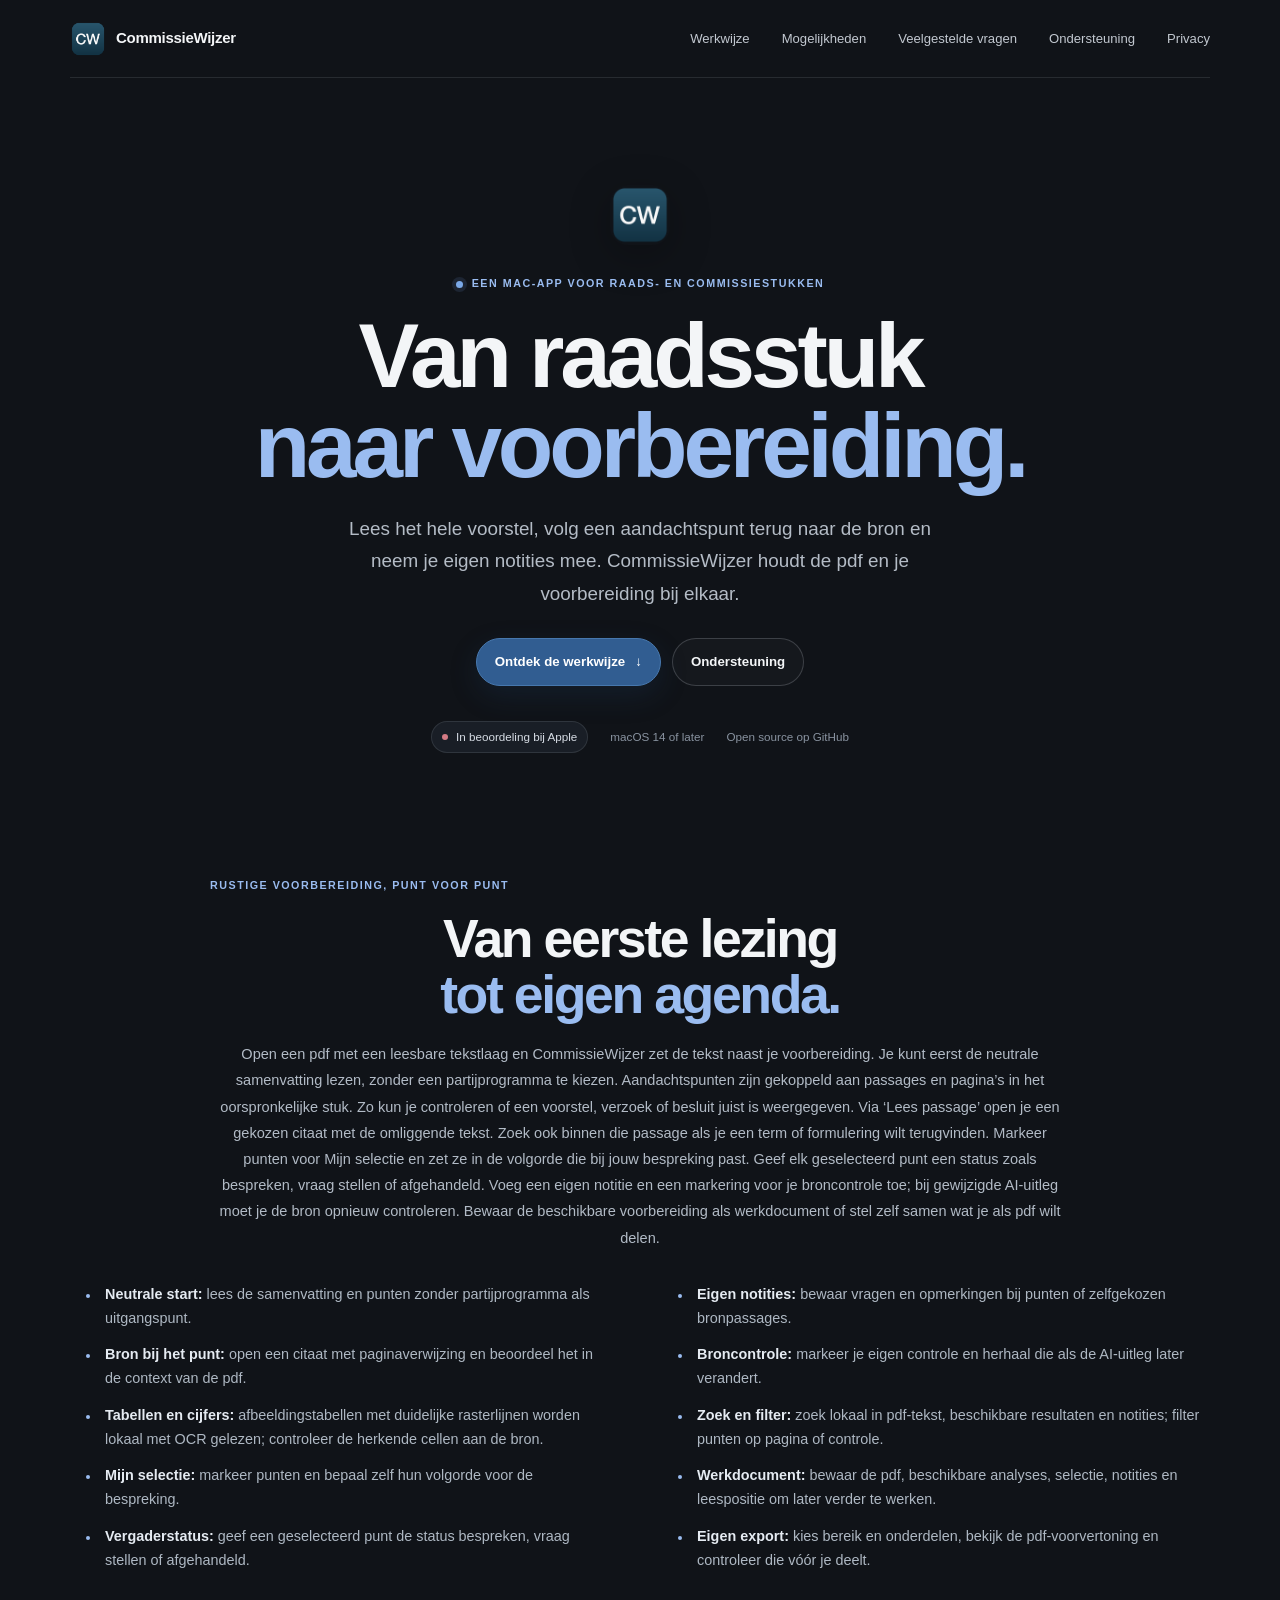
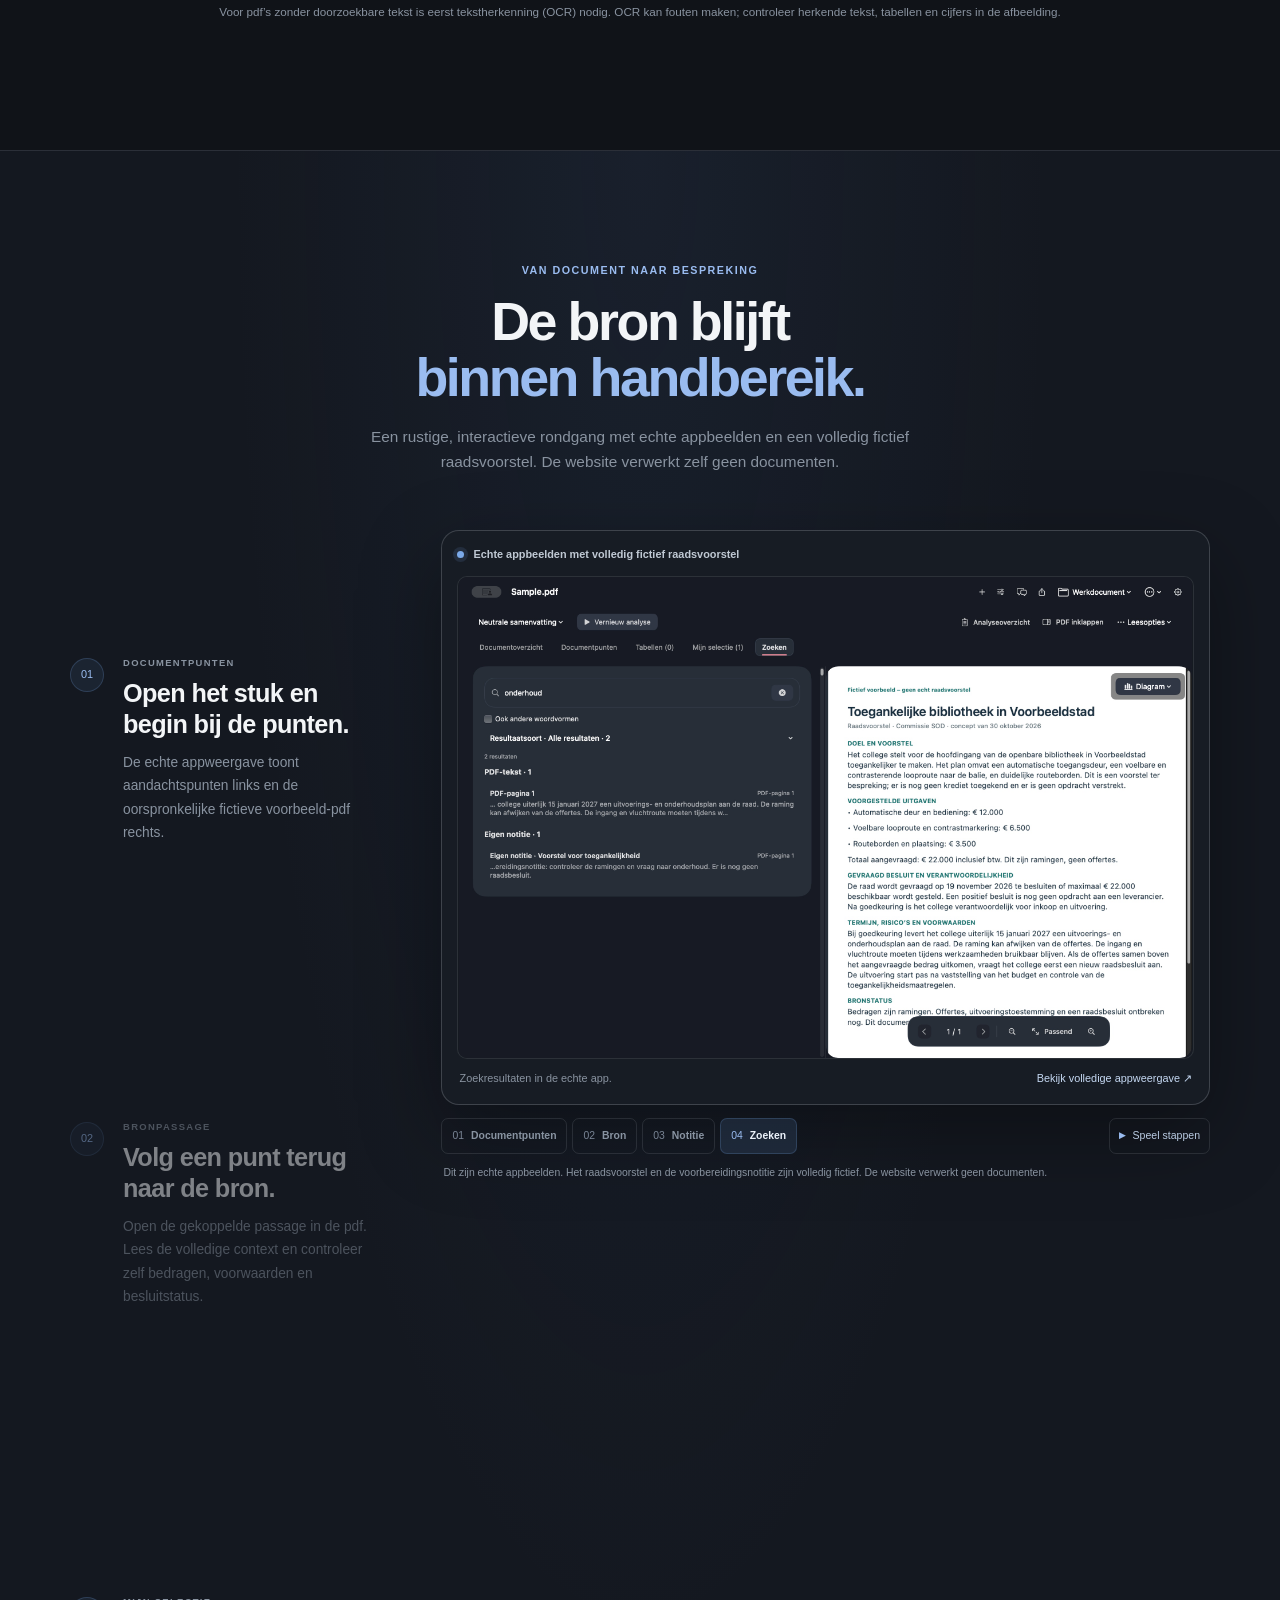
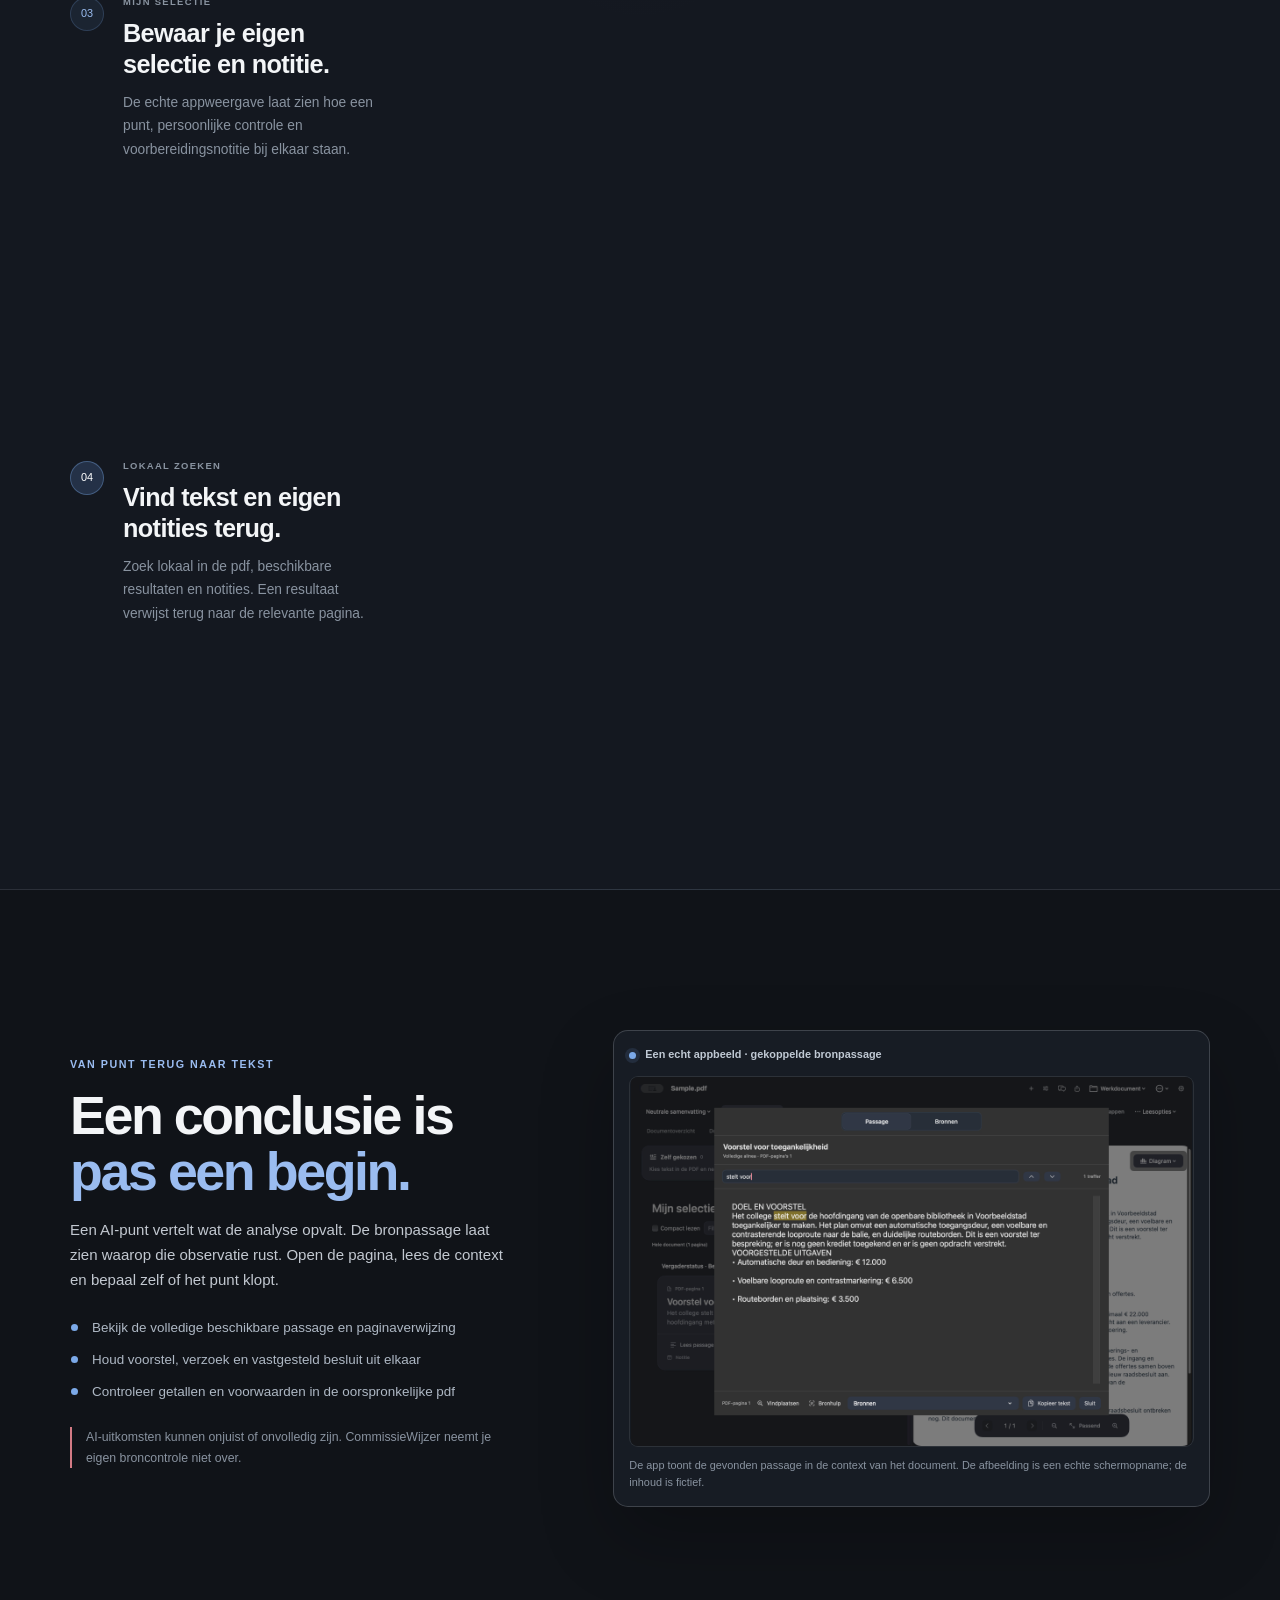
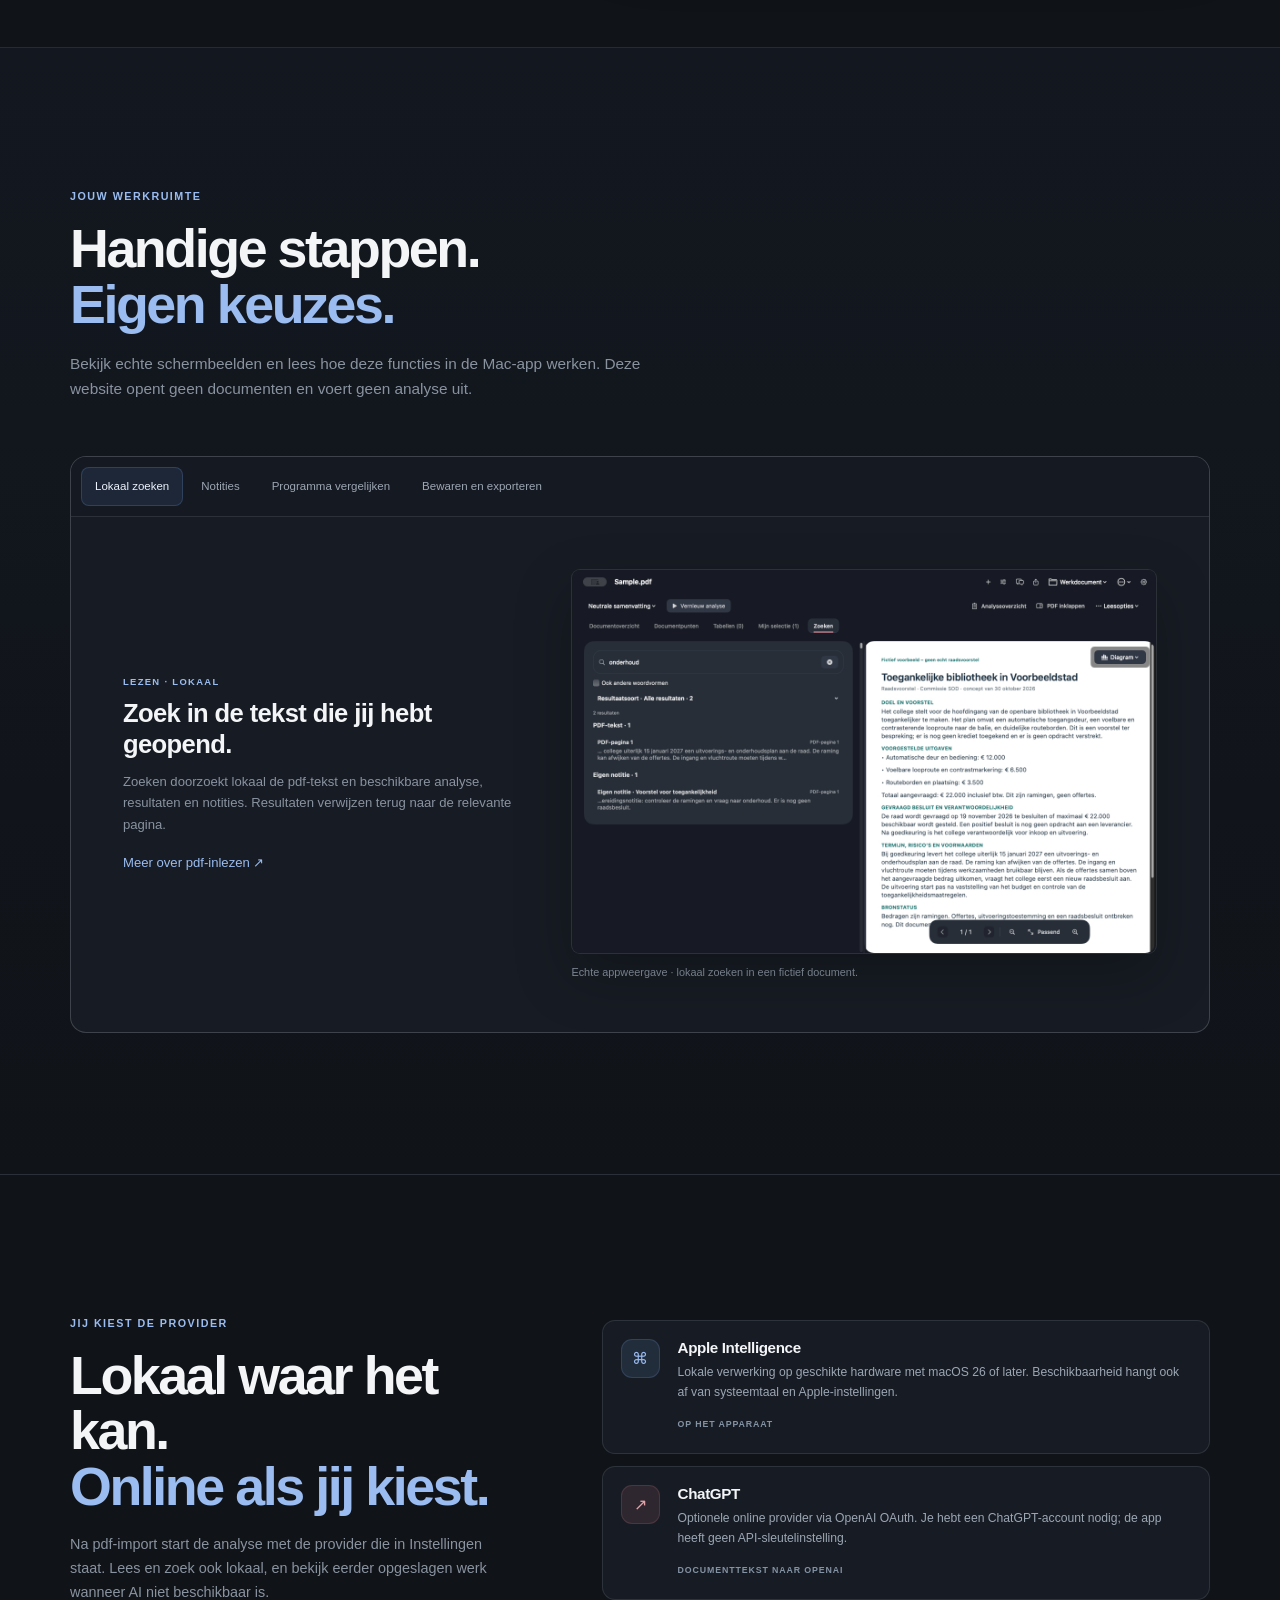
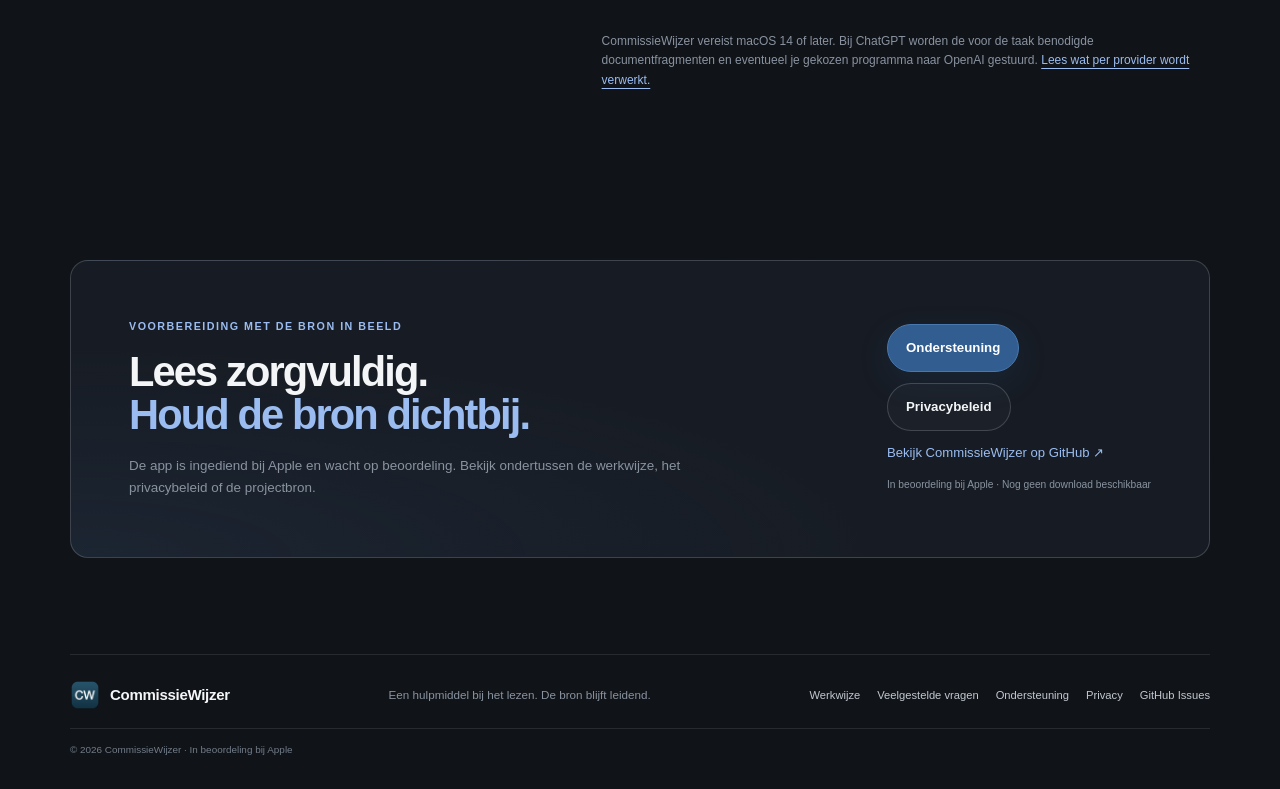
==== index.html @ eba646ef "Present core features as two plain five-item bullet lists" ====
<!doctype html>
<html lang="nl">
<head>
  <meta charset="utf-8">
  <link rel="canonical" href="https://syntheticdiz.github.io/CommissieWijzer/">
  <meta name="viewport" content="width=device-width, initial-scale=1">
  <meta name="theme-color" content="#101318">
  <meta name="description" content="CommissieWijzer helpt Nederlandse raads- en commissiestukken voorbereiden met brongebonden analyse, lokaal zoeken, notities en pdf-export op de Mac.">
  <title>CommissieWijzer — Van raadsstuk naar voorbereiding</title>
  <link rel="icon" type="image/png" href="Assets/CommissieWijzer.png">
  <link rel="stylesheet" href="styles.css">
  <script defer src="site.js"></script>
</head>
<body class="home-page">
  <a class="skip-link" href="#main">Ga naar inhoud</a>
  <header class="site-header wrap">
    <a class="brand" href="index.html" aria-label="CommissieWijzer startpagina"><img src="Assets/CommissieWijzer.png" width="36" height="36" alt=""><span>CommissieWijzer</span></a>
    <nav class="site-nav" aria-label="Hoofdnavigatie">
      <a href="#werkwijze">Werkwijze</a><a href="#mogelijkheden">Mogelijkheden</a><a href="faq.html">Veelgestelde vragen</a><a href="support.html">Ondersteuning</a><a href="privacy.html">Privacy</a>
    </nav>
  </header>

  <main id="main">
    <section class="hero wrap" aria-labelledby="hero-title">
      <a class="hero-mark" href="#werkwijze" aria-label="Bekijk de werkwijze"><img src="Assets/CommissieWijzer.png" width="68" height="68" alt=""></a>
      <p class="eyebrow"><span class="status-dot" aria-hidden="true"></span> Een Mac-app voor raads- en commissiestukken</p>
      <h1 id="hero-title">Van raadsstuk<br><span>naar voorbereiding.</span></h1>
      <p class="hero-lede">Lees het hele voorstel, volg een aandachtspunt terug naar de bron en neem je eigen notities mee. CommissieWijzer houdt de pdf en je voorbereiding bij elkaar.</p>
      <div class="hero-actions"><a class="button button-primary" href="#werkwijze">Ontdek de werkwijze <span aria-hidden="true">↓</span></a><a class="button button-quiet" href="support.html">Ondersteuning</a></div>
      <div class="hero-meta"><span class="release-pill"><span aria-hidden="true"></span> In beoordeling bij Apple</span><span>macOS 14 of later</span><span><a href="https://github.com/SyntheticDiz/CommissieWijzer">Open source op GitHub</a></span></div>
    </section>

    <section class="intro-features wrap" id="inleiding" aria-labelledby="intro-features-title">
      <div class="intro-features-copy">
        <p class="eyebrow">Rustige voorbereiding, punt voor punt</p>
        <h2 id="intro-features-title">Van eerste lezing<br><span>tot eigen agenda.</span></h2>
        <p>Open een pdf met een leesbare tekstlaag en CommissieWijzer zet de tekst naast je voorbereiding. Je kunt eerst de neutrale samenvatting lezen, zonder een partijprogramma te kiezen. Aandachtspunten zijn gekoppeld aan passages en pagina’s in het oorspronkelijke stuk. Zo kun je controleren of een voorstel, verzoek of besluit juist is weergegeven. Via ‘Lees passage’ open je een gekozen citaat met de omliggende tekst. Zoek ook binnen die passage als je een term of formulering wilt terugvinden. Markeer punten voor Mijn selectie en zet ze in de volgorde die bij jouw bespreking past. Geef elk geselecteerd punt een status zoals bespreken, vraag stellen of afgehandeld. Voeg een eigen notitie en een markering voor je broncontrole toe; bij gewijzigde AI-uitleg moet je de bron opnieuw controleren. Bewaar de beschikbare voorbereiding als werkdocument of stel zelf samen wat je als pdf wilt delen.</p>
      </div>
      <div class="feature-lists" aria-label="Tien onderdelen van de voorbereiding">
        <ul class="feature-list">
          <li><strong>Neutrale start:</strong> lees de samenvatting en punten zonder partijprogramma als uitgangspunt.</li>
          <li><strong>Bron bij het punt:</strong> open een citaat met paginaverwijzing en beoordeel het in de context van de pdf.</li>
          <li><strong>Tabellen en cijfers:</strong> afbeeldingstabellen met duidelijke rasterlijnen worden lokaal met OCR gelezen; controleer de herkende cellen aan de bron.</li>
          <li><strong>Mijn selectie:</strong> markeer punten en bepaal zelf hun volgorde voor de bespreking.</li>
          <li><strong>Vergaderstatus:</strong> geef een geselecteerd punt de status bespreken, vraag stellen of afgehandeld.</li>
        </ul>
        <ul class="feature-list">
          <li><strong>Eigen notities:</strong> bewaar vragen en opmerkingen bij punten of zelfgekozen bronpassages.</li>
          <li><strong>Broncontrole:</strong> markeer je eigen controle en herhaal die als de AI-uitleg later verandert.</li>
          <li><strong>Zoek en filter:</strong> zoek lokaal in pdf-tekst, beschikbare resultaten en notities; filter punten op pagina of controle.</li>
          <li><strong>Werkdocument:</strong> bewaar de pdf, beschikbare analyses, selectie, notities en leespositie om later verder te werken.</li>
          <li><strong>Eigen export:</strong> kies bereik en onderdelen, bekijk de pdf-voorvertoning en controleer die vóór je deelt.</li>
        </ul>
      </div>
      <p class="intro-features-note">Voor pdf’s zonder doorzoekbare tekst is eerst tekstherkenning (OCR) nodig. OCR kan fouten maken; controleer herkende tekst, tabellen en cijfers in de afbeelding.</p>
    </section>

    <section class="demo-section" id="werkwijze" aria-labelledby="demo-title">
      <div class="wrap" id="voorbeeld">
        <div class="section-heading centered reveal">
          <p class="eyebrow">Van document naar bespreking</p>
          <h2 id="demo-title">De bron blijft<br><span>binnen handbereik.</span></h2>
          <p>Een rustige, interactieve rondgang met echte appbeelden en een volledig fictief raadsvoorstel. De website verwerkt zelf geen documenten.</p>
        </div>

        <div class="demo-layout">
          <div class="story-list" role="group" aria-label="Stappen in de werkwijze">
            <article class="story-step is-current" data-story-step="0" id="stap-open">
              <span class="story-number">01</span><div><p class="eyebrow">DOCUMENTPUNTEN</p><h3>Open het stuk en begin bij de punten.</h3><p>De echte appweergave toont aandachtspunten links en de oorspronkelijke fictieve voorbeeld-pdf rechts.</p></div>
            </article>
            <article class="story-step" data-story-step="1" id="stap-bron">
              <span class="story-number">02</span><div><p class="eyebrow">BRONPASSAGE</p><h3>Volg een punt terug naar de bron.</h3><p>Open de gekoppelde passage in de pdf. Lees de volledige context en controleer zelf bedragen, voorwaarden en besluitstatus.</p></div>
            </article>
            <article class="story-step" data-story-step="2" id="stap-selectie">
              <span class="story-number">03</span><div><p class="eyebrow">MIJN SELECTIE</p><h3>Bewaar je eigen selectie en notitie.</h3><p>De echte appweergave laat zien hoe een punt, persoonlijke controle en voorbereidingsnotitie bij elkaar staan.</p></div>
            </article>
            <article class="story-step" data-story-step="3" id="stap-zoeken">
              <span class="story-number">04</span><div><p class="eyebrow">LOKAAL ZOEKEN</p><h3>Vind tekst en eigen notities terug.</h3><p>Zoek lokaal in de pdf, beschikbare resultaten en notities. Een resultaat verwijst terug naar de relevante pagina.</p></div>
            </article>
          </div>

          <div class="demo-sticky">
            <figure class="app-capture reveal" aria-labelledby="capture-caption">
              <p class="capture-label"><span class="status-dot" aria-hidden="true"></span> Echte appbeelden met volledig fictief raadsvoorstel</p>
              <div class="capture-frame" id="demo-capture-frame" data-step="0">
                <img id="demo-capture" class="is-active" src="WebsiteAssets/documentpunten.jpg" width="2560" height="1680" alt="Echte schermafbeelding van CommissieWijzer: documentpunten links en de fictieve voorbeeld-pdf rechts." decoding="async">
                <img id="demo-capture-next" width="2560" height="1680" alt="" aria-hidden="true" decoding="async">
              </div>
              <figcaption id="capture-caption"><span id="demo-caption-text">Documentpunten naast de originele voorbeeld-pdf.</span><a id="full-shot-link" href="WebsiteAssets/documentpunten.jpg" target="_blank" rel="noopener">Bekijk volledige appweergave <span aria-hidden="true">↗</span></a></figcaption>
              <noscript><p class="capture-noscript">De foto toont de echte app. De vier stappen staan in de tekst ernaast.</p></noscript>
            </figure>
            <div class="demo-controls">
              <div class="demo-progress" role="group" aria-label="Kies een appbeeld">
                <button type="button" class="progress-step is-active" aria-pressed="true" data-demo-step="0"><span>01</span><b>Documentpunten</b></button>
                <button type="button" class="progress-step" aria-pressed="false" data-demo-step="1"><span>02</span><b>Bron</b></button>
                <button type="button" class="progress-step" aria-pressed="false" data-demo-step="2"><span>03</span><b>Notitie</b></button>
                <button type="button" class="progress-step" aria-pressed="false" data-demo-step="3"><span>04</span><b>Zoeken</b></button>
              </div>
              <button type="button" class="play-control" id="play-demo" aria-pressed="false" aria-label="Speel appbeelden automatisch af"><span aria-hidden="true">▶</span><span class="play-label">Speel stappen</span></button>
            </div>
            <p class="demo-disclaimer">Dit zijn echte appbeelden. Het raadsvoorstel en de voorbereidingsnotitie zijn volledig fictief. De website verwerkt geen documenten.</p>
          </div>
        </div>
      </div>
    </section>

    <section class="source-section section-pad" aria-labelledby="source-title">
      <div class="wrap source-layout">
        <div class="source-copy">
          <p class="eyebrow">Van punt terug naar tekst</p>
          <h2 id="source-title">Een conclusie is<br><span>pas een begin.</span></h2>
          <p>Een AI-punt vertelt wat de analyse opvalt. De bronpassage laat zien waarop die observatie rust. Open de pagina, lees de context en bepaal zelf of het punt klopt.</p>
          <ul class="plain-list"><li>Bekijk de volledige beschikbare passage en paginaverwijzing</li><li>Houd voorstel, verzoek en vastgesteld besluit uit elkaar</li><li>Controleer getallen en voorwaarden in de oorspronkelijke pdf</li></ul>
          <p class="quiet-note">AI-uitkomsten kunnen onjuist of onvolledig zijn. CommissieWijzer neemt je eigen broncontrole niet over.</p>
        </div>
        <figure class="source-visual reveal">
          <p class="capture-label"><span class="status-dot" aria-hidden="true"></span> Een echt appbeeld · gekoppelde bronpassage</p>
          <a class="source-capture-link" id="source-full-shot-link" href="WebsiteAssets/bronpassage.jpg" target="_blank" rel="noopener" aria-label="Bekijk volledige appweergave met bronpassage">
            <img id="source-capture" src="WebsiteAssets/bronpassage.jpg" width="2560" height="1680" alt="Echte schermafbeelding van CommissieWijzer met de gevonden bronpassage uit het fictieve raadsvoorstel.">
          </a>
          <figcaption>De app toont de gevonden passage in de context van het document. De afbeelding is een echte schermopname; de inhoud is fictief.</figcaption>
        </figure>
      </div>
    </section>

    <section class="feature-section section-pad" id="mogelijkheden" aria-labelledby="features-title">
      <div class="wrap">
        <div class="section-heading feature-heading reveal"><p class="eyebrow">Jouw werkruimte</p><h2 id="features-title">Handige stappen.<br><span>Eigen keuzes.</span></h2><p>Bekijk echte schermbeelden en lees hoe deze functies in de Mac-app werken. Deze website opent geen documenten en voert geen analyse uit.</p></div>
        <div class="feature-explorer">
          <div class="feature-tabs" role="tablist" aria-label="Ontdek mogelijkheden">
            <button type="button" role="tab" id="feature-tab-search" aria-selected="true" aria-controls="feature-panel" tabindex="0" data-feature="search">Lokaal zoeken</button>
            <button type="button" role="tab" id="feature-tab-notes" aria-selected="false" aria-controls="feature-panel" tabindex="-1" data-feature="notes">Notities</button>
            <button type="button" role="tab" id="feature-tab-program" aria-selected="false" aria-controls="feature-panel" tabindex="-1" data-feature="program">Programma vergelijken</button>
            <button type="button" role="tab" id="feature-tab-export" aria-selected="false" aria-controls="feature-panel" tabindex="-1" data-feature="export">Bewaren en exporteren</button>
          </div>
          <div class="feature-panel" id="feature-panel" role="tabpanel" aria-labelledby="feature-tab-search" tabindex="0">
            <div class="feature-description"><span class="eyebrow" id="feature-kicker">LEZEN · LOKAAL</span><h3 id="feature-title">Zoek in de tekst die jij hebt geopend.</h3><p id="feature-copy">Zoeken doorzoekt lokaal de pdf-tekst en beschikbare analyse, resultaten en notities. Resultaten verwijzen terug naar de relevante pagina.</p><a class="text-link" id="feature-link" href="support.html#scan">Meer over pdf-inlezen <span aria-hidden="true">↗</span></a></div>
            <figure class="feature-capture">
              <a id="feature-full-shot-link" href="WebsiteAssets/lokaal-zoeken.jpg" target="_blank" rel="noopener" aria-label="Bekijk volledige appweergave">
                <img id="feature-capture" class="is-active" src="WebsiteAssets/lokaal-zoeken.jpg" width="2560" height="1680" alt="Echte schermafbeelding van CommissieWijzer met lokale zoekresultaten in een fictief document.">
                <img id="feature-capture-next" width="2560" height="1680" alt="" aria-hidden="true">
              </a>
              <figcaption id="feature-caption">Echte appweergave · lokaal zoeken in een fictief document.</figcaption>
            </figure>
          </div>
        </div>
        <noscript class="nojs-feature-list">
          <section><h3>Lokaal zoeken</h3><p>Zoek in pdf-tekst, resultaten en eigen notities; de zoekopdracht blijft lokaal.</p></section>
          <section><h3>Notities</h3><p>Voeg eigen vragen en geselecteerde passages toe aan je voorbereiding en werkdocument.</p></section>
          <section><h3>Programma vergelijken</h3><p>Vergelijk desgewenst met een programma dat je zelf kiest; de neutrale samenvatting gebruikt dat kader niet.</p></section>
          <section><h3>Bewaren en exporteren</h3><p>Bewaar een werkdocument op je Mac of exporteer een samenvatting of selectie als pdf.</p></section>
        </noscript>
      </div>
    </section>

    <section class="provider-section section-pad" aria-labelledby="provider-title">
      <div class="wrap provider-layout">
        <div><p class="eyebrow">Jij kiest de provider</p><h2 id="provider-title">Lokaal waar het kan.<br><span>Online als jij kiest.</span></h2><p class="provider-lede">Na pdf-import start de analyse met de provider die in Instellingen staat. Lees en zoek ook lokaal, en bekijk eerder opgeslagen werk wanneer AI niet beschikbaar is.</p></div>
        <div class="provider-options">
          <article class="provider-option"><span class="provider-icon" aria-hidden="true">⌘</span><div><h3>Apple Intelligence</h3><p>Lokale verwerking op geschikte hardware met macOS 26 of later. Beschikbaarheid hangt ook af van systeemtaal en Apple-instellingen.</p><span class="provider-tag">OP HET APPARAAT</span></div></article>
          <article class="provider-option"><span class="provider-icon provider-icon-online" aria-hidden="true">↗</span><div><h3>ChatGPT</h3><p>Optionele online provider via OpenAI OAuth. Je hebt een ChatGPT-account nodig; de app heeft geen API-sleutelinstelling.</p><span class="provider-tag">DOCUMENTTEKST NAAR OPENAI</span></div></article>
        </div>
        <p class="provider-disclosure">CommissieWijzer vereist macOS 14 of later. Bij ChatGPT worden de voor de taak benodigde documentfragmenten en eventueel je gekozen programma naar OpenAI gestuurd. <a href="privacy.html">Lees wat per provider wordt verwerkt.</a></p>
      </div>
    </section>

    <section class="closing-section section-pad">
      <div class="wrap closing-card"><div><p class="eyebrow">Voorbereiding met de bron in beeld</p><h2>Lees zorgvuldig.<br><span>Houd de bron dichtbij.</span></h2><p>De app is ingediend bij Apple en wacht op beoordeling. Bekijk ondertussen de werkwijze, het privacybeleid of de projectbron.</p></div><div class="closing-actions"><a class="button button-primary" href="support.html">Ondersteuning</a><a class="button button-quiet" href="privacy.html">Privacybeleid</a><a class="text-link" href="https://github.com/SyntheticDiz/CommissieWijzer">Bekijk CommissieWijzer op GitHub <span aria-hidden="true">↗</span></a><span class="release-note">In beoordeling bij Apple · Nog geen download beschikbaar</span></div></div>
    </section>
  </main>

  <footer class="site-footer wrap"><a class="brand" href="index.html"><img src="Assets/CommissieWijzer.png" width="30" height="30" alt=""><span>CommissieWijzer</span></a><p>Een hulpmiddel bij het lezen. De bron blijft leidend.</p><nav aria-label="Voettekst"><a href="#werkwijze">Werkwijze</a><a href="faq.html">Veelgestelde vragen</a><a href="support.html">Ondersteuning</a><a href="privacy.html">Privacy</a><a href="https://github.com/SyntheticDiz/CommissieWijzer/issues">GitHub Issues</a></nav><small>© 2026 CommissieWijzer · In beoordeling bij Apple</small></footer>
</body>
</html>
---- styles.css ----
@charset "UTF-8";

:root {
  color-scheme: dark;
  --page: #101318;
  --page-2: #141820;
  --surface: #191e26;
  --surface-2: #1e242e;
  --surface-3: #252c37;
  --ink: #f3f5f7;
  --ink-soft: #c2c8d0;
  --muted: #8993a0;
  --line: rgba(226, 233, 241, .11);
  --line-strong: rgba(226, 233, 241, .19);
  --blue: #7ba9e8;
  --blue-strong: #9abcf0;
  --blue-soft: rgba(105, 150, 213, .14);
  --red: #d37a84;
  --red-soft: rgba(211, 122, 132, .12);
  --focus: #a9d6ff;
  --sans: -apple-system, BlinkMacSystemFont, "Segoe UI", sans-serif;
  --content: 1140px;
  --radius: 20px;
}

* { box-sizing: border-box; }
html { scroll-behavior: smooth; scroll-padding-top: 28px; background: var(--page); }
body { margin: 0; background: var(--page); color: var(--ink); font: 16px/1.65 var(--sans); -webkit-font-smoothing: antialiased; }
body, header, main, footer, section, article, aside, div, nav { border-color: var(--line); }
img { display: block; max-width: 100%; }
a { color: var(--blue-strong); text-underline-offset: 4px; }
a:hover { color: #c3dcff; }
button, input, textarea { font: inherit; }
button { color: inherit; }
button:disabled { cursor: not-allowed; opacity: .55; }
a:focus-visible, button:focus-visible, input:focus-visible, textarea:focus-visible, summary:focus-visible { outline: 3px solid var(--focus); outline-offset: 4px; }
::selection { color: #fff; background: rgba(97, 143, 207, .45); }
h1, h2, h3, h4, h5, p { margin-top: 0; }
h1, h2, h3, h4, h5 { font-family: var(--sans); }
.wrap { width: min(var(--content), calc(100% - 64px)); margin-inline: auto; }
.skip-link { position: absolute; z-index: 30; top: 12px; left: 12px; padding: 9px 14px; color: #fff; background: var(--surface-3); border: 1px solid var(--line-strong); border-radius: 9px; transform: translateY(-160%); }
.skip-link:focus { transform: translateY(0); }
.site-header { min-height: 78px; display: flex; align-items: center; justify-content: space-between; gap: 24px; border-bottom: 1px solid var(--line); }
.brand { display: inline-flex; align-items: center; gap: 10px; color: var(--ink); font-size: .94rem; font-weight: 660; letter-spacing: -.02em; text-decoration: none; white-space: nowrap; }
.brand img { width: 36px; height: 36px; border-radius: 11px; }
.site-nav { display: flex; align-items: center; gap: clamp(17px, 2.5vw, 32px); }
.site-nav a, .site-footer nav a { color: var(--ink-soft); font-size: .82rem; text-decoration: none; transition: color .2s ease; }
.site-nav a:hover, .site-footer nav a:hover { color: #fff; }
.eyebrow { display: flex; align-items: center; gap: 9px; margin: 0 0 16px; color: var(--blue-strong); font-size: .67rem; font-weight: 720; letter-spacing: .14em; line-height: 1.45; text-transform: uppercase; }
.status-dot { width: 7px; height: 7px; flex: 0 0 auto; border-radius: 50%; background: var(--blue); box-shadow: 0 0 0 4px var(--blue-soft); }
h1, h2 { font-weight: 640; letter-spacing: -.045em; }
h1 { margin-bottom: 22px; font-size: clamp(3rem, 7.1vw, 6.2rem); line-height: .99; }
h1 span, h2 span { color: var(--blue-strong); }
h2 { margin-bottom: 18px; font-size: clamp(2rem, 4.2vw, 3.65rem); line-height: 1.04; }
h3 { margin-bottom: 10px; font-size: 1.22rem; font-weight: 620; line-height: 1.22; letter-spacing: -.025em; }
p { color: var(--ink-soft); }
.button { display: inline-flex; min-height: 48px; align-items: center; justify-content: center; gap: 10px; padding: 0 18px; border: 1px solid transparent; border-radius: 999px; font-size: .83rem; font-weight: 650; text-decoration: none; transition: background-color .2s ease, border-color .2s ease, transform .2s ease; }
.button:hover { transform: translateY(-1px); }
.button-primary { color: #fff; background: #315d91; border-color: #4778ae; box-shadow: 0 10px 28px rgba(31, 63, 103, .23); }
.button-primary:hover { color: #fff; background: #3a6ba4; }
.button-quiet { color: var(--ink); background: rgba(255,255,255,.025); border-color: var(--line-strong); }
.button-quiet:hover { color: #fff; background: rgba(255,255,255,.07); }
.text-link { color: var(--blue-strong); font-size: .82rem; text-decoration: none; }
.text-link:hover { text-decoration: underline; }

/* Home hero */
.hero { min-height: min(800px, calc(100svh - 78px)); display: flex; flex-direction: column; align-items: center; justify-content: center; padding-block: 72px 90px; text-align: center; }
.hero-mark { width: 60px; height: 60px; margin-bottom: 31px; border-radius: 18px; box-shadow: 0 10px 40px rgba(0,0,0,.25); }
.hero-mark img { width: 100%; height: 100%; border-radius: inherit; }
.hero > .eyebrow { justify-content: center; margin-bottom: 19px; }
.intro-features { padding: 0 0 clamp(78px, 10vw, 128px); }
.intro-features-copy { max-width: 860px; margin: 0 auto 32px; text-align: center; }
.intro-features-copy h2 { margin-bottom: 18px; font-size: clamp(2rem, 4.5vw, 3.35rem); line-height: 1.06; }
.intro-features-copy > p:last-child { margin: 0; color: #b2bbc6; font-size: .91rem; line-height: 1.8; }
.feature-lists { display: grid; grid-template-columns: repeat(2, minmax(0,1fr)); gap: clamp(24px, 5vw, 64px); max-width: 1120px; margin-inline: auto; }
.feature-list { margin: 0; padding-left: 1.25rem; color: #aeb8c3; }
.feature-list li { padding-left: 5px; margin-bottom: 13px; font-size: .9rem; line-height: 1.65; }
.feature-list li::marker { color: var(--blue-strong); font-size: .85em; }
.feature-list strong { color: #e5ebf2; font-weight: 650; }
.intro-features-note { max-width: 850px; margin: 17px auto 0; color: var(--muted); font-size: .73rem; text-align: center; }
.hero h1 { max-width: 880px; }
.hero-lede { max-width: 620px; margin: 0 auto 28px; color: #b4bcc6; font-size: clamp(1.02rem, 1.7vw, 1.18rem); line-height: 1.72; }
.hero-actions { display: flex; flex-wrap: wrap; justify-content: center; gap: 11px; }
.hero-meta { display: flex; flex-wrap: wrap; justify-content: center; gap: 11px 22px; margin-top: 35px; color: var(--muted); font-size: .73rem; }
.hero-meta > span { display: inline-flex; align-items: center; gap: 8px; }
.hero-meta a { color: var(--muted); text-decoration: none; }
.hero-meta a:hover { color: var(--ink); }
.release-pill { padding: 5px 10px; color: #d6dce4; background: var(--surface); border: 1px solid var(--line); border-radius: 999px; }
.release-pill > span { width: 6px; height: 6px; border-radius: 50%; background: var(--red); }

/* Sticky story and dark app demonstration */
.demo-section { padding: 112px 0 126px; background: radial-gradient(ellipse at 50% 0, rgba(58, 88, 132, .12), transparent 45%), var(--page-2); border-block: 1px solid var(--line); }
.section-heading { max-width: 690px; margin: 0 0 55px; }
.section-heading.centered { margin-inline: auto; text-align: center; }
.section-heading.centered .eyebrow { justify-content: center; }
.section-heading > p:last-child { max-width: 600px; margin-bottom: 0; color: var(--muted); font-size: .96rem; }
.section-heading.centered > p:last-child { margin-inline: auto; }
.demo-layout { display: grid; grid-template-columns: minmax(235px, .58fr) minmax(0, 1.42fr); align-items: start; gap: clamp(28px, 4.5vw, 64px); }
.story-list { display: grid; gap: 23px; }
.story-step { min-height: 49vh; display: grid; grid-template-columns: 38px minmax(0,1fr); align-content: center; gap: 15px; padding: 22px 0; opacity: .56; transition: opacity .35s ease; scroll-margin-top: 24px; }
.story-step.is-current { opacity: 1; }
.story-number { display: grid; width: 34px; height: 34px; place-items: center; margin-top: 2px; color: var(--blue-strong); background: rgba(97,143,207,.1); border: 1px solid rgba(123,169,232,.2); border-radius: 50%; font-size: .68rem; font-variant-numeric: tabular-nums; }
.story-step .eyebrow { margin-bottom: 9px; color: var(--muted); font-size: .59rem; }
.story-step h3 { max-width: 330px; margin-bottom: 11px; font-size: clamp(1.2rem, 2vw, 1.58rem); }
.story-step > div > p:last-child { max-width: 390px; margin: 0; color: var(--muted); font-size: .86rem; line-height: 1.7; }
.demo-sticky { position: sticky; top: 22px; z-index: 2; }
.app-demo { overflow: hidden; background: #141922; border: 1px solid rgba(225,234,245,.14); border-radius: 18px; box-shadow: 0 34px 90px rgba(0,0,0,.36); }
.demo-toolbar { min-height: 52px; display: grid; grid-template-columns: 1fr auto auto; align-items: center; gap: 16px; padding: 0 16px; background: #171c25; border-bottom: 1px solid var(--line); }
.demo-brand { display: flex; align-items: center; gap: 8px; color: #e9edf2; font-size: .7rem; font-weight: 620; }
.demo-brand img { width: 22px; height: 22px; border-radius: 6px; }
.demo-window-title { color: var(--muted); font-size: .64rem; }
.fiction-badge { display: inline-flex; align-items: center; gap: 6px; color: #d8bdc2; font-size: .57rem; letter-spacing: .04em; white-space: nowrap; }
.fiction-badge i { width: 6px; height: 6px; border-radius: 50%; background: var(--red); }
.demo-content { display: grid; grid-template-columns: 158px minmax(0, 1fr); min-height: 510px; }
.demo-sidebar { display: flex; flex-direction: column; gap: 10px; padding: 17px 11px; background: #171c24; border-right: 1px solid var(--line); }
.demo-side-label, .demo-label { margin: 0; color: #778291; font-size: .56rem; font-weight: 730; letter-spacing: .12em; }
.demo-file { display: grid; grid-template-columns: 30px 1fr; align-items: center; gap: 8px; padding: 9px 7px; background: #202731; border: 1px solid var(--line); border-radius: 9px; }
.pdf-glyph { display: grid; width: 28px; height: 31px; place-items: center; color: #a8c4e9; background: rgba(100,143,198,.15); border: 1px solid rgba(100,143,198,.22); border-radius: 5px; font-size: .49rem; font-weight: 750; }
.demo-file b, .demo-file small { display: block; }
.demo-file b { overflow: hidden; color: #e1e6eb; font-size: .59rem; font-weight: 600; text-overflow: ellipsis; white-space: nowrap; }
.demo-file small { margin-top: 2px; color: var(--muted); font-size: .51rem; }
.demo-nav { display: grid; gap: 4px; margin-top: 12px; }
.demo-tab { display: flex; align-items: center; gap: 9px; width: 100%; min-height: 34px; padding: 6px 8px; color: #aab3be; background: transparent; border: 1px solid transparent; border-radius: 7px; text-align: left; font-size: .61rem; cursor: pointer; }
.demo-tab:hover { background: rgba(255,255,255,.04); }
.demo-tab.is-active { color: #e8f0fc; background: rgba(95,139,196,.14); border-color: rgba(119,162,221,.2); }
.demo-tab-icon { width: 17px; color: var(--blue); font-size: .83rem; text-align: center; }
.demo-local-note { display: flex; align-items: center; gap: 8px; margin-top: auto; padding: 10px 7px 0; color: #798493; border-top: 1px solid var(--line); font-size: .55rem; line-height: 1.45; }
.local-lock { color: var(--blue); font-size: .88rem; }
.demo-workspace { min-width: 0; padding: 18px clamp(10px, 1.4vw, 17px) 13px; }
.demo-workspace-head { display: flex; align-items: flex-start; justify-content: space-between; gap: 10px; margin-bottom: 14px; }
.demo-overline { display: block; margin-bottom: 4px; color: #8592a2; font-size: .52rem; font-weight: 700; letter-spacing: .1em; }
.demo-workspace-head h3 { margin: 0; color: #e9edf3; font-size: .95rem; }
.demo-status { padding: 4px 7px; color: #e5c0c5; background: var(--red-soft); border: 1px solid rgba(211,122,132,.2); border-radius: 5px; font-size: .5rem; font-weight: 760; letter-spacing: .08em; }
.demo-paper { position: relative; min-height: 323px; padding: clamp(17px, 2.3vw, 26px); overflow: hidden; background: #202630; border: 1px solid rgba(236,242,249,.1); border-radius: 10px; transition: opacity .22s ease, transform .22s ease; }
.demo-paper.is-changing { opacity: .65; transform: translateY(3px); }
.paper-kicker { margin-bottom: 8px; color: #92a3b8; font-size: .52rem; font-weight: 730; letter-spacing: .1em; }
.paper-kicker, .paper-subtitle { color: #98a2af; }
.demo-paper h4 { margin: 0; color: #f0f2f5; font-size: clamp(1.1rem, 1.7vw, 1.42rem); font-weight: 620; letter-spacing: -.03em; line-height: 1.2; }
.paper-subtitle { margin: 5px 0 16px; font-size: .62rem; }
.paper-rule { height: 1px; margin-bottom: 15px; background: rgba(232,239,247,.12); }
.demo-paper h5 { margin: 0 0 8px; color: #d5dce5; font-size: .68rem; font-weight: 700; }
.demo-paper > p:not(.paper-subtitle) { max-width: 520px; margin: 0; color: #c4cbd4; font-size: .72rem; line-height: 1.75; }
.paper-source-line { margin-top: 31px; padding-top: 10px; color: #818b98; border-top: 1px solid rgba(232,239,247,.1); font-size: .49rem; font-weight: 690; letter-spacing: .08em; }
.paper-highlight, .paper-summary, .paper-note { margin-top: 18px; padding: 12px; background: rgba(103,150,214,.08); border: 1px solid rgba(123,169,232,.22); border-left: 3px solid var(--blue); border-radius: 7px; }
.paper-highlight > span, .paper-note > span, .summary-label { display: block; margin-bottom: 7px; color: #9ebce2; font-size: .5rem; font-weight: 760; letter-spacing: .08em; }
.paper-highlight p, .paper-note p { margin: 0; color: #e2e7ed; font-size: .69rem; line-height: 1.6; }
.paper-highlight mark { color: #f6f8fa; background: rgba(89,137,198,.38); border-radius: 3px; }
.paper-summary { background: rgba(255,255,255,.015); border-color: var(--line); border-left-color: var(--red); }
.paper-summary .summary-label { color: #d7a0a7; }
.paper-summary > div { display: flex; justify-content: space-between; gap: 14px; padding: 4px 0; color: #c3cad3; font-size: .62rem; border-bottom: 1px solid rgba(232,239,247,.07); }
.paper-summary b { color: #edf0f4; font-variant-numeric: tabular-nums; }
.paper-summary .summary-total { margin-top: 4px; color: #fff; border: 0; font-weight: 700; }
.paper-summary > p { margin: 8px 0 0; color: #d9aab0; font-size: .54rem; }
.paper-note { background: rgba(97,143,207,.06); }
.paper-note small { display: block; margin-top: 7px; color: var(--muted); font-size: .53rem; }
.demo-footer { display: flex; align-items: center; justify-content: space-between; padding-top: 10px; color: #84909d; font-size: .54rem; }
.demo-footer > span:first-child { display: inline-flex; align-items: center; gap: 7px; }
.demo-footer i { width: 6px; height: 6px; border-radius: 50%; background: var(--blue); }
.demo-controls { display: flex; align-items: center; justify-content: space-between; gap: 12px; padding: 11px 14px; background: #171c24; border-top: 1px solid var(--line); }
.demo-progress { display: flex; align-items: center; gap: 6px; }
.progress-step { display: inline-flex; align-items: center; gap: 7px; min-height: 32px; padding: 5px 9px; color: #8893a1; background: transparent; border: 1px solid transparent; border-radius: 7px; font-size: .57rem; cursor: pointer; }
.progress-step span { color: #788494; font-variant-numeric: tabular-nums; }
.progress-step b { font-weight: 570; }
.progress-step.is-active { color: #ecf2fa; background: rgba(101,148,210,.11); border-color: rgba(123,169,232,.2); }
.progress-step.is-active span { color: var(--blue-strong); }
.play-control { display: inline-flex; align-items: center; gap: 7px; min-height: 32px; padding: 4px 9px; color: #b9cbe2; background: transparent; border: 1px solid var(--line); border-radius: 7px; font-size: .58rem; cursor: pointer; white-space: nowrap; }
.play-control:hover { background: rgba(255,255,255,.05); }
.play-control > span:first-child { color: var(--blue-strong); font-size: .58rem; }
.demo-disclaimer { margin: 0; padding: 0 15px 12px; color: #7e8996; background: #171c24; font-size: .56rem; text-align: right; }
.demo-noscript { margin: 0; padding: 10px 15px 13px; color: #9da8b5; background: #171c24; font-size: .63rem; }
.split-workspace { display: grid; grid-template-columns: minmax(178px,.78fr) minmax(0,1.22fr); gap: 11px; align-items: stretch; }
.analysis-pane { min-width: 0; min-height: 416px; overflow: hidden; background: #1a202a; border: 1px solid var(--line); border-radius: 9px; }
.analysis-screen { min-height: 100%; padding: clamp(13px,1.55vw,19px); animation: screen-settle .55s ease both; }
.analysis-pane { transition: opacity .4s ease, transform .4s ease; }
.analysis-pane.is-changing { opacity: .73; transform: translateY(2px); }
.analysis-kicker, .note-tag { display: block; margin-bottom: 12px; color: #95b5df; font-size: .52rem; font-weight: 740; letter-spacing: .1em; }
.analysis-screen h4 { margin: 0 0 9px; color: #eaf0f8; font-size: clamp(.84rem,1.15vw,1rem); font-weight: 620; letter-spacing: -.025em; line-height: 1.25; }
.analysis-screen > p { color: #aab5c2; font-size: .66rem; line-height: 1.6; }
.analysis-screen > p.analysis-footnote { margin: 13px 0 0; color: #778493; font-size: .54rem; line-height: 1.45; }
.analysis-fact { display: flex; justify-content: space-between; gap: 8px; padding: 8px 0; border-bottom: 1px solid rgba(232,239,247,.07); }
.analysis-fact span { color: #7f8c9a; font-size: .5rem; font-weight: 700; letter-spacing: .06em; }
.analysis-fact b { color: #dce3ec; font-size: .57rem; font-weight: 590; }
.analysis-point { display: grid; gap: 6px; margin-top: 14px; padding: 12px; background: #202833; border: 1px solid var(--line); border-radius: 8px; }
.analysis-point.is-selected { border-color: rgba(123,169,232,.35); border-left: 3px solid var(--blue); background: rgba(96,143,205,.075); }
.point-tag { color: #d2a0a6; font-size: .49rem; font-weight: 750; letter-spacing: .07em; }
.analysis-point b { color: #e4e9ef; font-size: .65rem; line-height: 1.35; }
.analysis-point small { color: #9da8b4; font-size: .57rem; line-height: 1.5; }
.source-chip { display: inline-flex; align-items: center; gap: 6px; width: fit-content; margin-top: 4px; padding: 5px 7px; color: #c3d7f0; background: rgba(98,145,207,.13); border: 1px solid rgba(123,169,232,.22); border-radius: 5px; font-size: .5rem; }
.analysis-screen[data-demo-screen="3"] { display: flex; flex-direction: column; }
.typed-note { margin: 2px 0 15px; padding: 11px; background: rgba(211,122,132,.06); border: 1px solid rgba(211,122,132,.16); border-left: 2px solid var(--red); border-radius: 7px; }
.typed-note .note-tag { margin-bottom: 7px; color: #dba5ab; }
.typed-note p { min-height: 4.7em; margin: 0; color: #dfe4ea; font-size: .63rem; line-height: 1.55; }
.typed-note p.is-typing::after { display: inline-block; width: 1px; height: .9em; margin-left: 2px; content: ""; background: var(--blue-strong); vertical-align: -1px; animation: note-caret .9s steps(2,end) infinite; }
.export-scope { display: grid; gap: 5px; padding-top: 10px; border-top: 1px solid var(--line); }
.export-scope .analysis-kicker { margin-bottom: 2px; font-size: .47rem; }
.export-scope > div { display: flex; align-items: center; gap: 7px; color: #adb8c4; font-size: .55rem; }
.scope-check { color: #a8c5eb; font-size: .66rem; }
.pdf-pane { min-width: 0; display: flex; flex-direction: column; padding: 8px; background: #171d26; border: 1px solid var(--line); border-radius: 9px; transition: border-color .8s ease, box-shadow .8s ease; }
.pdf-pane.is-linked { border-color: rgba(123,169,232,.4); box-shadow: 0 0 0 1px rgba(123,169,232,.09), 0 0 22px rgba(83,129,192,.08); }
.pdf-pane-head { display: flex; align-items: center; justify-content: space-between; gap: 8px; min-height: 25px; padding: 0 3px 7px; color: #8996a5; font-size: .47rem; font-weight: 700; letter-spacing: .07em; }
.pdf-pane-head > span:first-child { display: flex; align-items: center; gap: 6px; }
.pdf-pane-head i { width: 5px; height: 5px; border-radius: 50%; background: var(--blue); }
.demo-paper { flex: 1; min-height: 391px; padding: clamp(13px,1.5vw,18px); background: #202630; border: 1px solid rgba(236,242,249,.1); border-radius: 6px; transition: opacity .45s ease, transform .45s cubic-bezier(.2,.7,.2,1); }
.demo-paper.is-changing { opacity: .78; transform: translateY(2px) scale(.997); }
.demo-paper h4 { font-size: clamp(.81rem,1.15vw,.99rem); line-height: 1.25; }
.paper-subtitle { margin: 4px 0 11px; font-size: .52rem; }
.paper-rule { margin-bottom: 10px; }
.demo-paper h5 { margin: 10px 0 4px; color: #bdc9d8; font-size: .55rem; }
.demo-paper p { margin: 0; color: #9faab7; font-size: .55rem; line-height: 1.56; }
.demo-paper .paper-source-line { margin-top: 11px; padding-top: 8px; color: #758190; font-size: .43rem; }
#source-highlight { padding: 1px 2px; color: #dfeafb; background: transparent; border-radius: 2px; transition: color .85s ease, background-color .85s ease, box-shadow .85s ease; }
.pdf-pane.is-linked #source-highlight { color: #fff; background: rgba(90,137,200,.42); box-shadow: 0 0 0 3px rgba(90,137,200,.11); }
.nojs-feature-list { display: grid; grid-template-columns: repeat(2,minmax(0,1fr)); gap: 12px; margin-top: 18px; }
.nojs-feature-list section { padding: 15px; background: #171c24; border: 1px solid var(--line); border-radius: 10px; }
.nojs-feature-list h3 { margin-bottom: 5px; color: #e4eaf2; font-size: .8rem; }
.nojs-feature-list p { margin: 0; color: #aab5c2; font-size: .7rem; }
html:not(.js) .demo-nav, html:not(.js) .demo-controls, html:not(.js) .feature-tabs, html:not(.js) .feature-demo { display: none !important; }
html:not(.js) .story-step { opacity: 1; }
@keyframes screen-settle { from { opacity: .58; transform: translateY(4px); } to { opacity: 1; transform: translateY(0); } }
@keyframes note-caret { 50% { opacity: 0; } }

/* Source verification */
.section-pad { padding-block: clamp(84px, 11vw, 142px); }
.source-section { background: var(--page); }
.source-layout { display: grid; grid-template-columns: .85fr 1.15fr; align-items: center; gap: clamp(42px, 8vw, 110px); }
.source-copy > p:not(.eyebrow) { max-width: 480px; color: var(--ink-soft); font-size: .94rem; }
.plain-list { display: grid; gap: 10px; margin: 24px 0; padding: 0; list-style: none; }
.plain-list li { position: relative; padding-left: 22px; color: #aeb8c4; font-size: .84rem; }
.plain-list li::before { position: absolute; top: .55em; left: 1px; width: 7px; height: 7px; content: ""; background: var(--blue); border-radius: 50%; }
.quiet-note { padding-left: 14px; color: var(--muted) !important; border-left: 2px solid var(--red); font-size: .77rem !important; }
.source-visual { overflow: hidden; background: #171c24; border: 1px solid var(--line-strong); border-radius: 15px; box-shadow: 0 30px 75px rgba(0,0,0,.24); }
.source-visual-top { display: flex; justify-content: space-between; gap: 18px; padding: 13px 17px; color: #8e9bad; background: #1b222c; border-bottom: 1px solid var(--line); font-size: .57rem; font-weight: 710; letter-spacing: .08em; }
.source-document { padding: clamp(22px, 4vw, 42px); }
.document-section { color: #94b6e4; font-size: .6rem; font-weight: 730; letter-spacing: .13em; }
.source-document > p { color: #c5ccd5; font-size: .81rem; line-height: 1.82; }
.source-document blockquote { display: flex; gap: 12px; margin: 23px 0; padding: 16px 17px; color: #e0e5ec; background: rgba(96,143,205,.085); border: 1px solid rgba(123,169,232,.19); border-left: 3px solid var(--blue); border-radius: 8px; font-size: .83rem; line-height: 1.75; }
.quote-mark { color: var(--blue-strong); font-size: 1.5rem; line-height: 1; }
.source-document mark { padding: 1px 3px; color: #fff; background: rgba(87,137,199,.42); border-radius: 3px; }
html.js .source-visual:not(.is-visible) blockquote { opacity: .34; transform: translateY(8px) scale(.985); }
.source-document blockquote { transition: opacity .95s ease, transform .95s cubic-bezier(.2,.7,.2,1); }
.source-document mark { transition: background-color 1.05s ease .18s, box-shadow 1.05s ease .18s; }
html.js .source-visual:not(.is-visible) mark { background-color: transparent; box-shadow: 0 1px 0 rgba(123,169,232,.35); }
.source-callout { display: flex; align-items: center; gap: 11px; padding: 14px 18px; background: #141922; border-top: 1px solid var(--line); }
.source-callout-icon { display: grid; width: 28px; height: 28px; place-items: center; color: var(--blue-strong); background: var(--blue-soft); border-radius: 8px; }
.source-callout b, .source-callout small { display: block; }
.source-callout b { color: #dfe6ee; font-size: .68rem; }
.source-callout small { margin-top: 2px; color: var(--muted); font-size: .58rem; }

/* Feature explorer */
.feature-section { background: linear-gradient(180deg, #131820, #101318); border-block: 1px solid var(--line); }
.feature-heading { max-width: 720px; }
.feature-explorer { overflow: hidden; background: #171c24; border: 1px solid var(--line-strong); border-radius: 16px; }
.feature-tabs { display: flex; flex-wrap: wrap; gap: 4px; padding: 10px; background: #141922; border-bottom: 1px solid var(--line); }
.feature-tabs button { min-height: 39px; padding: 7px 13px; color: #9da7b3; background: transparent; border: 1px solid transparent; border-radius: 8px; font-size: .72rem; cursor: pointer; }
.feature-tabs button:hover { color: var(--ink); background: rgba(255,255,255,.04); }
.feature-tabs button[aria-selected="true"] { color: #edf3fc; background: rgba(96,143,205,.13); border-color: rgba(123,169,232,.2); }
.feature-panel { display: grid; grid-template-columns: .9fr 1.1fr; gap: 45px; align-items: center; min-height: 300px; padding: clamp(24px, 5vw, 56px); }
.feature-description .eyebrow { margin-bottom: 10px; font-size: .59rem; }
.feature-description h3 { max-width: 350px; font-size: clamp(1.22rem, 2vw, 1.65rem); }
.feature-description > p { max-width: 390px; color: var(--muted); font-size: .82rem; }
.feature-description .text-link { display: inline-block; margin-top: 3px; }
.feature-demo { min-width: 0; padding: 19px; background: #1d242e; border: 1px solid var(--line); border-radius: 12px; }
.feature-demo > label, .feature-demo-note > label { display: block; margin-bottom: 9px; color: #d9e0e8; font-size: .72rem; font-weight: 610; }
.inline-search { display: flex; align-items: center; gap: 9px; min-height: 43px; padding: 0 10px; background: #151a22; border: 1px solid var(--line-strong); border-radius: 8px; }
.inline-search > span { color: var(--blue); font-size: 1.05rem; }
.inline-search input { width: 100%; min-width: 0; color: var(--ink); background: transparent; border: 0; outline: 0; font-size: .75rem; }
.inline-search input:focus-visible { outline: 0; }
.inline-search button { width: 26px; height: 26px; color: #9da9b7; background: transparent; border: 0; border-radius: 5px; font-size: 1rem; cursor: pointer; }
.inline-search button:focus-visible { outline: 2px solid var(--focus); }
.search-result { margin: 12px 0 8px; padding: 11px; color: #c6d0dc; background: rgba(96,143,205,.07); border-left: 2px solid var(--blue); border-radius: 4px; font-size: .75rem; line-height: 1.7; }
.search-result mark { color: #fff; background: rgba(89,137,198,.4); border-radius: 2px; }
.feature-demo > small { color: var(--muted); font-size: .63rem; }
.feature-demo-note textarea { display: block; width: 100%; min-height: 78px; resize: vertical; padding: 10px 11px; color: var(--ink); background: #151a22; border: 1px solid var(--line-strong); border-radius: 8px; font-size: .75rem; }
.feature-demo-note textarea::placeholder, .inline-search input::placeholder { color: #76818e; }
.note-preview { display: flex; align-items: flex-start; gap: 9px; margin: 12px 0; padding: 10px 11px; background: rgba(211,122,132,.06); border: 1px solid rgba(211,122,132,.16); border-radius: 8px; }
.note-pin { color: var(--red); }
.note-preview p { margin: 0; color: #d0d5dc; font-size: .72rem; }
.feature-demo .demo-label { display: block; margin-bottom: 11px; }
.mode-choice { display: grid; gap: 7px; }
.mode-option { display: flex; align-items: flex-start; gap: 10px; padding: 12px; color: var(--ink-soft); background: #191f28; border: 1px solid var(--line); border-radius: 8px; text-align: left; cursor: pointer; }
.mode-option.is-selected { background: rgba(96,143,205,.08); border-color: rgba(123,169,232,.3); }
.radio-dot { width: 13px; height: 13px; flex: 0 0 auto; margin-top: 2px; border: 1px solid #778698; border-radius: 50%; }
.mode-option.is-selected .radio-dot { border: 4px solid var(--blue); }
.mode-option b, .mode-option small { display: block; }
.mode-option b { color: #e3e8ef; font-size: .71rem; font-weight: 620; }
.mode-option small { margin-top: 3px; color: var(--muted); font-size: .64rem; }
.feature-hint { margin: 10px 0 0; color: var(--muted); font-size: .64rem; }
.export-options { display: flex; flex-wrap: wrap; gap: 7px 15px; margin: 0; padding: 0; border: 0; }
.export-options legend { margin-bottom: 10px; color: #d9e0e8; font-size: .72rem; font-weight: 610; }
.export-options label { display: inline-flex; align-items: center; gap: 6px; padding: 7px 9px; color: #c6ced8; background: #191f28; border: 1px solid var(--line); border-radius: 7px; font-size: .68rem; cursor: pointer; }
.export-options input { accent-color: var(--blue); }
.export-preview { margin: 13px 0 8px; padding: 10px; color: #c8d4e2; background: rgba(96,143,205,.07); border-left: 2px solid var(--blue); border-radius: 4px; font-size: .71rem; }
[hidden] { display: none !important; }

/* Provider choice and closing */
.provider-section { background: var(--page); }
.provider-layout { display: grid; grid-template-columns: .83fr 1.17fr; align-items: center; column-gap: clamp(35px, 8vw, 100px); row-gap: 27px; }
.provider-layout > div:first-child > p:last-child { max-width: 450px; margin: 0; color: var(--muted); font-size: .9rem; }
.provider-options { display: grid; gap: 12px; }
.provider-option { display: grid; grid-template-columns: 42px minmax(0,1fr); gap: 15px; padding: 18px; background: #171c24; border: 1px solid var(--line); border-radius: 13px; }
.provider-icon { display: grid; width: 39px; height: 39px; place-items: center; color: var(--blue-strong); background: var(--blue-soft); border: 1px solid rgba(123,169,232,.17); border-radius: 11px; font-size: 1rem; }
.provider-icon-online { color: #e4a2aa; background: var(--red-soft); border-color: rgba(211,122,132,.18); }
.provider-option h3 { margin-bottom: 4px; font-size: .95rem; }
.provider-option p { margin: 0 0 7px; color: #9ba6b3; font-size: .76rem; }
.provider-tag { color: #8493a4; font-size: .55rem; font-weight: 730; letter-spacing: .1em; }
.provider-disclosure { grid-column: 2; margin: 0; color: var(--muted); font-size: .75rem; }
.closing-section { padding: 28px 0 96px; background: var(--page); }
.closing-card { display: grid; grid-template-columns: 1fr auto; align-items: center; gap: 35px; padding: clamp(28px, 5vw, 58px); background: radial-gradient(ellipse at 0 100%, rgba(65,100,151,.12), transparent 50%), #171c24; border: 1px solid var(--line-strong); border-radius: 18px; }
.closing-card h2 { font-size: clamp(1.8rem, 3.3vw, 2.6rem); }
.closing-card > div:first-child > p:last-child { max-width: 590px; margin: 0; color: var(--muted); font-size: .84rem; }
.closing-actions { display: grid; justify-items: start; gap: 11px; min-width: 210px; }
.closing-actions .release-note { margin: 2px 0 0; color: var(--muted); font-size: .64rem; }
.site-footer { display: grid; grid-template-columns: auto 1fr auto; align-items: center; gap: 18px; padding-block: 25px 31px; border-top: 1px solid var(--line); }
.site-footer .brand img { width: 30px; height: 30px; }
.site-footer > p { margin: 0; color: var(--muted); font-size: .73rem; text-align: center; }
.site-footer nav { display: flex; flex-wrap: wrap; justify-content: flex-end; gap: 9px 17px; }
.site-footer nav a { font-size: .7rem; }
.site-footer small { grid-column: 1/-1; padding-top: 13px; color: #727d89; border-top: 1px solid var(--line); font-size: .62rem; }

/* Support and privacy pages */
.page-main { padding-bottom: 78px; }
.page-intro { max-width: 850px; padding: 83px 0 45px; }
.page-intro .eyebrow { margin-bottom: 17px; }
.page-intro h1 { margin-bottom: 19px; font-size: clamp(2.7rem, 6vw, 4.7rem); line-height: 1.02; }
.page-lede { max-width: 720px; margin-bottom: 15px; color: #b2bbc6; font-size: 1rem; }
.effective-date { color: var(--muted); font-size: .7rem; }
.page-kicker { display: flex; flex-wrap: wrap; gap: 8px; margin-top: 23px; }
.page-kicker a { padding: 6px 10px; color: #c4ccd6; background: #181e27; border: 1px solid var(--line); border-radius: 999px; font-size: .69rem; text-decoration: none; }
.page-kicker a:hover { color: #fff; border-color: var(--line-strong); }
.support-status { display: grid; grid-template-columns: repeat(3,1fr); gap: 10px; margin: 4px 0 42px; }
.support-status article { padding: 16px; background: #171c24; border: 1px solid var(--line); border-radius: 11px; }
.support-status b { display: block; margin-bottom: 5px; color: #edf1f5; font-size: .76rem; }
.support-status p { margin: 0; color: var(--muted); font-size: .69rem; line-height: 1.55; }
.support-layout { display: grid; grid-template-columns: minmax(0,1fr) 290px; align-items: start; gap: 45px; }
.faq-page-layout { display: grid; grid-template-columns: minmax(0,1fr) 270px; align-items: start; gap: 48px; }
.faq-aside { position: sticky; top: 24px; padding: 21px; background: #171c24; border: 1px solid var(--line-strong); border-radius: 13px; }
.faq-aside .eyebrow { color: var(--blue-strong); font-size: .58rem; }
.faq-aside h2 { margin-bottom: 10px; font-size: 1.65rem; }
.faq-aside > p:not(.eyebrow) { color: #aeb8c3; font-size: .77rem; }
.faq-page-layout .faq-answer { max-width: none; }
.faq-list { display: grid; border-top: 1px solid var(--line-strong); }
.faq-item { border-bottom: 1px solid var(--line); }
.faq-item summary { display: grid; grid-template-columns: 33px 1fr 20px; align-items: center; gap: 12px; min-height: 67px; color: #edf1f6; font-size: .89rem; font-weight: 600; cursor: pointer; list-style: none; }
.faq-item summary::-webkit-details-marker { display: none; }
.faq-number { color: var(--blue); font-size: .67rem; font-variant-numeric: tabular-nums; }
.summary-plus { position: relative; width: 16px; height: 16px; }
.summary-plus::before, .summary-plus::after { position: absolute; top: 7px; left: 2px; width: 12px; height: 1px; content: ""; background: #9da9b7; }
.summary-plus::after { transform: rotate(90deg); transition: transform .2s ease; }
.faq-item[open] .summary-plus::after { transform: rotate(0); }
.faq-answer { max-width: 760px; padding: 0 34px 19px 45px; color: #aeb8c3; font-size: .82rem; }
.faq-answer p { margin-bottom: 11px; color: inherit; }
.faq-answer p:last-child { margin-bottom: 0; }
.faq-answer strong { color: #e1e7ef; }
.support-aside { position: sticky; top: 24px; }
.aside-card { padding: 21px; background: #171c24; border: 1px solid var(--line-strong); border-radius: 13px; }
.aside-card .eyebrow { color: var(--blue-strong); font-size: .58rem; }
.aside-card h2 { margin-bottom: 9px; font-size: 1.45rem; }
.aside-card > p { color: #aeb8c3; font-size: .76rem; }
.button-wide { width: 100%; margin: 8px 0 14px; }
.privacy-reminder { padding-top: 13px; color: var(--muted) !important; border-top: 1px solid var(--line); font-size: .67rem !important; }
.privacy-reminder strong { color: #d9e0e8; }
.aside-note { margin: 14px 0 0; color: var(--muted); font-size: .7rem; }
.aside-download { display: inline-block; margin-top: 13px; font-size: .71rem; }
.page-cta { display: flex; align-items: center; justify-content: space-between; gap: 25px; margin-top: 44px; padding: 22px 25px; background: #171c24; border: 1px solid var(--line); border-radius: 12px; }
.page-cta p { max-width: 650px; margin: 0; color: #aeb8c3; font-size: .76rem; }
.page-cta p b { display: block; margin-bottom: 4px; color: #edf1f6; font-size: .87rem; }

.policy-layout { display: grid; grid-template-columns: 210px minmax(0,1fr); align-items: start; gap: 55px; }
.policy-nav { position: sticky; top: 24px; display: grid; gap: 5px; padding: 13px 0; }
.policy-nav > span { margin-bottom: 6px; color: #7f8996; font-size: .57rem; font-weight: 730; letter-spacing: .12em; }
.policy-nav a { padding: 5px 0; color: #abb5c1; font-size: .7rem; text-decoration: none; }
.policy-nav a:hover { color: #fff; }
.policy-content { min-width: 0; }
.policy-section { position: relative; padding: 3px 0 27px 37px; margin-bottom: 24px; border-bottom: 1px solid var(--line); scroll-margin-top: 24px; }
.policy-index { position: absolute; top: 7px; left: 0; color: var(--blue); font-size: .67rem; font-variant-numeric: tabular-nums; }
.policy-section h2 { margin-bottom: 12px; font-size: clamp(1.45rem, 2.8vw, 2.05rem); letter-spacing: -.035em; }
.policy-section h3 { margin-bottom: 9px; font-size: .92rem; }
.policy-section p, .policy-section li { color: #b2bbc5; font-size: .79rem; }
.policy-section p { margin-bottom: 11px; }
.policy-section ul { padding-left: 20px; }
.policy-section li { margin-bottom: 6px; }
.policy-section a, .faq-answer a { overflow-wrap: anywhere; }
.policy-option { margin-top: 11px; padding: 15px 17px; background: #171c24; border: 1px solid var(--line); border-radius: 10px; }
.provider-pill { display: inline-flex; margin-right: 5px; padding: 3px 7px; color: #d9e7f9; background: rgba(96,143,205,.15); border: 1px solid rgba(123,169,232,.17); border-radius: 999px; font-size: .5rem; font-weight: 730; letter-spacing: .06em; text-transform: uppercase; vertical-align: 2px; }
.provider-local { color: #d9e7f9; }
.choice-list { padding-left: 18px; }
.policy-endnote { display: flex; align-items: flex-start; gap: 11px; padding: 16px; background: #171c24; border: 1px solid var(--line-strong); border-radius: 11px; }
.endnote-mark { width: 7px; height: 7px; flex: 0 0 auto; margin-top: 7px; background: var(--blue); border-radius: 50%; }
.policy-endnote p { margin: 0; color: #aeb8c3; font-size: .72rem; }
.policy-endnote strong { color: var(--ink); }
.policy-section code, .faq-answer code { padding: 2px 5px; color: #d8e7fb; background: #222a35; border-radius: 4px; font-size: .9em; }
.page-cta a { flex: 0 0 auto; }
.feature-heading noscript { display: block; margin-top: 15px; padding: 12px 14px; background: #171c24; border: 1px solid var(--line); border-radius: 9px; }
.feature-heading noscript p { margin: 0; color: var(--ink-soft); font-size: .77rem; }

html.js .reveal { opacity: 0; transform: translateY(10px); transition: opacity .86s ease, transform .86s cubic-bezier(.2,.7,.2,1); }
html.js .reveal.is-visible { opacity: 1; transform: translateY(0); }

@media (max-width: 920px) {
  .demo-layout { grid-template-columns: minmax(205px,.56fr) minmax(0,1.44fr); gap: 22px; }
  .demo-content { grid-template-columns: 142px minmax(0,1fr); }
  .demo-sidebar { padding-inline: 8px; }
  .demo-tab { font-size: .56rem; }
  .split-workspace { grid-template-columns: minmax(158px,.8fr) minmax(0,1.2fr); gap: 8px; }
  .source-layout { gap: 40px; }
  .provider-layout { grid-template-columns: 1fr; }
  .provider-disclosure { grid-column: 1; }
  .closing-card { grid-template-columns: 1fr; }
  .closing-actions { grid-template-columns: auto auto; align-items: center; }
  .closing-actions .text-link, .closing-actions .release-note { grid-column: 1/-1; }
  .policy-layout { grid-template-columns: 180px minmax(0,1fr); gap: 30px; }
}
@media (max-width: 700px) {
  .wrap { width: min(var(--content), calc(100% - 38px)); }
  .site-header { min-height: 72px; align-items: flex-start; flex-direction: column; justify-content: center; gap: 10px; padding-block: 14px; }
  .brand img { width: 31px; height: 31px; }
  .site-nav { width: 100%; flex-wrap: wrap; gap: 7px 17px; }
  .site-nav a { font-size: .74rem; }
  .hero { min-height: 0; padding-block: 75px 82px; }
  .hero-mark { width: 52px; height: 52px; margin-bottom: 25px; }
  .hero-meta { margin-top: 27px; }
  .intro-features { padding-bottom: 80px; }
  .intro-features-copy { margin-bottom: 25px; text-align: left; }
  .intro-features-copy > p:last-child { font-size: .85rem; line-height: 1.72; }
  .feature-lists { grid-template-columns: 1fr; gap: 0; }
  .intro-features-note { text-align: left; }
  .demo-section { padding-block: 80px 83px; }
  .section-heading { margin-bottom: 35px; }
  .demo-layout { display: flex; flex-direction: column; gap: 23px; }
  .demo-sticky { position: static; order: -1; width: 100%; }
  .story-list { grid-template-columns: 1fr 1fr; gap: 9px; width: 100%; }
  .story-step { min-height: unset; align-content: start; grid-template-columns: 27px 1fr; gap: 8px; padding: 13px 10px; background: #171c24; border: 1px solid var(--line); border-radius: 11px; opacity: 1; }
  .story-number { width: 25px; height: 25px; font-size: .57rem; }
  .story-step .eyebrow { margin-bottom: 5px; font-size: .5rem; }
  .story-step h3 { margin-bottom: 6px; font-size: .87rem; }
  .story-step > div > p:last-child { font-size: .68rem; line-height: 1.55; }
  .demo-content { grid-template-columns: 130px minmax(0,1fr); min-height: 0; }
  .demo-sidebar { padding: 12px 7px; }
  .demo-file { grid-template-columns: 25px 1fr; padding: 7px 5px; }
  .pdf-glyph { width: 24px; height: 27px; }
  .demo-file b { font-size: .53rem; }
  .demo-file small { font-size: .47rem; }
  .demo-tab { min-height: 31px; gap: 5px; padding-inline: 5px; font-size: .53rem; }
  .demo-tab-icon { width: 14px; }
  .demo-local-note { font-size: .49rem; }
  .demo-workspace { padding: 13px 10px 10px; }
  .demo-workspace-head h3 { font-size: .82rem; }
  .analysis-pane { min-height: 355px; }
  .split-workspace { grid-template-columns: minmax(148px,.82fr) minmax(0,1.18fr); gap: 7px; }
  .analysis-screen { padding: 11px; }
  .analysis-screen h4 { font-size: .81rem; }
  .analysis-screen > p { font-size: .61rem; }
  .analysis-point { padding: 9px; }
  .analysis-point b { font-size: .6rem; }
  .analysis-point small { font-size: .52rem; }
  .demo-paper { min-height: 355px; padding: 12px; }
  .demo-paper h4 { font-size: .82rem; }
  .demo-paper p { font-size: .52rem; line-height: 1.5; }
  .demo-paper h5 { font-size: .51rem; }
  .paper-source-line { margin-top: 12px; font-size: .4rem; }
  .demo-controls { align-items: flex-start; flex-direction: column; }
  .demo-progress { width: 100%; justify-content: space-between; gap: 2px; }
  .progress-step { gap: 5px; padding-inline: 5px; font-size: .52rem; }
  .play-control { align-self: flex-end; }
  .demo-disclaimer { font-size: .51rem; text-align: left; }
  .source-layout { grid-template-columns: 1fr; gap: 31px; }
  .source-copy { max-width: 640px; }
  .feature-panel { grid-template-columns: 1fr; gap: 23px; }
  .feature-tabs { gap: 3px; }
  .feature-tabs button { padding-inline: 9px; font-size: .65rem; }
  .support-layout { grid-template-columns: 1fr; gap: 26px; }
  .faq-page-layout { grid-template-columns: 1fr; gap: 25px; }
  .faq-aside { position: static; }
  .support-aside { position: static; }
  .support-status { grid-template-columns: 1fr; }
  .policy-layout { grid-template-columns: 1fr; gap: 20px; }
  .policy-nav { position: static; grid-template-columns: 1fr 1fr; padding: 13px; background: #171c24; border: 1px solid var(--line); border-radius: 10px; }
  .policy-nav > span { grid-column: 1/-1; }
  .page-intro { padding-top: 61px; }
  .site-footer { grid-template-columns: 1fr; justify-items: start; }
  .site-footer > p { text-align: left; }
  .site-footer nav { justify-content: flex-start; }
  .site-footer small { grid-column: 1; width: 100%; }
}
@media (max-width: 440px) {
  body { font-size: 15px; }
  .wrap { width: calc(100% - 30px); }
  .site-nav { gap: 7px 12px; }
  .hero { padding-block: 62px 68px; }
  h1 { font-size: clamp(2.65rem, 13vw, 4rem); }
  h2 { font-size: clamp(1.9rem, 9vw, 2.8rem); }
  .hero-lede { font-size: .95rem; }
  .hero-actions { width: 100%; align-items: stretch; flex-direction: column; }
  .hero-actions .button { width: 100%; }
  .hero-meta { gap: 9px 14px; font-size: .67rem; }
  .demo-section { padding-block: 65px; }
  .story-list { grid-template-columns: 1fr; }
  .story-step { grid-template-columns: 27px 1fr; }
  .demo-toolbar { grid-template-columns: 1fr auto; gap: 8px; padding-inline: 10px; }
  .demo-window-title { display: none; }
  .demo-content { grid-template-columns: 1fr; min-height: 0; }
  .demo-sidebar { display: none; }
  .demo-workspace { padding: 12px; }
  .split-workspace { grid-template-columns: 1fr; gap: 8px; }
  .analysis-pane { min-height: 230px; }
  .analysis-screen { padding: 12px; }
  .analysis-kicker, .note-tag { font-size: .52rem; }
  .analysis-screen h4 { font-size: .88rem; }
  .analysis-screen > p { font-size: .67rem; }
  .analysis-point { padding: 10px; }
  .analysis-point b { font-size: .63rem; }
  .analysis-point small { font-size: .56rem; }
  .source-chip { font-size: .5rem; }
  .demo-paper { min-height: 315px; padding: 13px; }
  .demo-paper h4 { font-size: .94rem; }
  .paper-subtitle { font-size: .55rem; }
  .demo-paper h5 { font-size: .55rem; }
  .demo-paper p { font-size: .58rem; line-height: 1.5; }
  .demo-paper .paper-source-line { font-size: .43rem; }
  .pdf-pane-head { font-size: .48rem; }
  .nojs-feature-list { grid-template-columns: 1fr; }
  .fiction-badge { font-size: .5rem; }
  .demo-controls { padding-inline: 9px; }
  .progress-step b { font-size: .49rem; }
  .section-pad { padding-block: 72px; }
  .source-document { padding: 21px; }
  .source-visual-top { font-size: .49rem; }
  .feature-tabs { display: grid; grid-template-columns: 1fr 1fr; }
  .feature-tabs button { min-height: 42px; }
  .feature-panel { padding: 19px; }
  .feature-demo { padding: 14px; }
  .closing-actions { grid-template-columns: 1fr; width: 100%; }
  .closing-actions > * { grid-column: 1 !important; }
  .closing-actions .button { width: 100%; }
  .faq-item summary { grid-template-columns: 26px 1fr 18px; gap: 8px; font-size: .82rem; }
  .faq-answer { padding-left: 34px; padding-right: 4px; }
  .page-cta { align-items: stretch; flex-direction: column; padding: 18px; }
  .page-cta .button { width: 100%; }
  .policy-nav { grid-template-columns: 1fr; }
  .policy-nav > span { grid-column: 1; }
  .policy-section { padding-left: 31px; }
  .page-intro h1 { font-size: clamp(2.5rem, 12vw, 3.5rem); }
}

/* Authentic app captures: the website describes the app without recreating its UI. */
.app-capture, .source-visual, .feature-capture { min-width: 0; margin: 0; }
.app-capture { overflow: hidden; padding: 15px; background: #171c24; border: 1px solid var(--line-strong); border-radius: 18px; box-shadow: 0 28px 80px rgba(0,0,0,.34); }
.capture-label { display: flex; align-items: center; gap: 9px; margin: 0 0 12px; color: #c0c9d4; font-size: .68rem; font-weight: 640; }
.capture-frame { position: relative; width: 100%; aspect-ratio: 32 / 21; overflow: hidden; background: #151a21; border: 1px solid var(--line); border-radius: 10px; }
.capture-frame img { position: absolute; inset: 0; width: 100%; height: 100%; object-fit: contain; object-position: center; opacity: 0; transition: opacity 1100ms ease-in-out; }
.capture-frame img.is-active { opacity: 1; }
.app-capture figcaption { display: flex; flex-wrap: wrap; align-items: center; justify-content: space-between; gap: 8px 15px; padding: 11px 2px 1px; color: var(--muted); font-size: .68rem; }
.app-capture figcaption a { color: #c5d8f2; text-decoration: none; }
.app-capture figcaption a:hover { text-decoration: underline; }
.capture-noscript { margin: 8px 0 0; color: var(--muted); font-size: .72rem; }
.demo-controls { margin-top: 13px; padding: 0; background: transparent; border: 0; }
.demo-progress { flex-wrap: wrap; gap: 5px; }
.progress-step { min-height: 36px; padding: 5px 10px; border-color: var(--line); font-size: .65rem; }
.progress-step.is-active { background: rgba(101,148,210,.14); }
.play-control { min-height: 36px; font-size: .66rem; }
.demo-disclaimer { padding: 10px 2px 0; color: var(--muted); background: transparent; font-size: .65rem; text-align: left; }
.story-step { opacity: .48; }
.story-step.is-current { opacity: 1; }
.story-step.is-current .story-number { color: #fff; background: rgba(97,143,207,.22); border-color: rgba(123,169,232,.36); }
.source-visual { overflow: hidden; padding: 15px; background: #171c24; border: 1px solid var(--line-strong); border-radius: 15px; box-shadow: 0 30px 75px rgba(0,0,0,.24); }
.source-capture-link, .feature-capture a { display: block; overflow: hidden; border-radius: 9px; background: #151a21; }
.source-capture-link { aspect-ratio: 32 / 21; border: 1px solid var(--line); }
.source-capture-link img { width: 100%; height: 100%; object-fit: contain; object-position: center; transition: opacity 1100ms ease-in-out; }
.source-visual figcaption, .feature-capture figcaption { margin-top: 10px; color: var(--muted); font-size: .68rem; line-height: 1.55; }
.feature-explorer { overflow: hidden; background: #171c24; border: 1px solid var(--line-strong); border-radius: 16px; }
.feature-panel { min-height: 0; grid-template-columns: minmax(0,.8fr) minmax(0,1.2fr); gap: clamp(24px,5vw,58px); padding: clamp(23px,4.6vw,52px); }
.feature-capture { min-width: 0; }
.feature-capture a { position: relative; aspect-ratio: 32 / 21; border: 1px solid var(--line); box-shadow: 0 22px 55px rgba(0,0,0,.26); }
.feature-capture img { position: absolute; inset: 0; width: 100%; height: 100%; object-fit: contain; object-position: center; opacity: 0; transition: opacity 1100ms ease-in-out; }
.feature-capture img.is-active { opacity: 1; }
html:not(.js) .demo-controls, html:not(.js) .feature-tabs { display: none !important; }
html.js .source-visual.reveal:not(.is-visible) .source-capture-link img { opacity: .55; }
html.js .source-visual.reveal.is-visible .source-capture-link img { opacity: 1; }
html.js .source-visual.reveal { transform: none; transition: opacity 1100ms ease-in-out; }
html.js .app-capture.reveal { transform: none; transition: opacity 1100ms ease-in-out; }

@media (max-width: 700px) {
  .demo-layout { display: flex; flex-direction: column; gap: 24px; }
  .demo-sticky { position: static; order: -1; width: 100%; }
  .app-capture { padding: 10px; border-radius: 13px; }
  .capture-frame { aspect-ratio: 32 / 21; }
  .demo-progress { width: 100%; }
  .progress-step { flex: 1 1 auto; justify-content: center; }
  .play-control { align-self: flex-end; }
  .feature-panel { grid-template-columns: 1fr; gap: 23px; }
  .source-visual { padding: 10px; }
}
@media (max-width: 440px) {
  .app-capture figcaption { font-size: .63rem; }
  .progress-step { min-width: calc(50% - 5px); justify-content: flex-start; }
  .progress-step b { font-size: .62rem; }
  .feature-tabs { display: grid; grid-template-columns: 1fr 1fr; }
  .feature-panel { padding: 19px; }
}
@media (prefers-reduced-motion: reduce) {
  html { scroll-behavior: auto; }
  *, *::before, *::after { scroll-behavior: auto !important; animation-duration: .01ms !important; animation-iteration-count: 1 !important; transition-duration: .01ms !important; }
  html.js .reveal { opacity: 1; transform: none; }
}
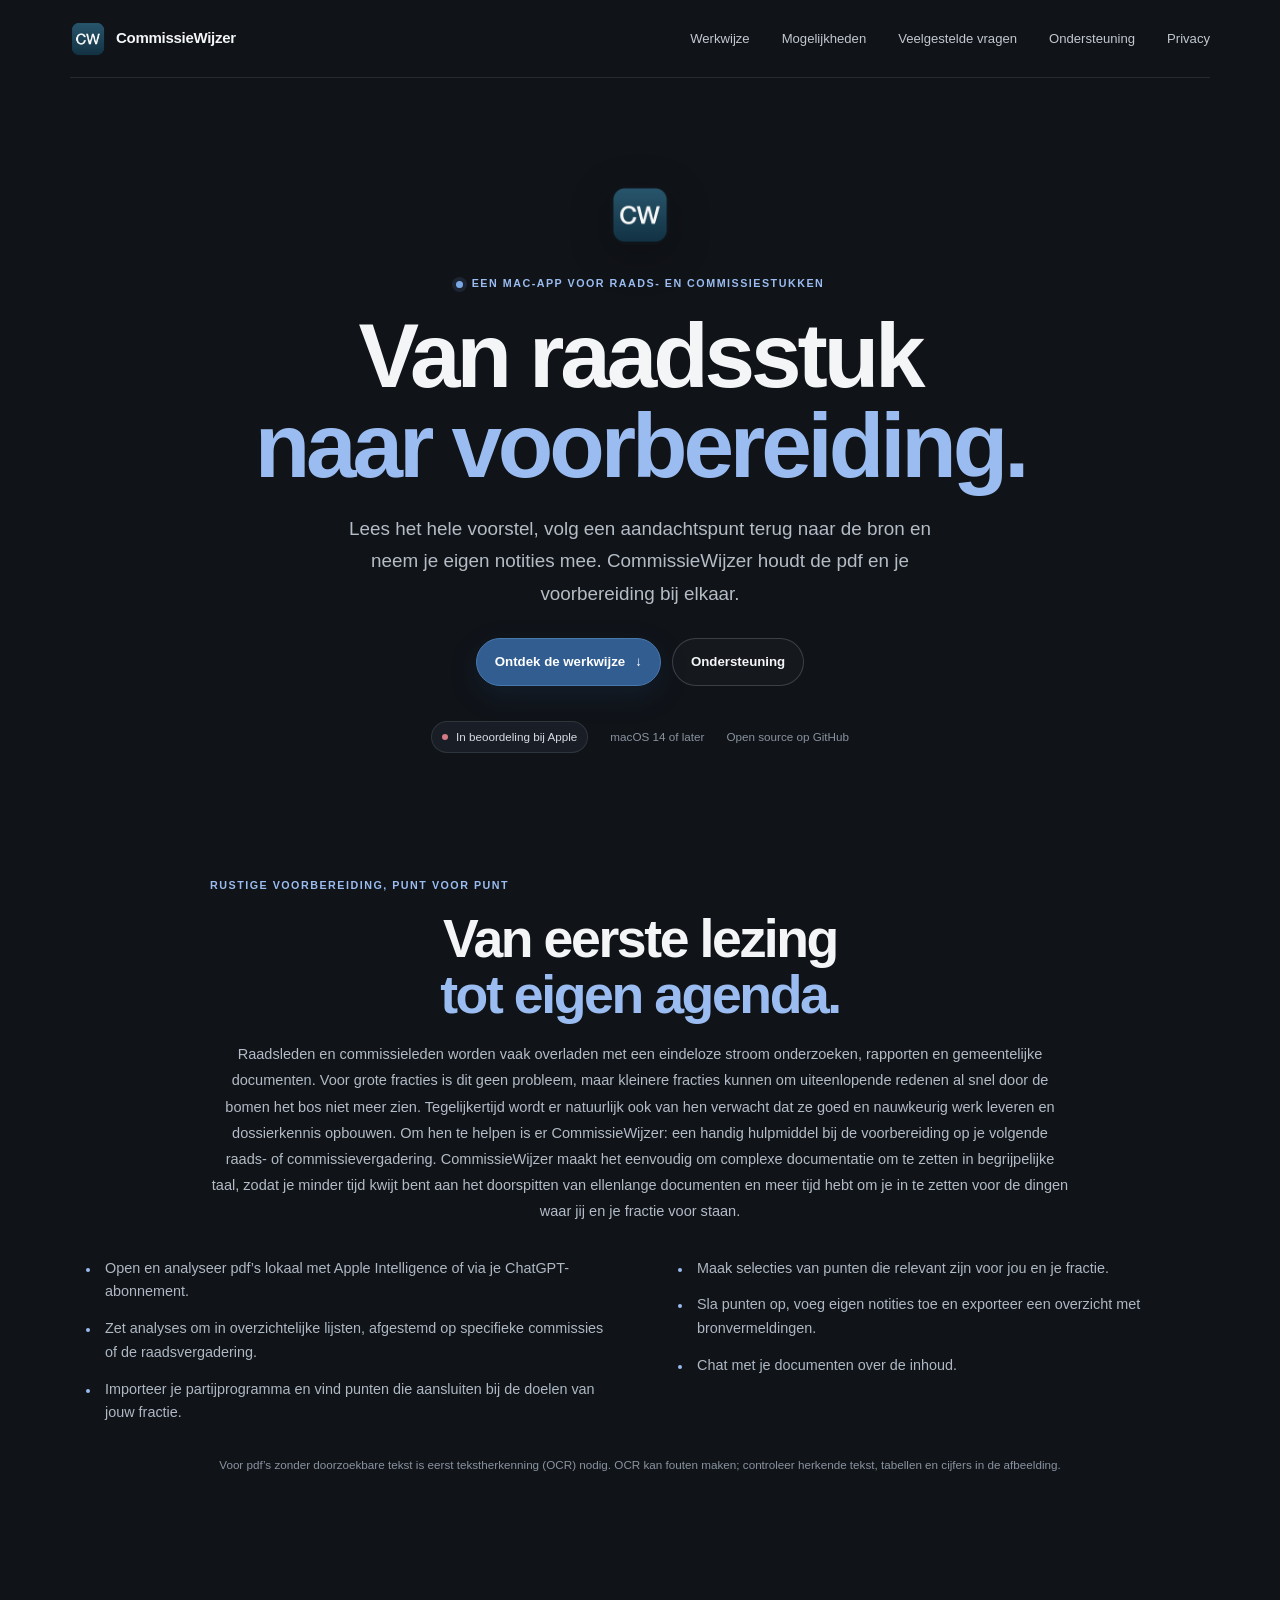
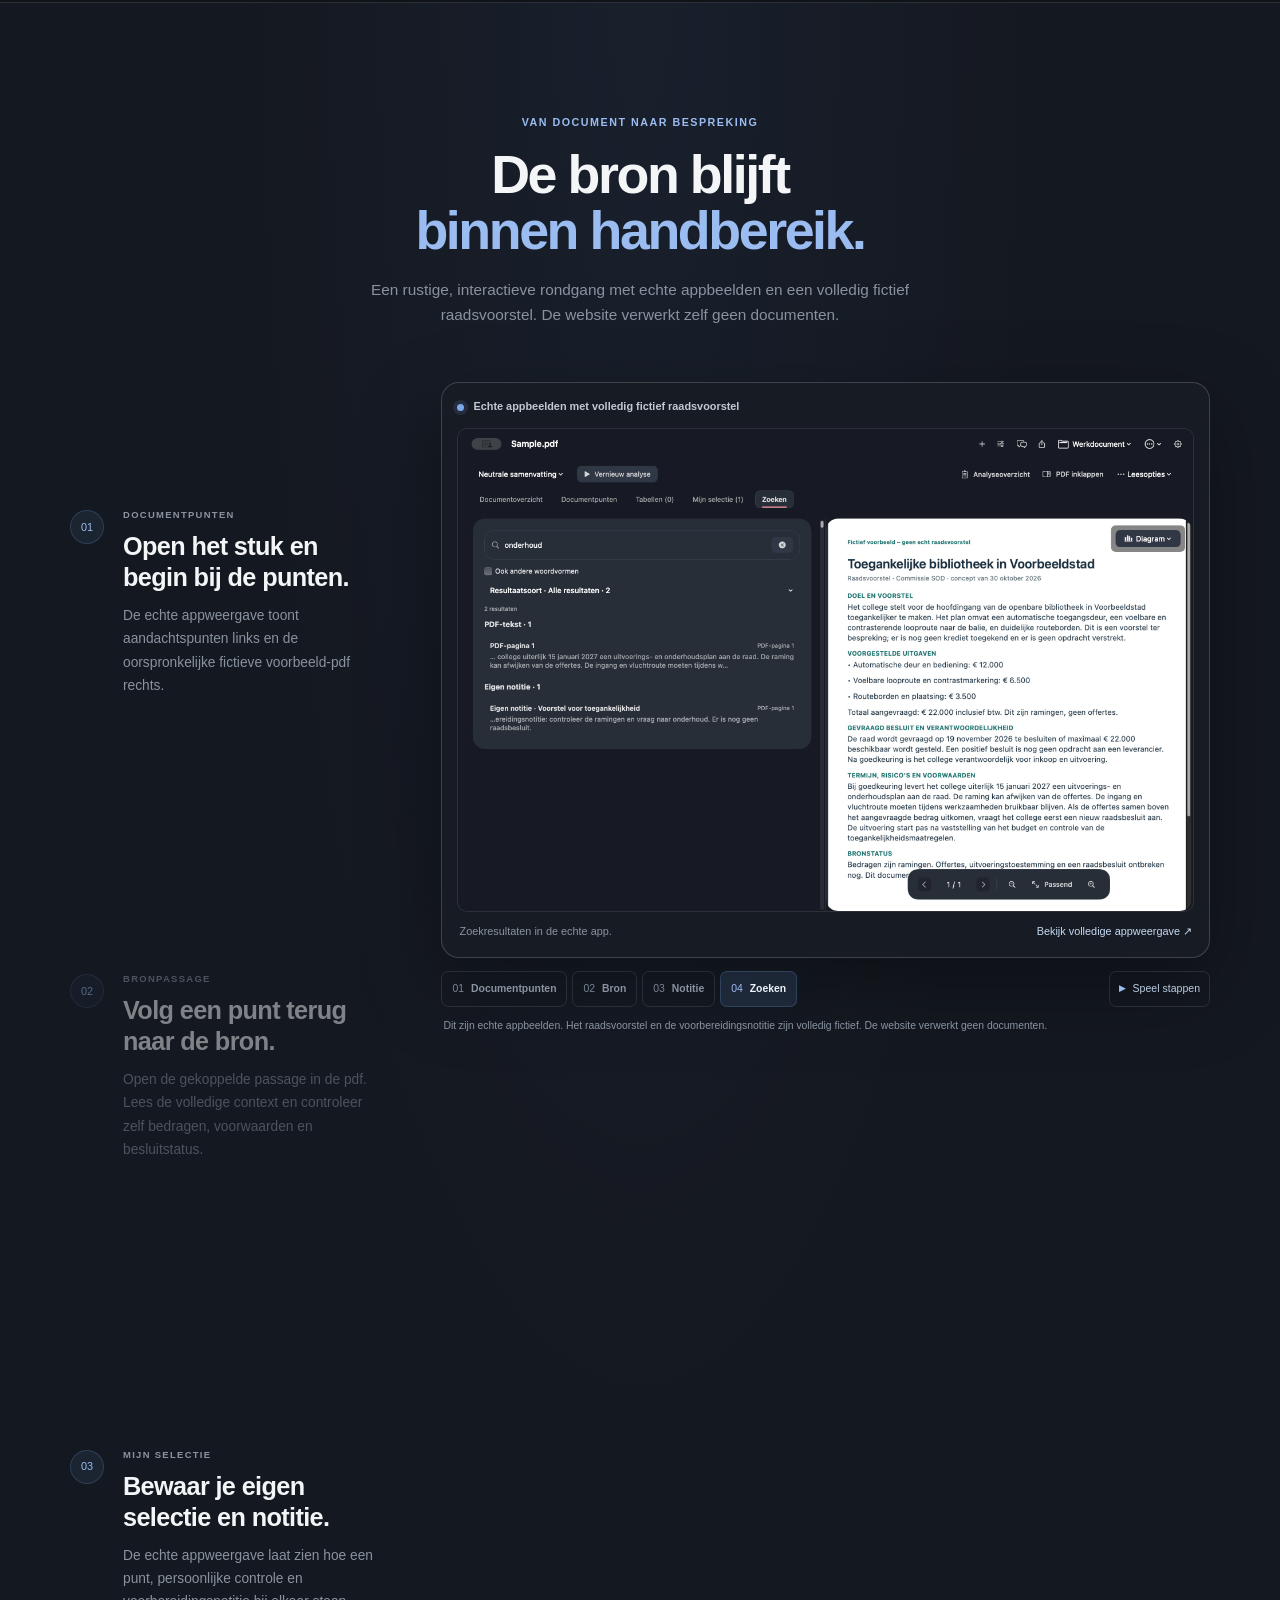
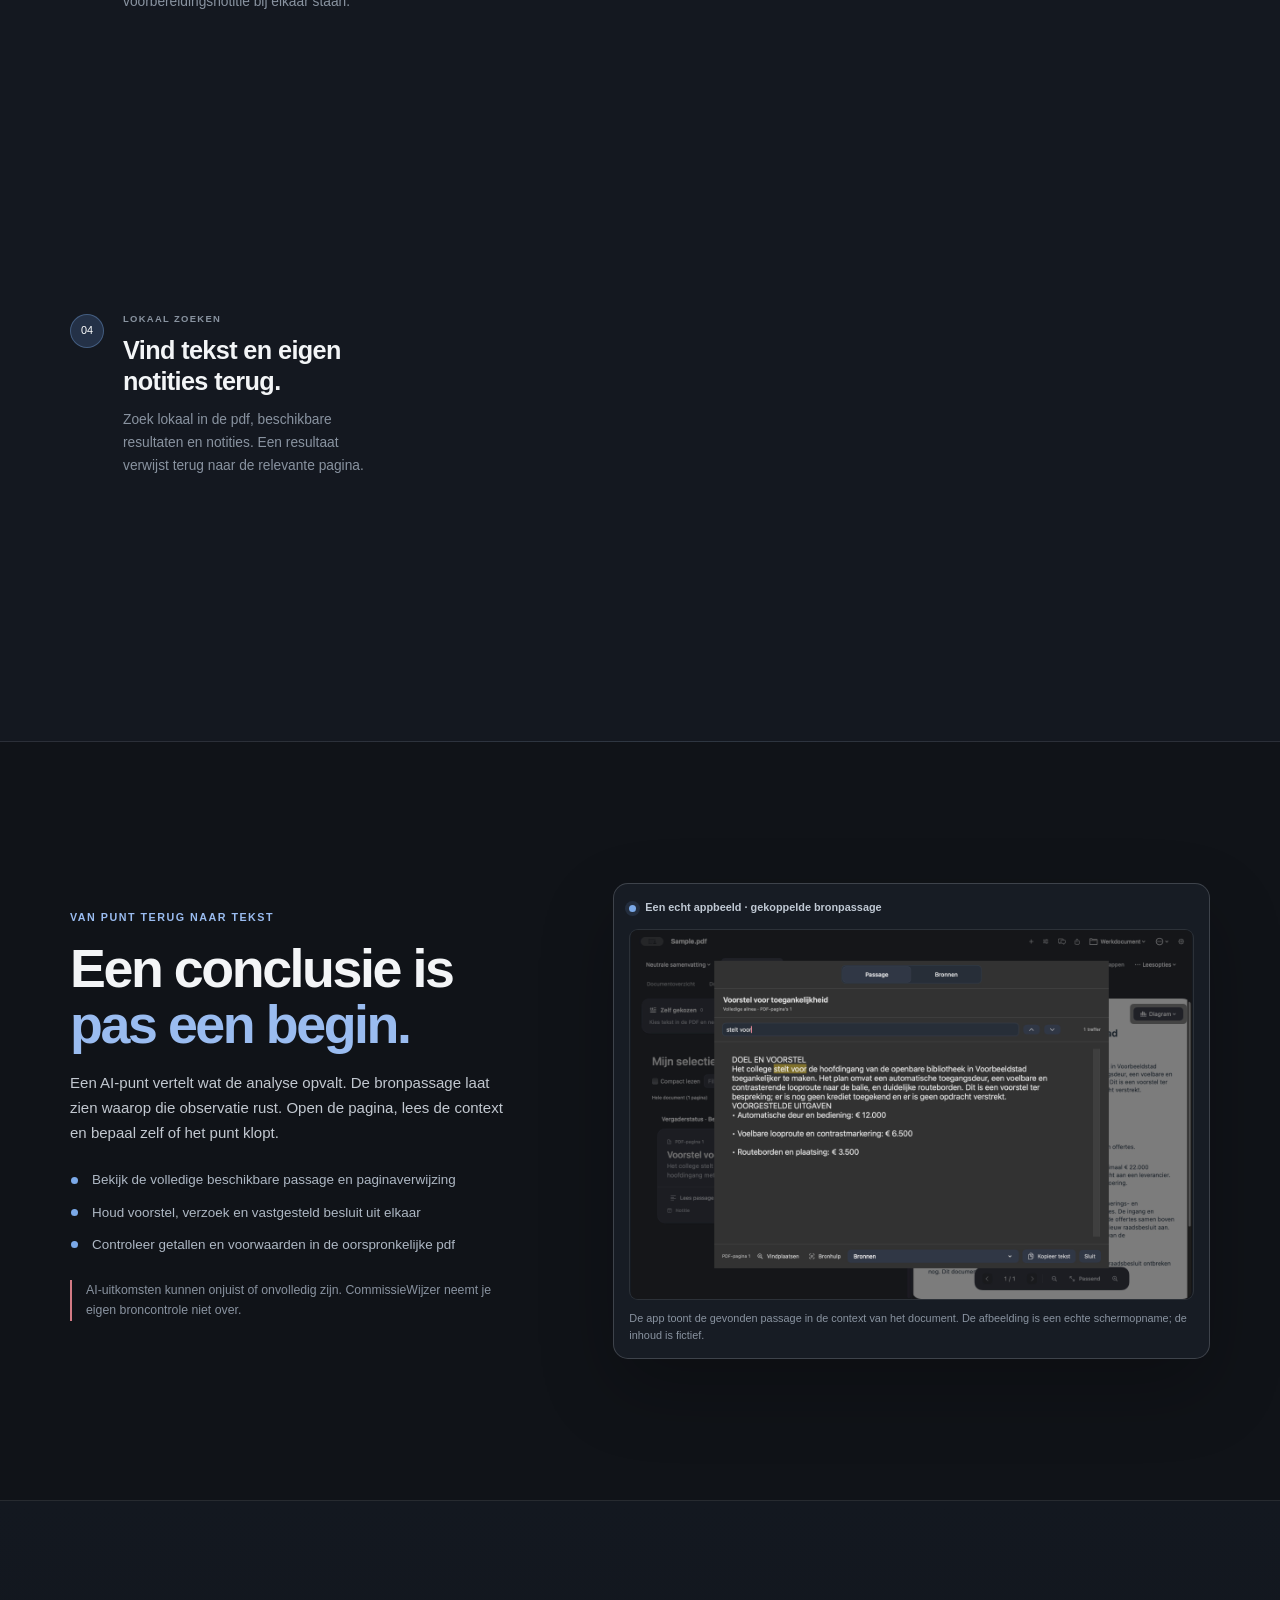
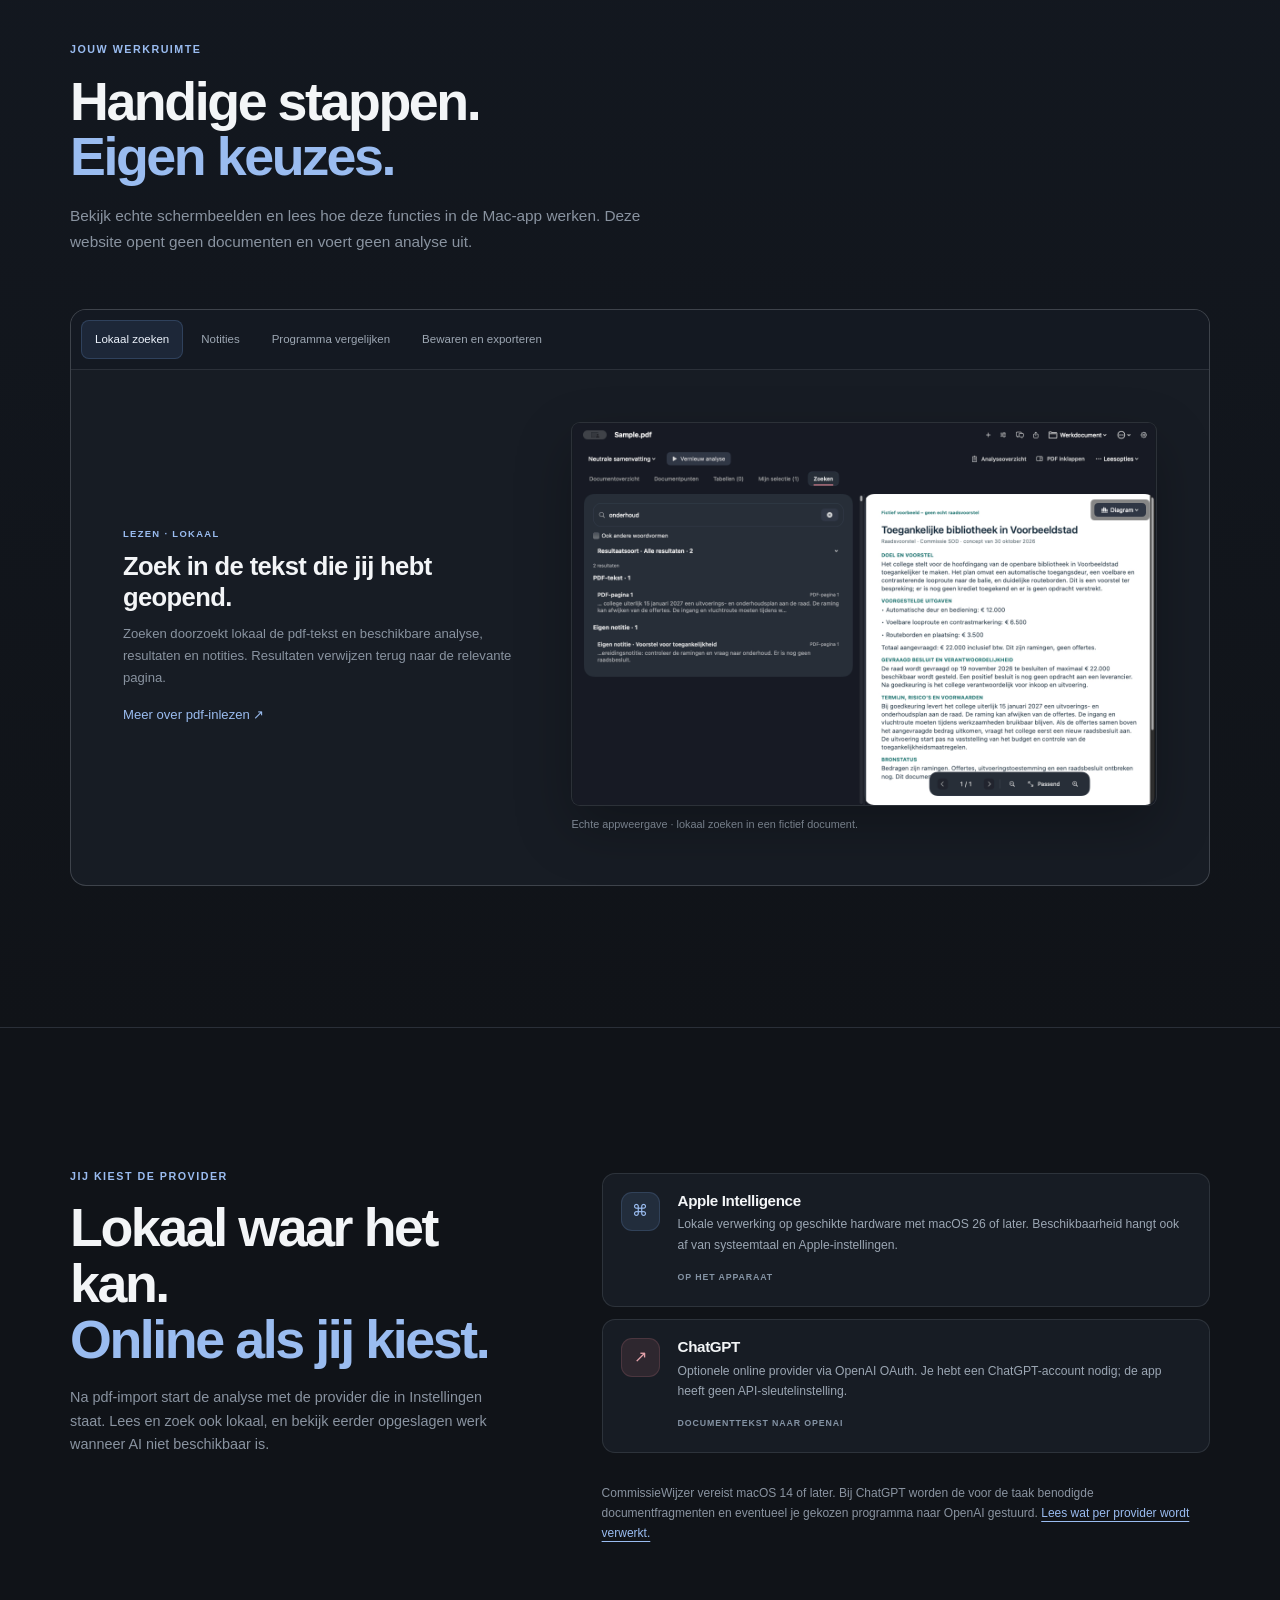
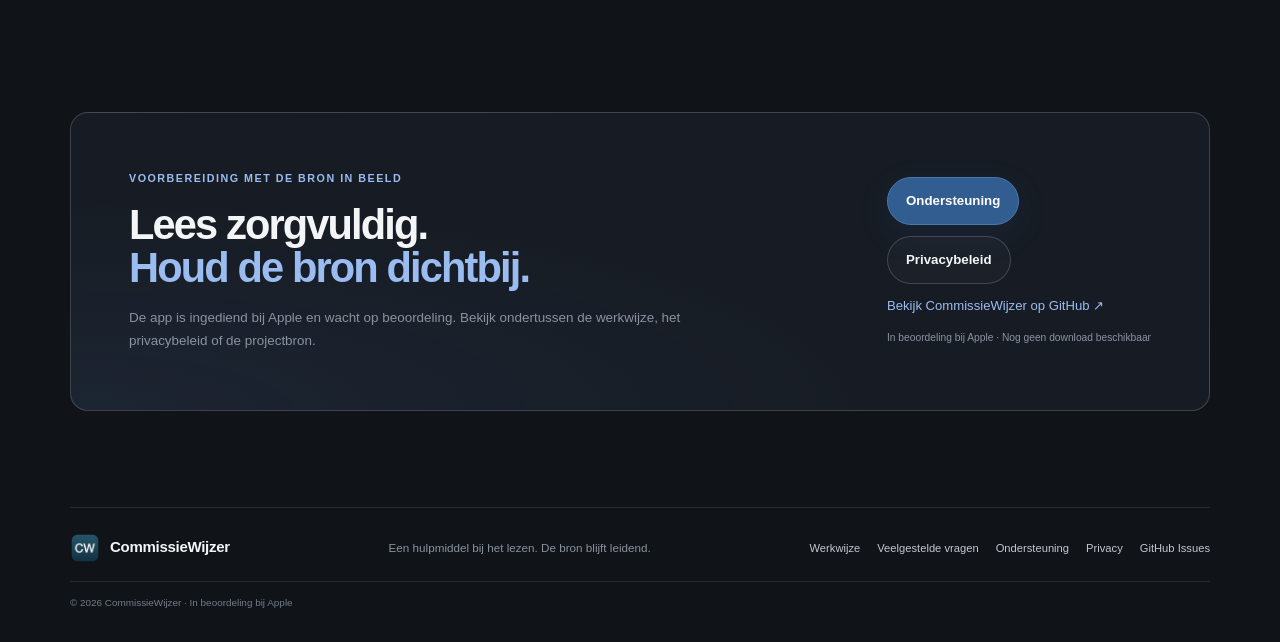
==== commit 37205143: "Update introduction and six core features for council preparation" ====
--- a/index.html
+++ b/index.html
@@ -34,22 +34,18 @@
       <div class="intro-features-copy">
         <p class="eyebrow">Rustige voorbereiding, punt voor punt</p>
         <h2 id="intro-features-title">Van eerste lezing<br><span>tot eigen agenda.</span></h2>
-        <p>Open een pdf met een leesbare tekstlaag en CommissieWijzer zet de tekst naast je voorbereiding. Je kunt eerst de neutrale samenvatting lezen, zonder een partijprogramma te kiezen. Aandachtspunten zijn gekoppeld aan passages en pagina’s in het oorspronkelijke stuk. Zo kun je controleren of een voorstel, verzoek of besluit juist is weergegeven. Via ‘Lees passage’ open je een gekozen citaat met de omliggende tekst. Zoek ook binnen die passage als je een term of formulering wilt terugvinden. Markeer punten voor Mijn selectie en zet ze in de volgorde die bij jouw bespreking past. Geef elk geselecteerd punt een status zoals bespreken, vraag stellen of afgehandeld. Voeg een eigen notitie en een markering voor je broncontrole toe; bij gewijzigde AI-uitleg moet je de bron opnieuw controleren. Bewaar de beschikbare voorbereiding als werkdocument of stel zelf samen wat je als pdf wilt delen.</p>
+        <p>Raadsleden en commissieleden worden vaak overladen met een eindeloze stroom onderzoeken, rapporten en gemeentelijke documenten. Voor grote fracties is dit geen probleem, maar kleinere fracties kunnen om uiteenlopende redenen al snel door de bomen het bos niet meer zien. Tegelijkertijd wordt er natuurlijk ook van hen verwacht dat ze goed en nauwkeurig werk leveren en dossierkennis opbouwen. Om hen te helpen is er CommissieWijzer: een handig hulpmiddel bij de voorbereiding op je volgende raads- of commissievergadering. CommissieWijzer maakt het eenvoudig om complexe documentatie om te zetten in begrijpelijke taal, zodat je minder tijd kwijt bent aan het doorspitten van ellenlange documenten en meer tijd hebt om je in te zetten voor de dingen waar jij en je fractie voor staan.</p>
       </div>
-      <div class="feature-lists" aria-label="Tien onderdelen van de voorbereiding">
+      <div class="feature-lists" aria-label="Zes mogelijkheden van CommissieWijzer">
         <ul class="feature-list">
-          <li><strong>Neutrale start:</strong> lees de samenvatting en punten zonder partijprogramma als uitgangspunt.</li>
-          <li><strong>Bron bij het punt:</strong> open een citaat met paginaverwijzing en beoordeel het in de context van de pdf.</li>
-          <li><strong>Tabellen en cijfers:</strong> afbeeldingstabellen met duidelijke rasterlijnen worden lokaal met OCR gelezen; controleer de herkende cellen aan de bron.</li>
-          <li><strong>Mijn selectie:</strong> markeer punten en bepaal zelf hun volgorde voor de bespreking.</li>
-          <li><strong>Vergaderstatus:</strong> geef een geselecteerd punt de status bespreken, vraag stellen of afgehandeld.</li>
+          <li>Open en analyseer pdf’s lokaal met Apple Intelligence of via je ChatGPT-abonnement.</li>
+          <li>Zet analyses om in overzichtelijke lijsten, afgestemd op specifieke commissies of de raadsvergadering.</li>
+          <li>Importeer je partijprogramma en vind punten die aansluiten bij de doelen van jouw fractie.</li>
         </ul>
         <ul class="feature-list">
-          <li><strong>Eigen notities:</strong> bewaar vragen en opmerkingen bij punten of zelfgekozen bronpassages.</li>
-          <li><strong>Broncontrole:</strong> markeer je eigen controle en herhaal die als de AI-uitleg later verandert.</li>
-          <li><strong>Zoek en filter:</strong> zoek lokaal in pdf-tekst, beschikbare resultaten en notities; filter punten op pagina of controle.</li>
-          <li><strong>Werkdocument:</strong> bewaar de pdf, beschikbare analyses, selectie, notities en leespositie om later verder te werken.</li>
-          <li><strong>Eigen export:</strong> kies bereik en onderdelen, bekijk de pdf-voorvertoning en controleer die vóór je deelt.</li>
+          <li>Maak selecties van punten die relevant zijn voor jou en je fractie.</li>
+          <li>Sla punten op, voeg eigen notities toe en exporteer een overzicht met bronvermeldingen.</li>
+          <li>Chat met je documenten over de inhoud.</li>
         </ul>
       </div>
       <p class="intro-features-note">Voor pdf’s zonder doorzoekbare tekst is eerst tekstherkenning (OCR) nodig. OCR kan fouten maken; controleer herkende tekst, tabellen en cijfers in de afbeelding.</p>
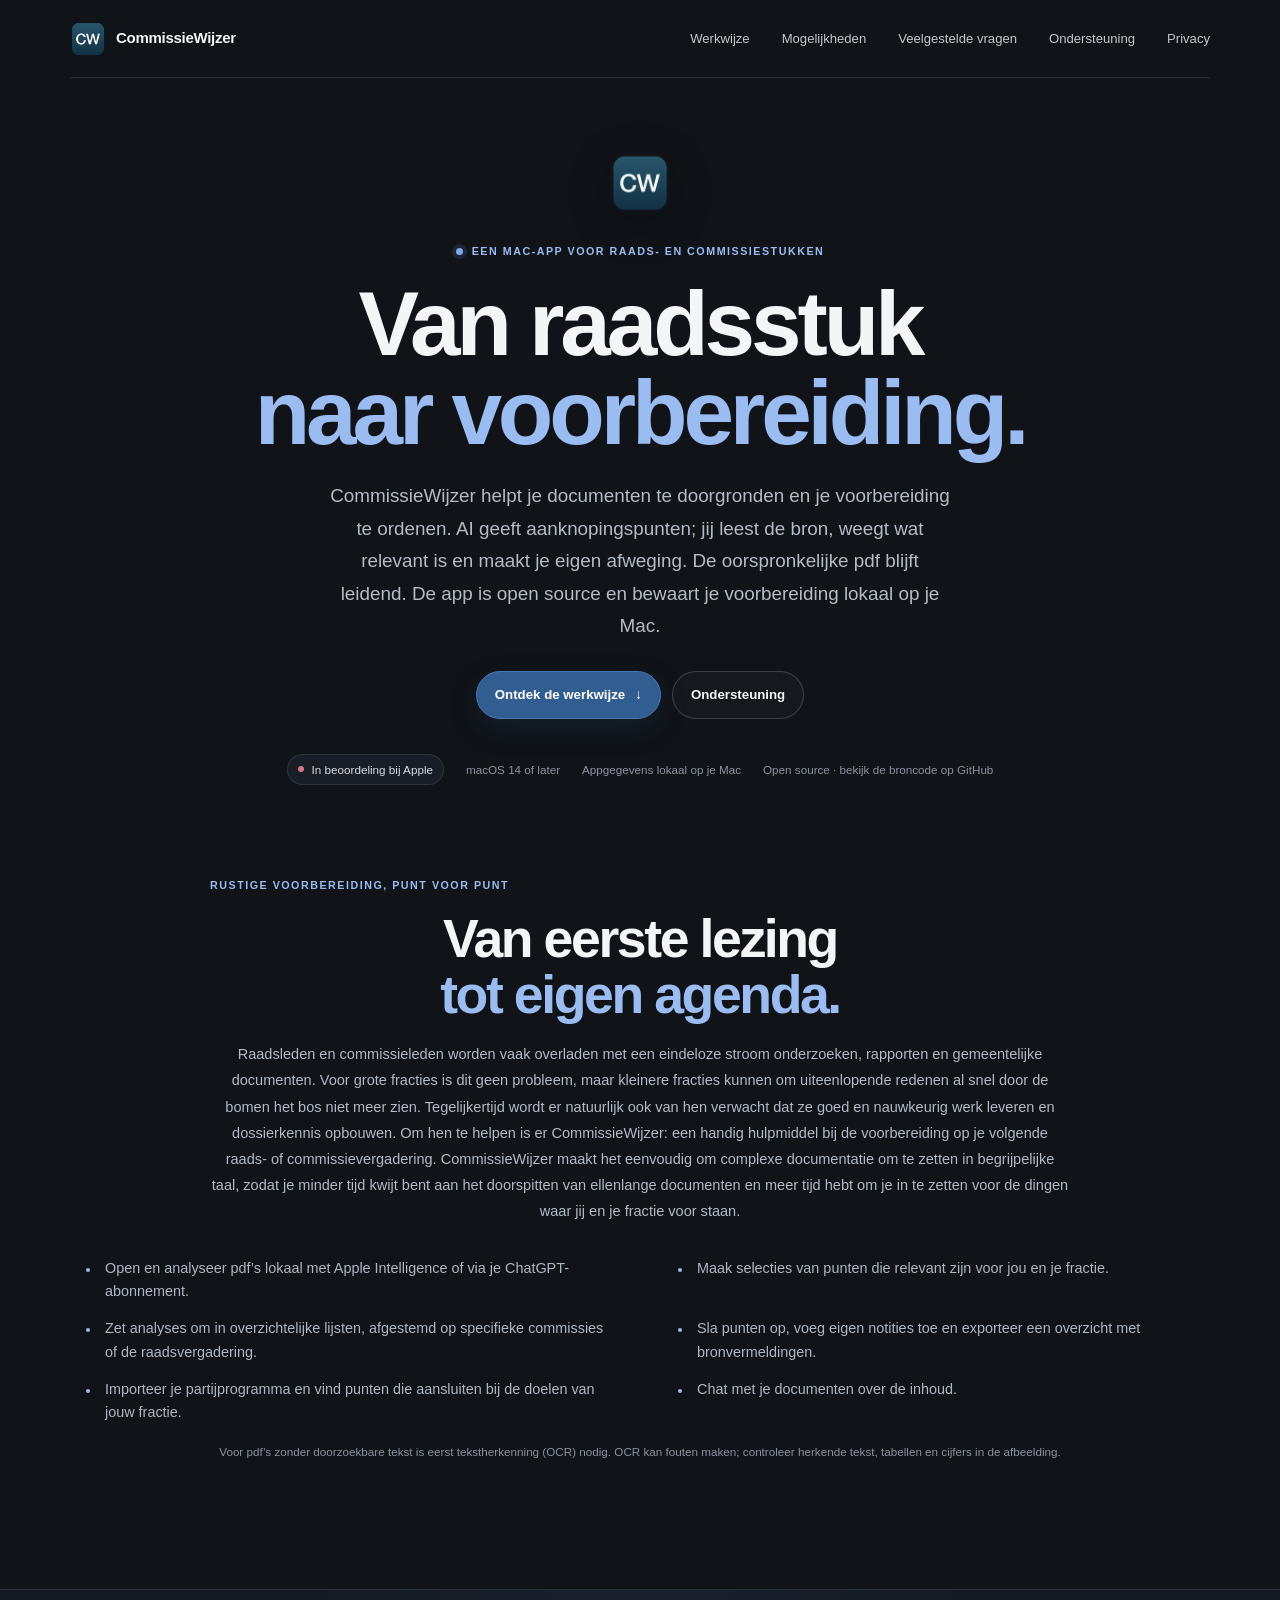
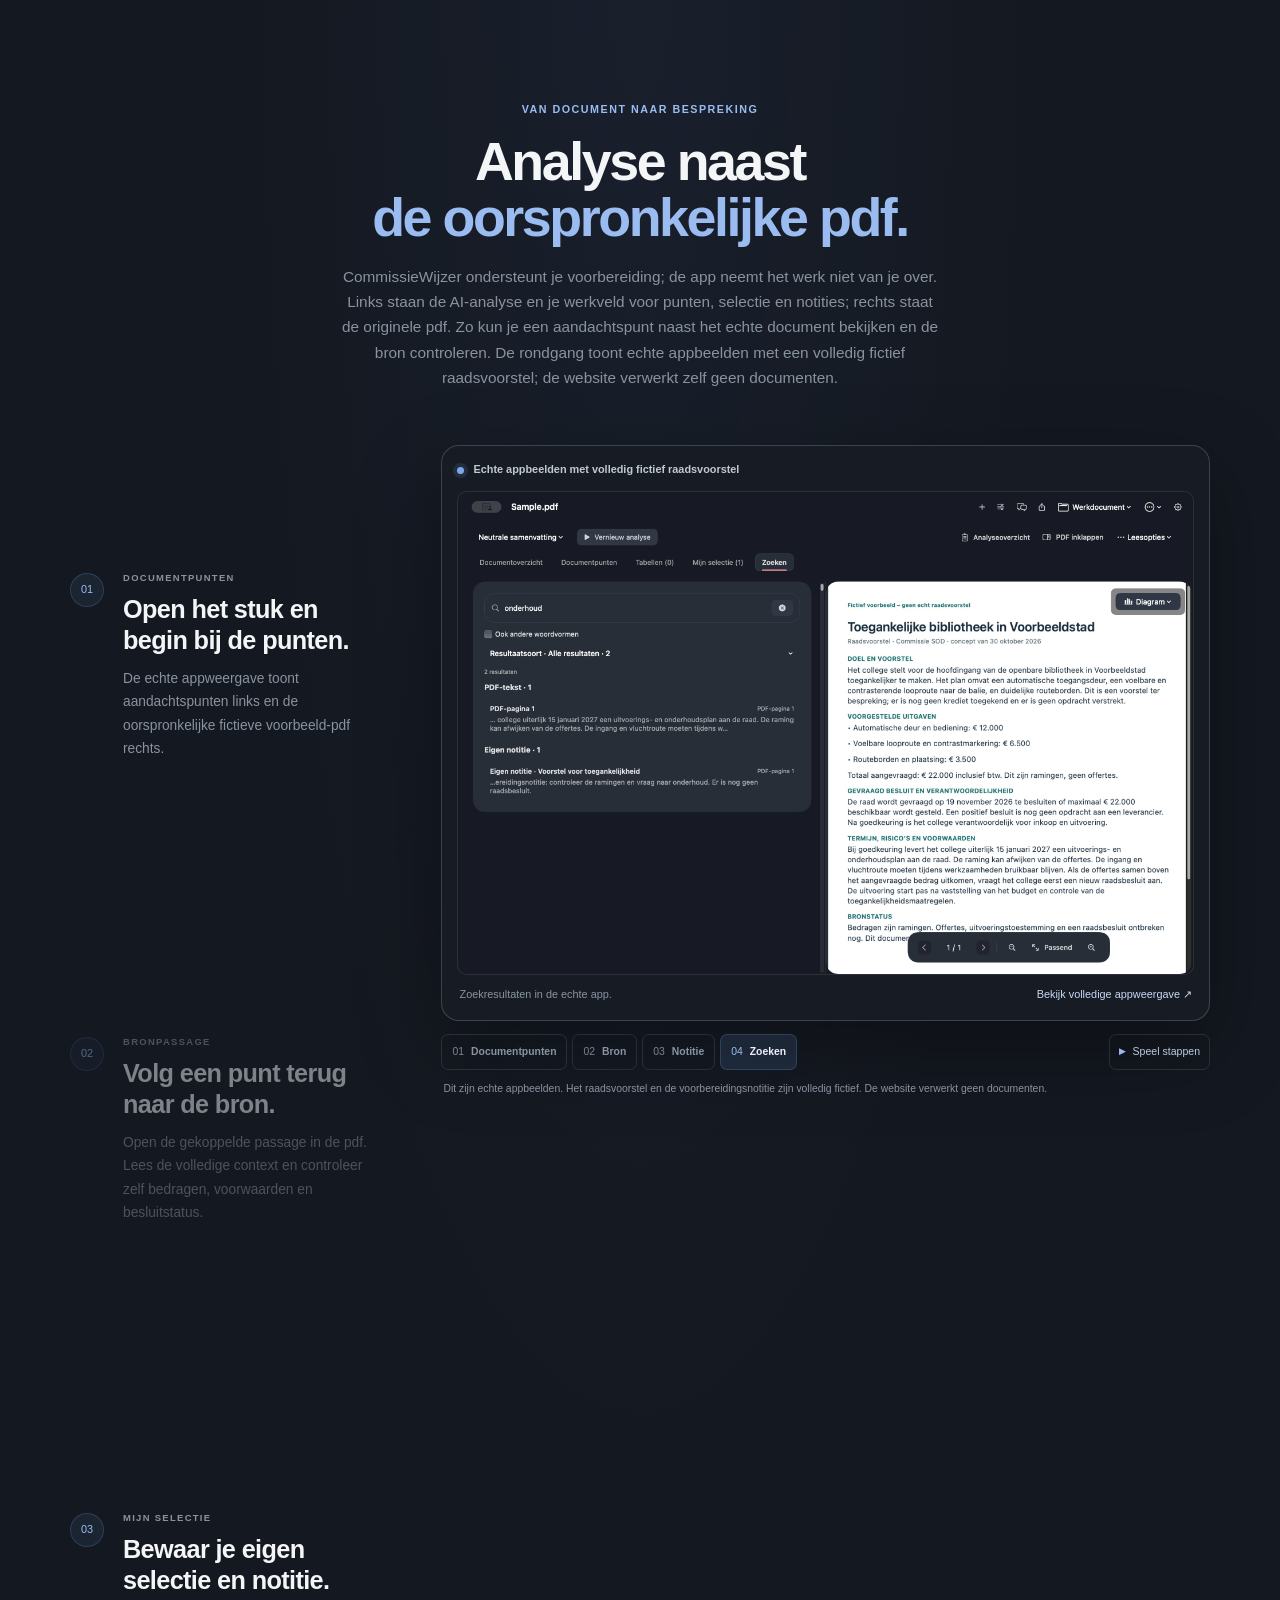
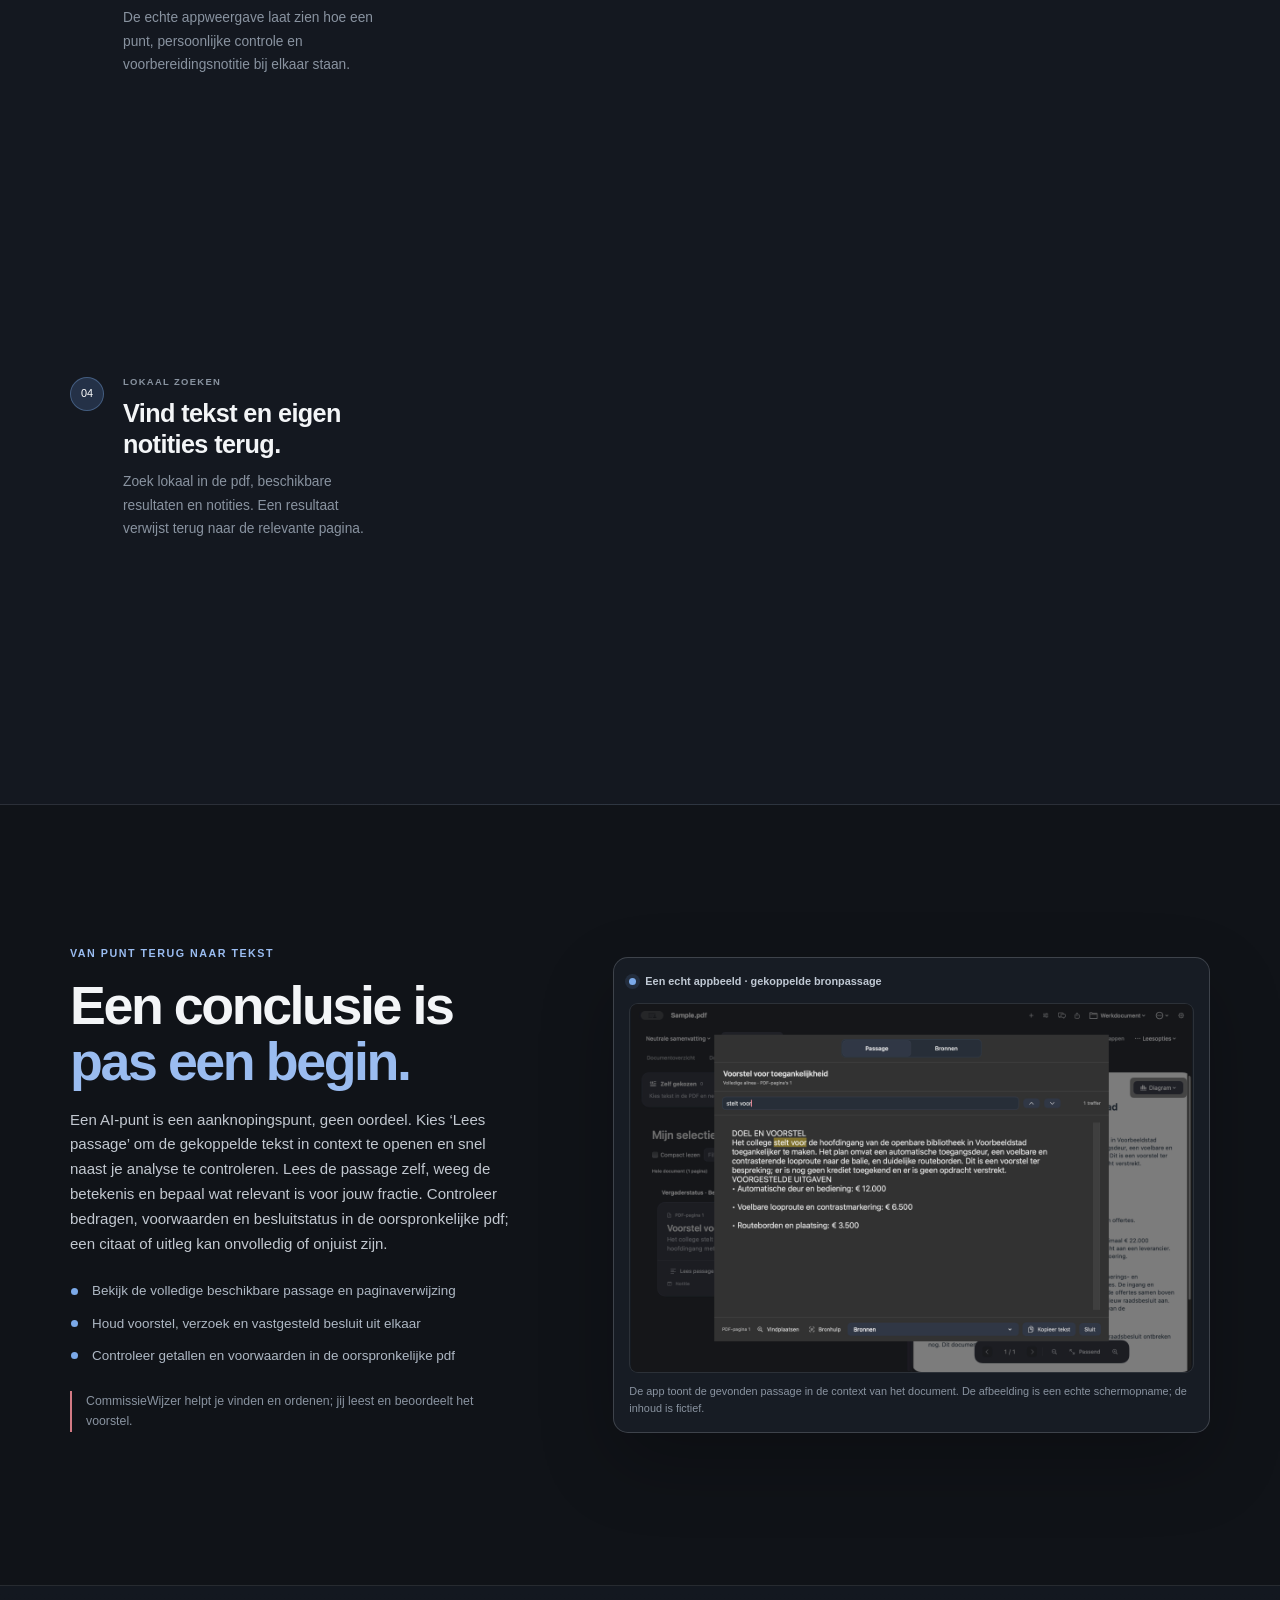
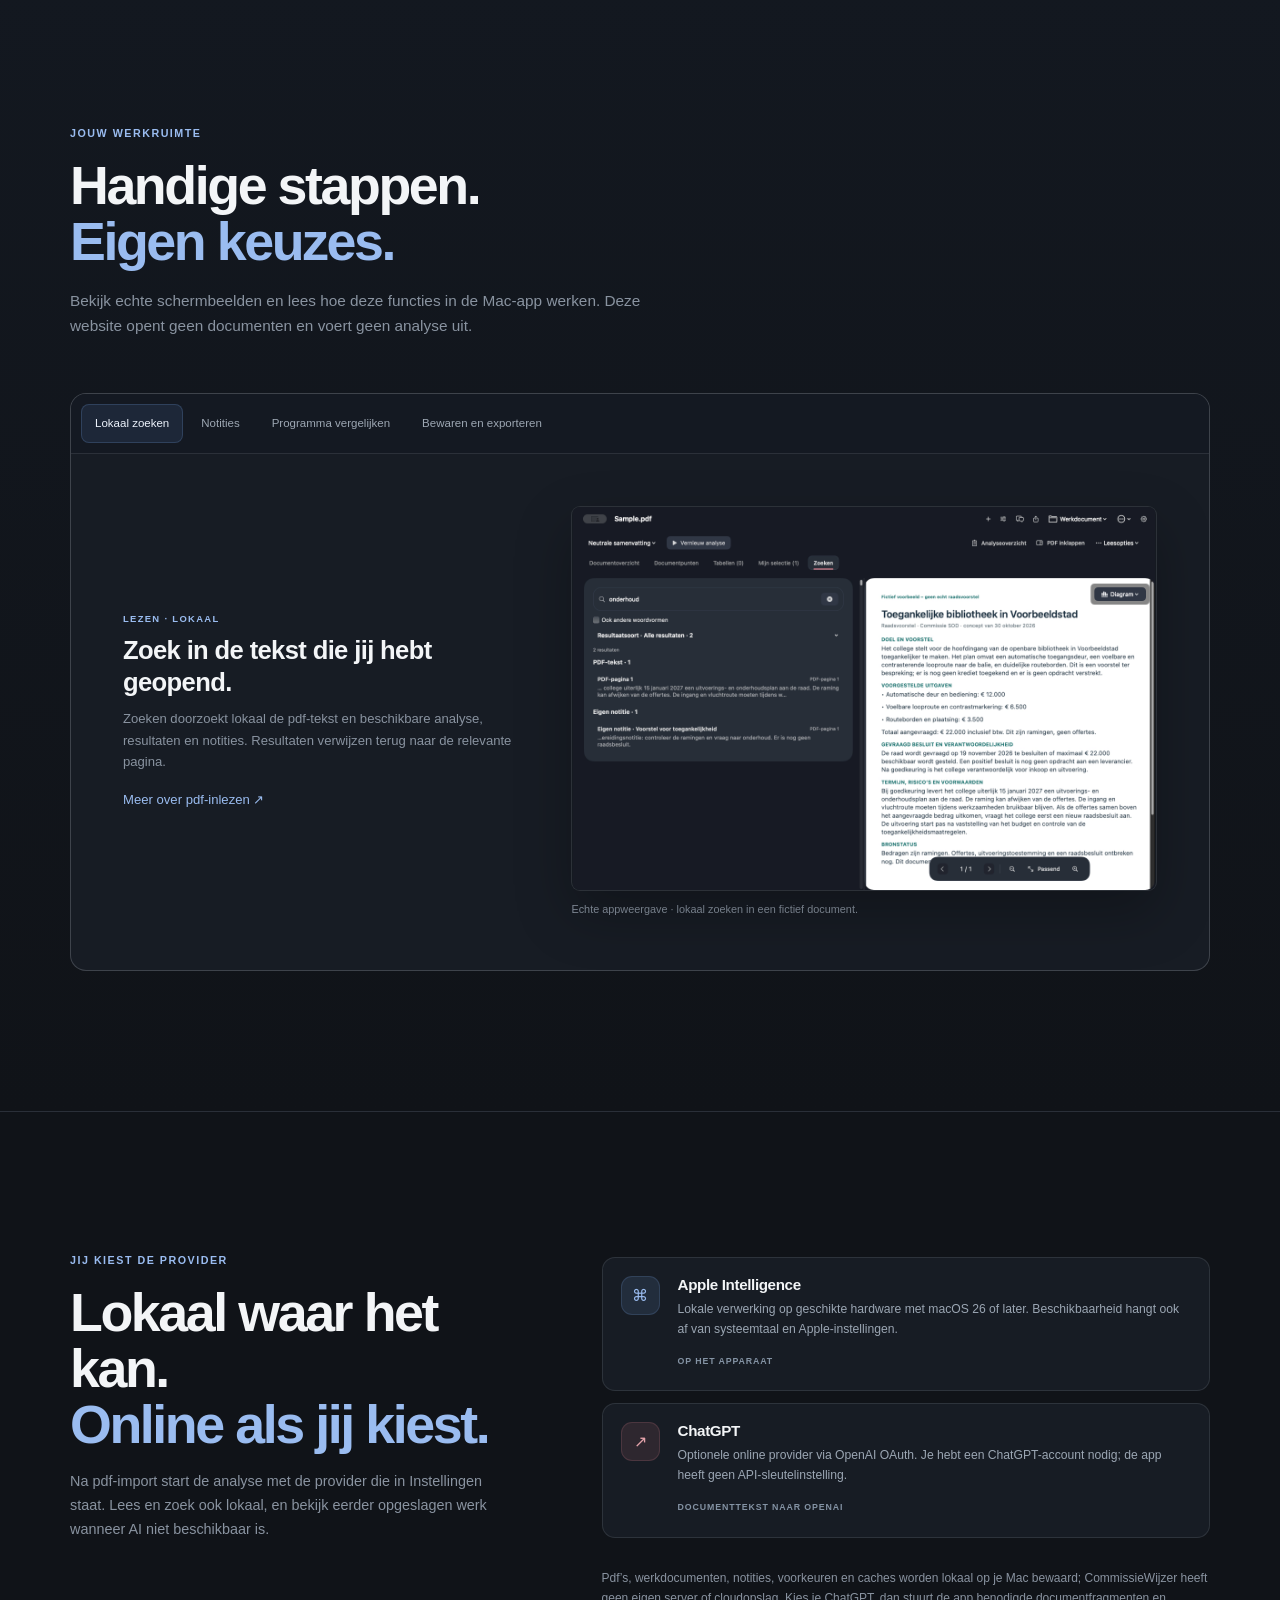
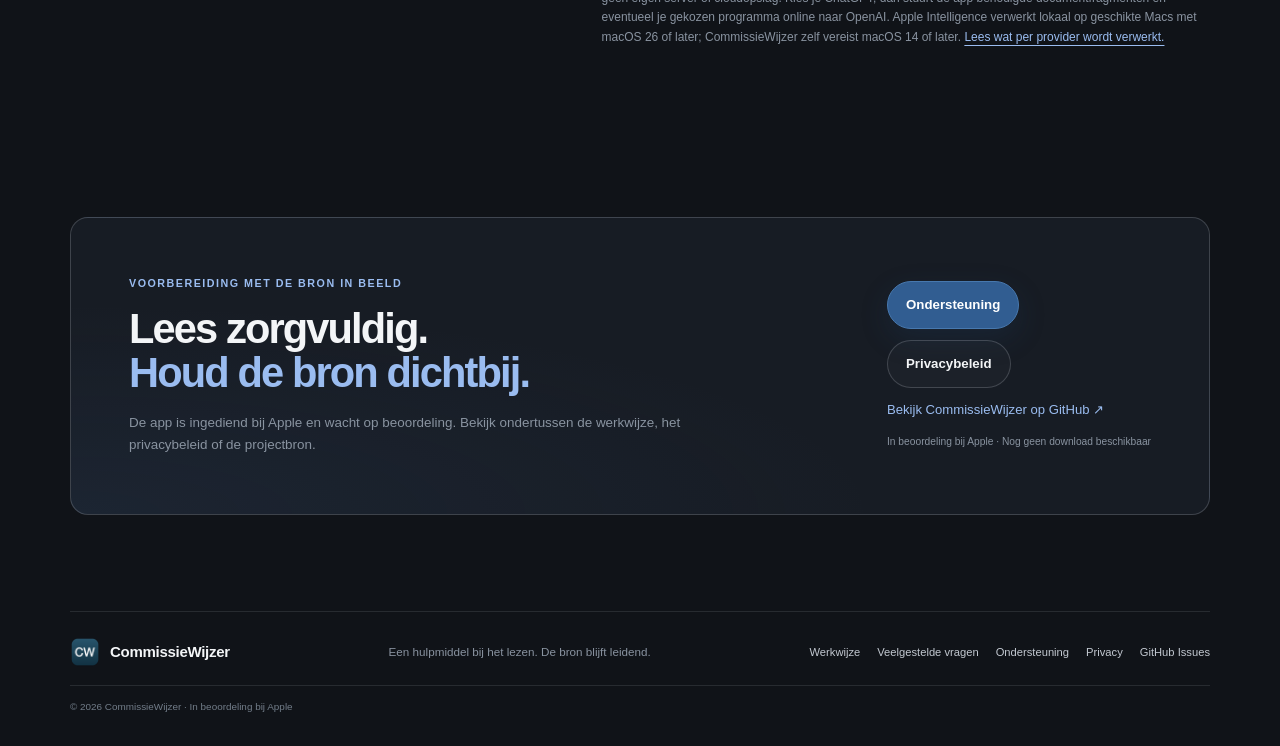
==== commit b4f12b51: "Explain source-first preparation, two-pane reading, open source and local storage" ====
--- a/index.html
+++ b/index.html
@@ -25,9 +25,9 @@
       <a class="hero-mark" href="#werkwijze" aria-label="Bekijk de werkwijze"><img src="Assets/CommissieWijzer.png" width="68" height="68" alt=""></a>
       <p class="eyebrow"><span class="status-dot" aria-hidden="true"></span> Een Mac-app voor raads- en commissiestukken</p>
       <h1 id="hero-title">Van raadsstuk<br><span>naar voorbereiding.</span></h1>
-      <p class="hero-lede">Lees het hele voorstel, volg een aandachtspunt terug naar de bron en neem je eigen notities mee. CommissieWijzer houdt de pdf en je voorbereiding bij elkaar.</p>
+      <p class="hero-lede">CommissieWijzer helpt je documenten te doorgronden en je voorbereiding te ordenen. AI geeft aanknopingspunten; jij leest de bron, weegt wat relevant is en maakt je eigen afweging. De oorspronkelijke pdf blijft leidend. De app is open source en bewaart je voorbereiding lokaal op je Mac.</p>
       <div class="hero-actions"><a class="button button-primary" href="#werkwijze">Ontdek de werkwijze <span aria-hidden="true">↓</span></a><a class="button button-quiet" href="support.html">Ondersteuning</a></div>
-      <div class="hero-meta"><span class="release-pill"><span aria-hidden="true"></span> In beoordeling bij Apple</span><span>macOS 14 of later</span><span><a href="https://github.com/SyntheticDiz/CommissieWijzer">Open source op GitHub</a></span></div>
+      <div class="hero-meta"><span class="release-pill"><span aria-hidden="true"></span> In beoordeling bij Apple</span><span>macOS 14 of later</span><span>Appgegevens lokaal op je Mac</span><span><a href="https://github.com/SyntheticDiz/CommissieWijzer">Open source · bekijk de broncode op GitHub</a></span></div>
     </section>
 
     <section class="intro-features wrap" id="inleiding" aria-labelledby="intro-features-title">
@@ -55,8 +55,8 @@
       <div class="wrap" id="voorbeeld">
         <div class="section-heading centered reveal">
           <p class="eyebrow">Van document naar bespreking</p>
-          <h2 id="demo-title">De bron blijft<br><span>binnen handbereik.</span></h2>
-          <p>Een rustige, interactieve rondgang met echte appbeelden en een volledig fictief raadsvoorstel. De website verwerkt zelf geen documenten.</p>
+          <h2 id="demo-title">Analyse naast<br><span>de oorspronkelijke pdf.</span></h2>
+          <p>CommissieWijzer ondersteunt je voorbereiding; de app neemt het werk niet van je over. Links staan de AI-analyse en je werkveld voor punten, selectie en notities; rechts staat de originele pdf. Zo kun je een aandachtspunt naast het echte document bekijken en de bron controleren. De rondgang toont echte appbeelden met een volledig fictief raadsvoorstel; de website verwerkt zelf geen documenten.</p>
         </div>
 
         <div class="demo-layout">
@@ -105,9 +105,9 @@
         <div class="source-copy">
           <p class="eyebrow">Van punt terug naar tekst</p>
           <h2 id="source-title">Een conclusie is<br><span>pas een begin.</span></h2>
-          <p>Een AI-punt vertelt wat de analyse opvalt. De bronpassage laat zien waarop die observatie rust. Open de pagina, lees de context en bepaal zelf of het punt klopt.</p>
+          <p>Een AI-punt is een aanknopingspunt, geen oordeel. Kies ‘Lees passage’ om de gekoppelde tekst in context te openen en snel naast je analyse te controleren. Lees de passage zelf, weeg de betekenis en bepaal wat relevant is voor jouw fractie. Controleer bedragen, voorwaarden en besluitstatus in de oorspronkelijke pdf; een citaat of uitleg kan onvolledig of onjuist zijn.</p>
           <ul class="plain-list"><li>Bekijk de volledige beschikbare passage en paginaverwijzing</li><li>Houd voorstel, verzoek en vastgesteld besluit uit elkaar</li><li>Controleer getallen en voorwaarden in de oorspronkelijke pdf</li></ul>
-          <p class="quiet-note">AI-uitkomsten kunnen onjuist of onvolledig zijn. CommissieWijzer neemt je eigen broncontrole niet over.</p>
+          <p class="quiet-note">CommissieWijzer helpt je vinden en ordenen; jij leest en beoordeelt het voorstel.</p>
         </div>
         <figure class="source-visual reveal">
           <p class="capture-label"><span class="status-dot" aria-hidden="true"></span> Een echt appbeeld · gekoppelde bronpassage</p>
@@ -156,7 +156,7 @@
           <article class="provider-option"><span class="provider-icon" aria-hidden="true">⌘</span><div><h3>Apple Intelligence</h3><p>Lokale verwerking op geschikte hardware met macOS 26 of later. Beschikbaarheid hangt ook af van systeemtaal en Apple-instellingen.</p><span class="provider-tag">OP HET APPARAAT</span></div></article>
           <article class="provider-option"><span class="provider-icon provider-icon-online" aria-hidden="true">↗</span><div><h3>ChatGPT</h3><p>Optionele online provider via OpenAI OAuth. Je hebt een ChatGPT-account nodig; de app heeft geen API-sleutelinstelling.</p><span class="provider-tag">DOCUMENTTEKST NAAR OPENAI</span></div></article>
         </div>
-        <p class="provider-disclosure">CommissieWijzer vereist macOS 14 of later. Bij ChatGPT worden de voor de taak benodigde documentfragmenten en eventueel je gekozen programma naar OpenAI gestuurd. <a href="privacy.html">Lees wat per provider wordt verwerkt.</a></p>
+        <p class="provider-disclosure">Pdf’s, werkdocumenten, notities, voorkeuren en caches worden lokaal op je Mac bewaard; CommissieWijzer heeft geen eigen server of cloudopslag. Kies je ChatGPT, dan stuurt de app benodigde documentfragmenten en eventueel je gekozen programma online naar OpenAI. Apple Intelligence verwerkt lokaal op geschikte Macs met macOS 26 of later; CommissieWijzer zelf vereist macOS 14 of later. <a href="privacy.html">Lees wat per provider wordt verwerkt.</a></p>
       </div>
     </section>
 
--- a/styles.css
+++ b/styles.css
@@ -72,9 +72,11 @@
 .intro-features-copy { max-width: 860px; margin: 0 auto 32px; text-align: center; }
 .intro-features-copy h2 { margin-bottom: 18px; font-size: clamp(2rem, 4.5vw, 3.35rem); line-height: 1.06; }
 .intro-features-copy > p:last-child { margin: 0; color: #b2bbc6; font-size: .91rem; line-height: 1.8; }
-.feature-lists { display: grid; grid-template-columns: repeat(2, minmax(0,1fr)); gap: clamp(24px, 5vw, 64px); max-width: 1120px; margin-inline: auto; }
-.feature-list { margin: 0; padding-left: 1.25rem; color: #aeb8c3; }
-.feature-list li { padding-left: 5px; margin-bottom: 13px; font-size: .9rem; line-height: 1.65; }
+.feature-lists { display: grid; grid-template-columns: repeat(2, minmax(0,1fr)); grid-template-rows: repeat(3, auto); column-gap: clamp(24px, 5vw, 64px); row-gap: 13px; max-width: 1120px; margin-inline: auto; }
+.feature-list { display: grid; grid-row: 1 / span 3; grid-template-rows: subgrid; margin: 0; padding-left: 1.25rem; color: #aeb8c3; }
+.feature-list:first-child { grid-column: 1; }
+.feature-list:last-child { grid-column: 2; }
+.feature-list li { padding-left: 5px; margin: 0; font-size: .9rem; line-height: 1.65; }
 .feature-list li::marker { color: var(--blue-strong); font-size: .85em; }
 .feature-list strong { color: #e5ebf2; font-weight: 650; }
 .intro-features-note { max-width: 850px; margin: 17px auto 0; color: var(--muted); font-size: .73rem; text-align: center; }
@@ -422,7 +424,10 @@
   .intro-features { padding-bottom: 80px; }
   .intro-features-copy { margin-bottom: 25px; text-align: left; }
   .intro-features-copy > p:last-child { font-size: .85rem; line-height: 1.72; }
-  .feature-lists { grid-template-columns: 1fr; gap: 0; }
+  .feature-lists { grid-template-columns: 1fr; grid-template-rows: none; gap: 0; }
+  .feature-list { display: block; grid-column: auto; grid-row: auto; }
+  .feature-list:first-child, .feature-list:last-child { grid-column: auto; }
+  .feature-list li { margin-bottom: 13px; }
   .intro-features-note { text-align: left; }
   .demo-section { padding-block: 80px 83px; }
   .section-heading { margin-bottom: 35px; }
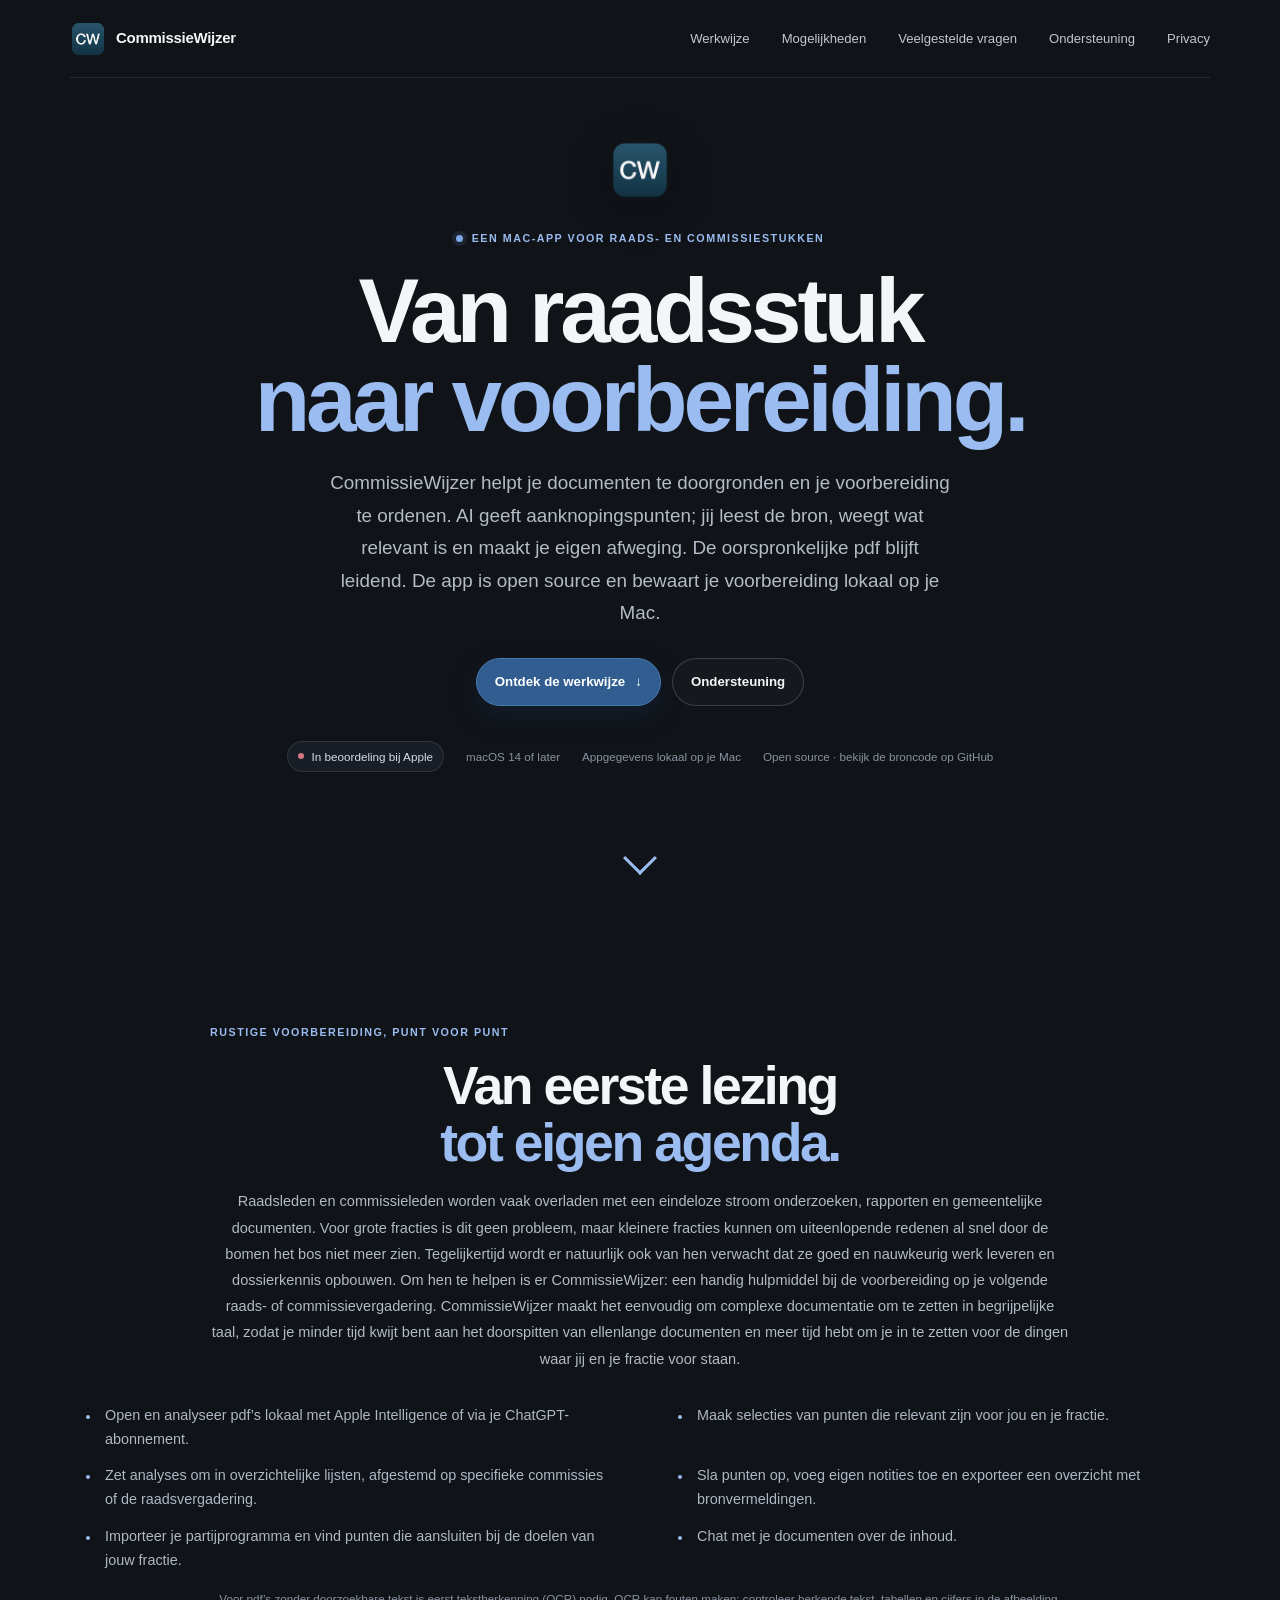
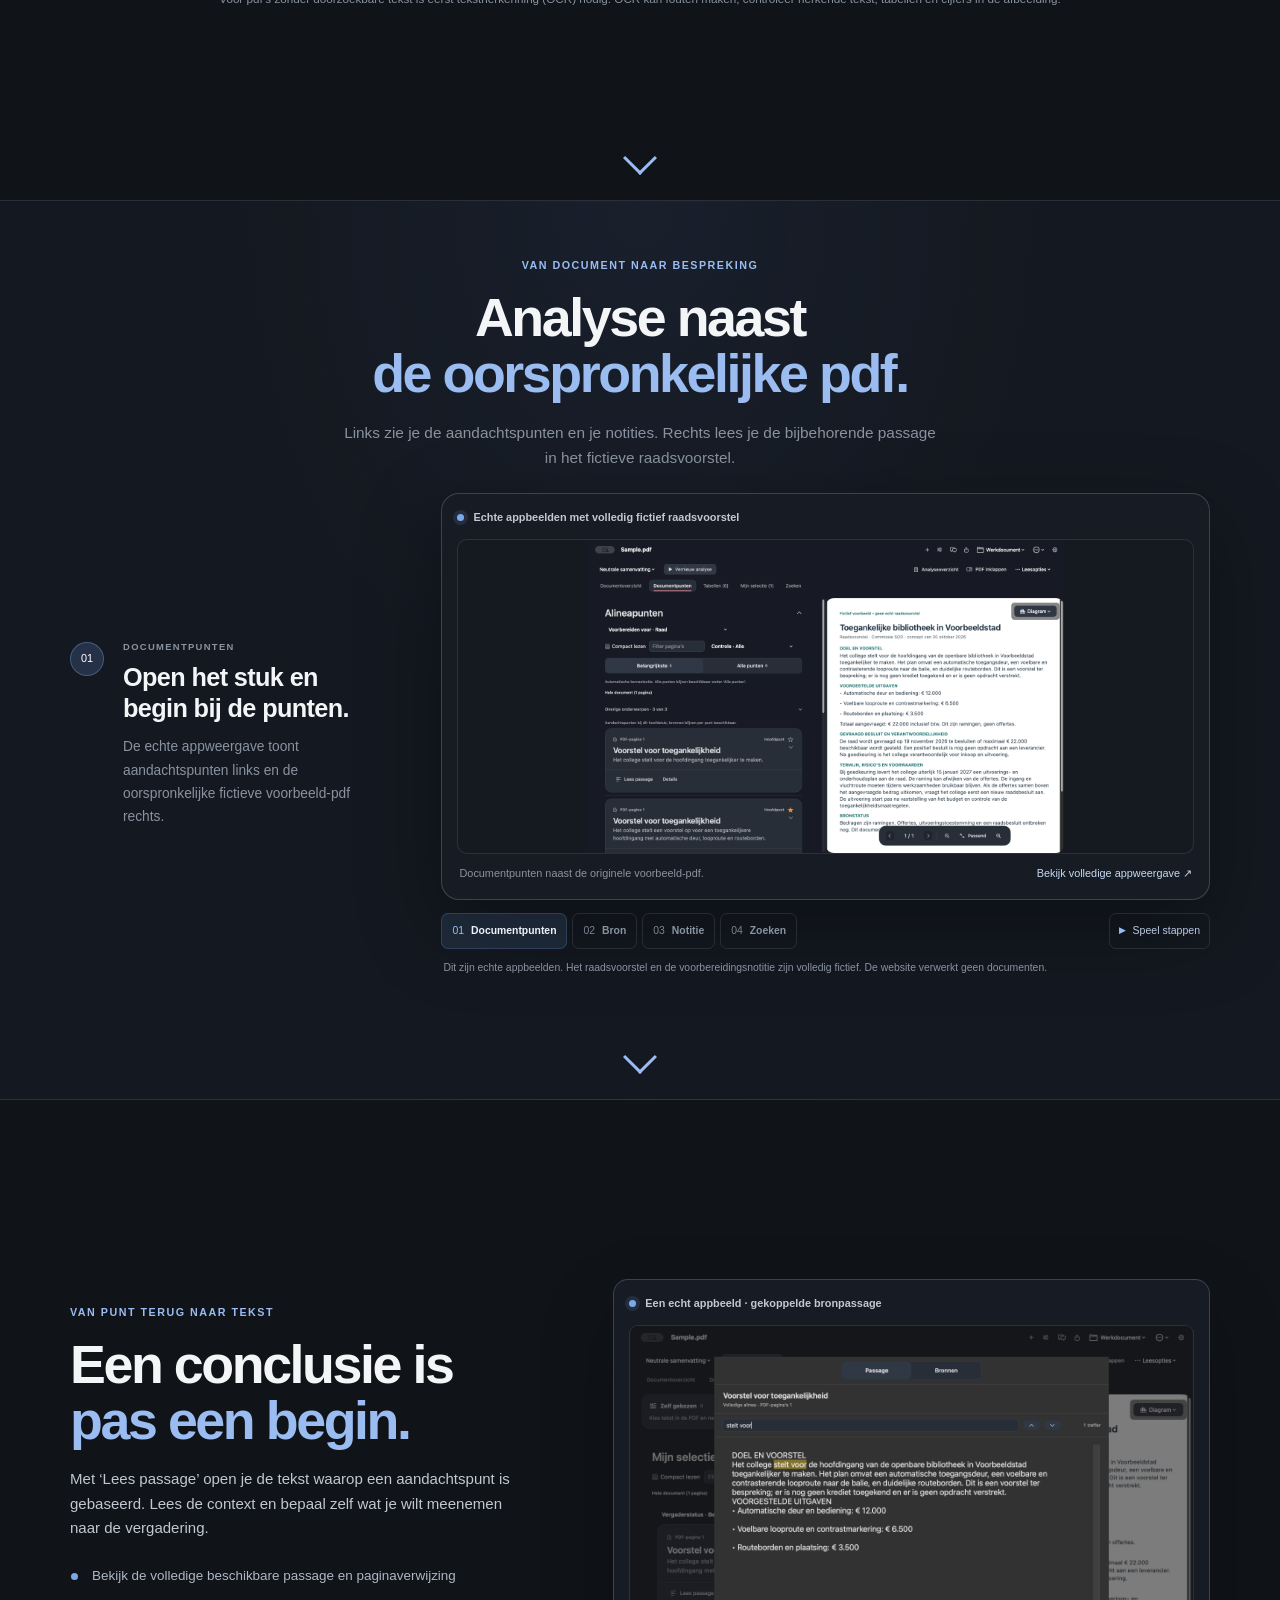
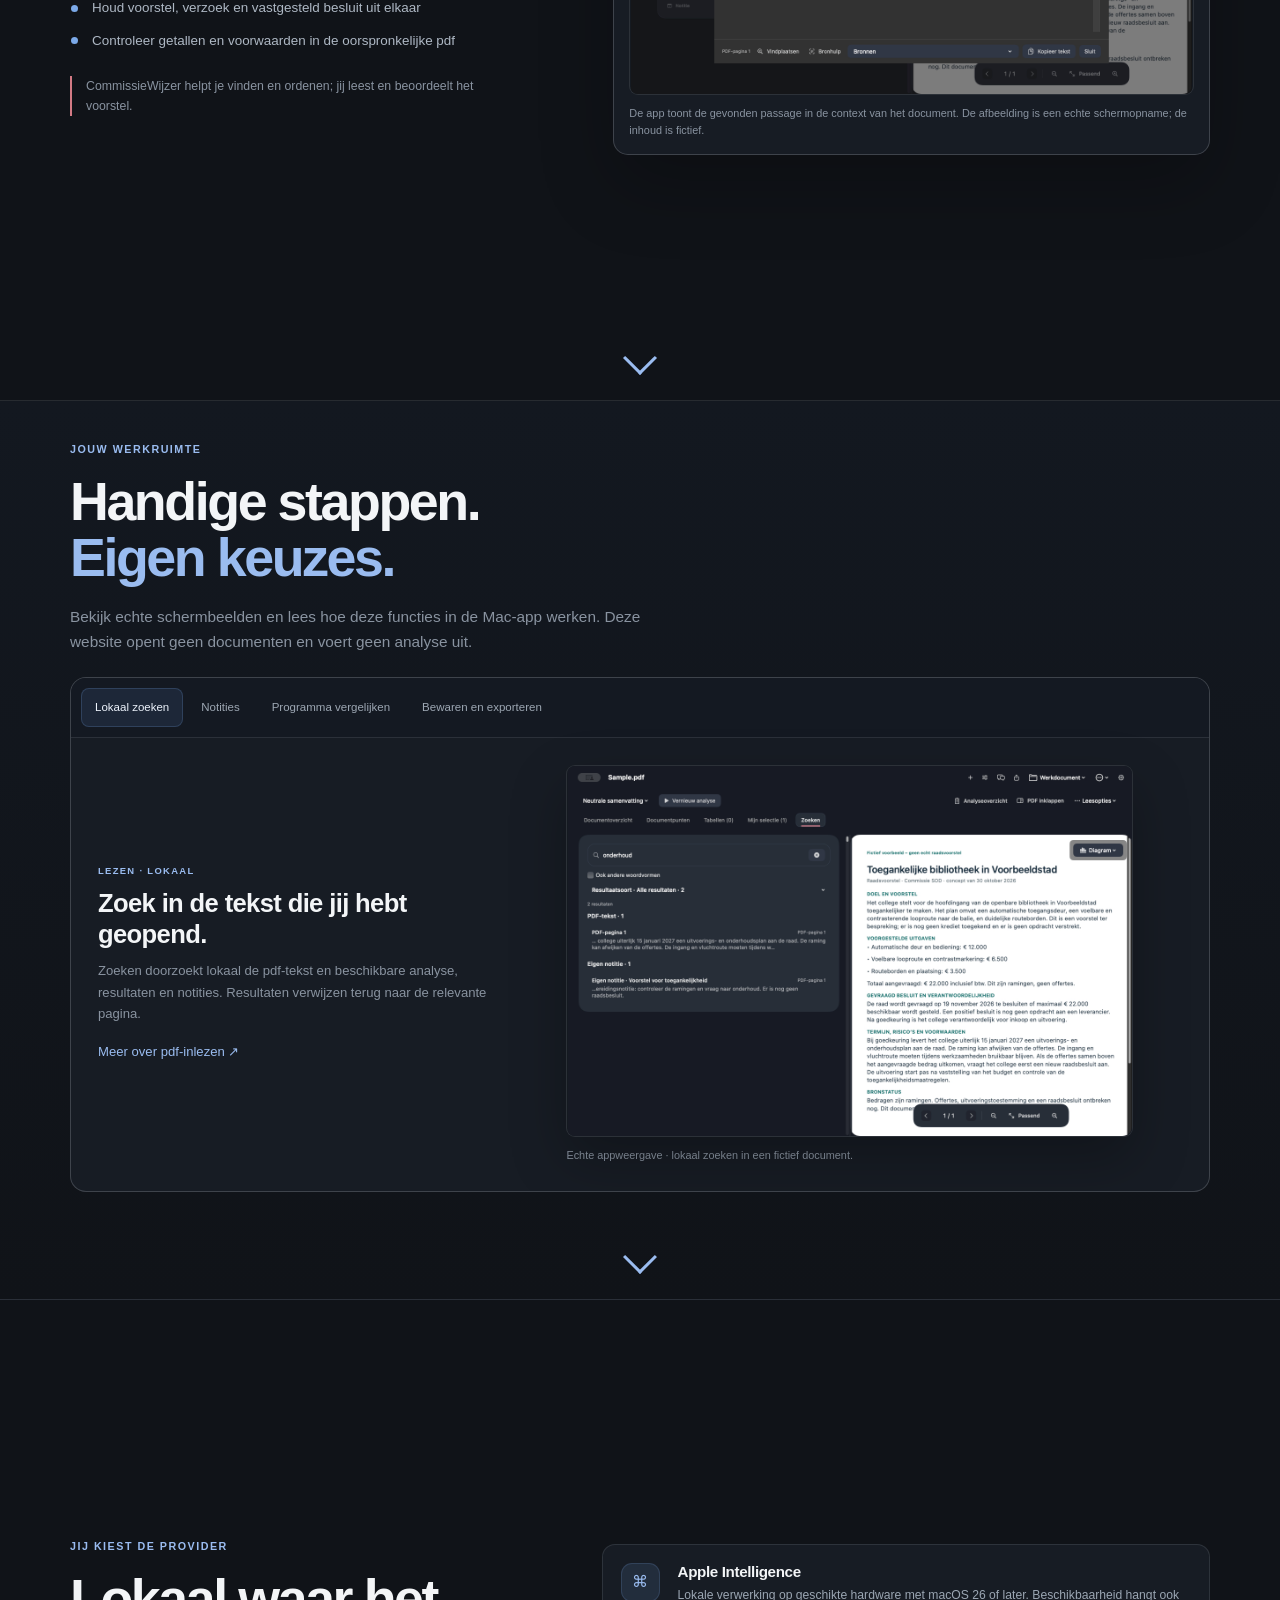
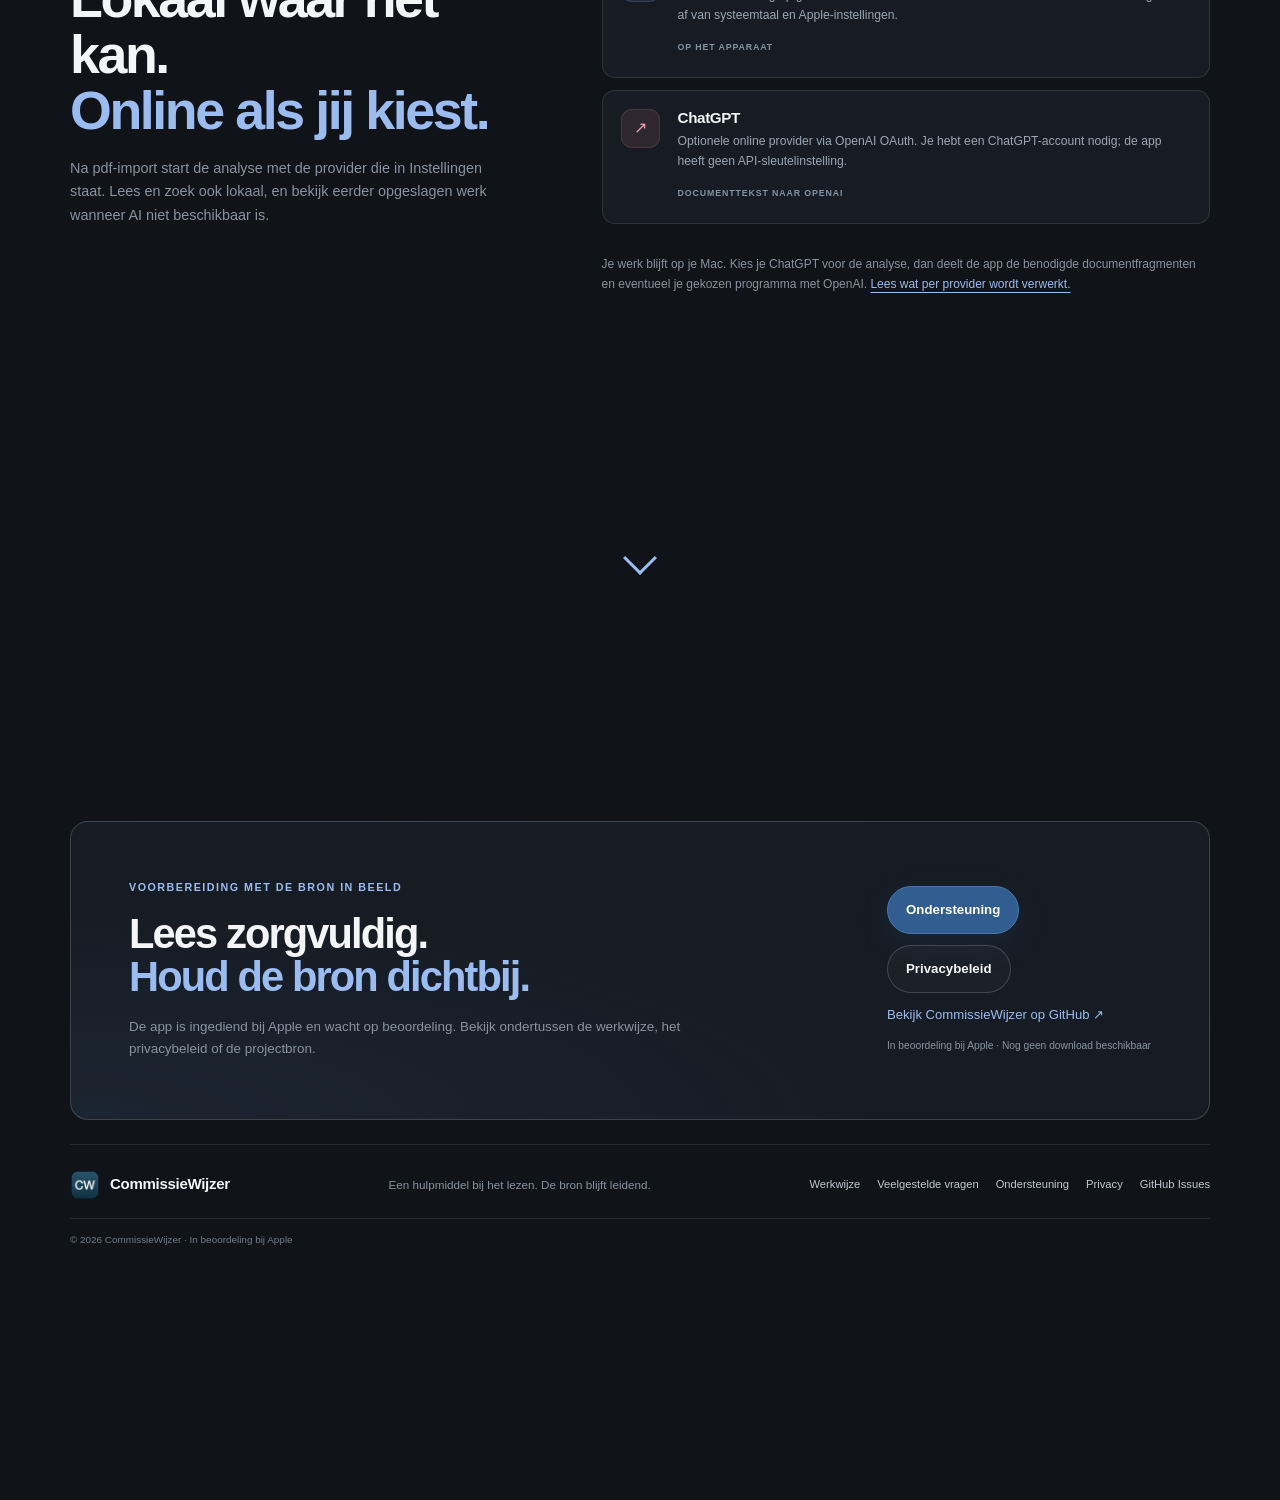
==== commit 78f307f4: "Present the landing page one full screen per gesture" ====
--- a/index.html
+++ b/index.html
@@ -9,162 +9,190 @@
   <title>CommissieWijzer — Van raadsstuk naar voorbereiding</title>
   <link rel="icon" type="image/png" href="Assets/CommissieWijzer.png">
   <link rel="stylesheet" href="styles.css">
+  <link rel="stylesheet" href="home-screens.css">
   <script defer src="site.js"></script>
 </head>
 <body class="home-page">
   <a class="skip-link" href="#main">Ga naar inhoud</a>
-  <header class="site-header wrap">
-    <a class="brand" href="index.html" aria-label="CommissieWijzer startpagina"><img src="Assets/CommissieWijzer.png" width="36" height="36" alt=""><span>CommissieWijzer</span></a>
-    <nav class="site-nav" aria-label="Hoofdnavigatie">
-      <a href="#werkwijze">Werkwijze</a><a href="#mogelijkheden">Mogelijkheden</a><a href="faq.html">Veelgestelde vragen</a><a href="support.html">Ondersteuning</a><a href="privacy.html">Privacy</a>
-    </nav>
-  </header>
 
   <main id="main">
-    <section class="hero wrap" aria-labelledby="hero-title">
-      <a class="hero-mark" href="#werkwijze" aria-label="Bekijk de werkwijze"><img src="Assets/CommissieWijzer.png" width="68" height="68" alt=""></a>
-      <p class="eyebrow"><span class="status-dot" aria-hidden="true"></span> Een Mac-app voor raads- en commissiestukken</p>
-      <h1 id="hero-title">Van raadsstuk<br><span>naar voorbereiding.</span></h1>
-      <p class="hero-lede">CommissieWijzer helpt je documenten te doorgronden en je voorbereiding te ordenen. AI geeft aanknopingspunten; jij leest de bron, weegt wat relevant is en maakt je eigen afweging. De oorspronkelijke pdf blijft leidend. De app is open source en bewaart je voorbereiding lokaal op je Mac.</p>
-      <div class="hero-actions"><a class="button button-primary" href="#werkwijze">Ontdek de werkwijze <span aria-hidden="true">↓</span></a><a class="button button-quiet" href="support.html">Ondersteuning</a></div>
-      <div class="hero-meta"><span class="release-pill"><span aria-hidden="true"></span> In beoordeling bij Apple</span><span>macOS 14 of later</span><span>Appgegevens lokaal op je Mac</span><span><a href="https://github.com/SyntheticDiz/CommissieWijzer">Open source · bekijk de broncode op GitHub</a></span></div>
+    <section class="home-screen hero-screen" id="start" tabindex="-1" data-screen="1" aria-labelledby="hero-title">
+      <div class="screen-body">
+        <header class="site-header wrap">
+          <a class="brand" href="index.html" aria-label="CommissieWijzer startpagina"><img src="Assets/CommissieWijzer.png" width="36" height="36" alt=""><span>CommissieWijzer</span></a>
+          <nav class="site-nav" aria-label="Hoofdnavigatie">
+            <a href="#werkwijze">Werkwijze</a><a href="#mogelijkheden">Mogelijkheden</a><a href="faq.html">Veelgestelde vragen</a><a href="support.html">Ondersteuning</a><a href="privacy.html">Privacy</a>
+          </nav>
+        </header>
+          <div class="hero wrap">
+            <a class="hero-mark" href="#werkwijze" aria-label="Bekijk de werkwijze"><img src="Assets/CommissieWijzer.png" width="68" height="68" alt=""></a>
+            <p class="eyebrow"><span class="status-dot" aria-hidden="true"></span> Een Mac-app voor raads- en commissiestukken</p>
+            <h1 id="hero-title">Van raadsstuk<br><span>naar voorbereiding.</span></h1>
+            <p class="hero-lede">CommissieWijzer helpt je documenten te doorgronden en je voorbereiding te ordenen. AI geeft aanknopingspunten; jij leest de bron, weegt wat relevant is en maakt je eigen afweging. De oorspronkelijke pdf blijft leidend. De app is open source en bewaart je voorbereiding lokaal op je Mac.</p>
+            <div class="hero-actions"><a class="button button-primary" href="#werkwijze">Ontdek de werkwijze <span aria-hidden="true">↓</span></a><a class="button button-quiet" href="support.html">Ondersteuning</a></div>
+            <div class="hero-meta"><span class="release-pill"><span aria-hidden="true"></span> In beoordeling bij Apple</span><span>macOS 14 of later</span><span>Appgegevens lokaal op je Mac</span><span><a href="https://github.com/SyntheticDiz/CommissieWijzer">Open source · bekijk de broncode op GitHub</a></span></div>
+          </div>
+      </div>
+      <a class="screen-next" href="#inleiding" data-screen-next aria-label="Volgend scherm: inleiding"><span aria-hidden="true"></span></a>
     </section>
 
-    <section class="intro-features wrap" id="inleiding" aria-labelledby="intro-features-title">
-      <div class="intro-features-copy">
-        <p class="eyebrow">Rustige voorbereiding, punt voor punt</p>
-        <h2 id="intro-features-title">Van eerste lezing<br><span>tot eigen agenda.</span></h2>
-        <p>Raadsleden en commissieleden worden vaak overladen met een eindeloze stroom onderzoeken, rapporten en gemeentelijke documenten. Voor grote fracties is dit geen probleem, maar kleinere fracties kunnen om uiteenlopende redenen al snel door de bomen het bos niet meer zien. Tegelijkertijd wordt er natuurlijk ook van hen verwacht dat ze goed en nauwkeurig werk leveren en dossierkennis opbouwen. Om hen te helpen is er CommissieWijzer: een handig hulpmiddel bij de voorbereiding op je volgende raads- of commissievergadering. CommissieWijzer maakt het eenvoudig om complexe documentatie om te zetten in begrijpelijke taal, zodat je minder tijd kwijt bent aan het doorspitten van ellenlange documenten en meer tijd hebt om je in te zetten voor de dingen waar jij en je fractie voor staan.</p>
+    <section class="home-screen intro-screen" id="inleiding" tabindex="-1" data-screen="2" aria-labelledby="intro-features-title">
+      <div class="screen-body">
+        <div class="intro-features wrap">
+          <div class="intro-features-copy">
+            <p class="eyebrow">Rustige voorbereiding, punt voor punt</p>
+            <h2 id="intro-features-title">Van eerste lezing<br><span>tot eigen agenda.</span></h2>
+            <p>Raadsleden en commissieleden worden vaak overladen met een eindeloze stroom onderzoeken, rapporten en gemeentelijke documenten. Voor grote fracties is dit geen probleem, maar kleinere fracties kunnen om uiteenlopende redenen al snel door de bomen het bos niet meer zien. Tegelijkertijd wordt er natuurlijk ook van hen verwacht dat ze goed en nauwkeurig werk leveren en dossierkennis opbouwen. Om hen te helpen is er CommissieWijzer: een handig hulpmiddel bij de voorbereiding op je volgende raads- of commissievergadering. CommissieWijzer maakt het eenvoudig om complexe documentatie om te zetten in begrijpelijke taal, zodat je minder tijd kwijt bent aan het doorspitten van ellenlange documenten en meer tijd hebt om je in te zetten voor de dingen waar jij en je fractie voor staan.</p>
+          </div>
+          <details class="intro-options" open>
+            <summary>Zes mogelijkheden van CommissieWijzer</summary>
+            <div class="feature-lists" aria-label="Zes mogelijkheden van CommissieWijzer">
+              <ul class="feature-list">
+                <li>Open en analyseer pdf’s lokaal met Apple Intelligence of via je ChatGPT-abonnement.</li>
+                <li>Zet analyses om in overzichtelijke lijsten, afgestemd op specifieke commissies of de raadsvergadering.</li>
+                <li>Importeer je partijprogramma en vind punten die aansluiten bij de doelen van jouw fractie.</li>
+              </ul>
+              <ul class="feature-list">
+                <li>Maak selecties van punten die relevant zijn voor jou en je fractie.</li>
+                <li>Sla punten op, voeg eigen notities toe en exporteer een overzicht met bronvermeldingen.</li>
+                <li>Chat met je documenten over de inhoud.</li>
+              </ul>
+            </div>
+            <p class="intro-features-note">Voor pdf’s zonder doorzoekbare tekst is eerst tekstherkenning (OCR) nodig. OCR kan fouten maken; controleer herkende tekst, tabellen en cijfers in de afbeelding.</p>
+          </details>
+
+        </div>
       </div>
-      <div class="feature-lists" aria-label="Zes mogelijkheden van CommissieWijzer">
-        <ul class="feature-list">
-          <li>Open en analyseer pdf’s lokaal met Apple Intelligence of via je ChatGPT-abonnement.</li>
-          <li>Zet analyses om in overzichtelijke lijsten, afgestemd op specifieke commissies of de raadsvergadering.</li>
-          <li>Importeer je partijprogramma en vind punten die aansluiten bij de doelen van jouw fractie.</li>
-        </ul>
-        <ul class="feature-list">
-          <li>Maak selecties van punten die relevant zijn voor jou en je fractie.</li>
-          <li>Sla punten op, voeg eigen notities toe en exporteer een overzicht met bronvermeldingen.</li>
-          <li>Chat met je documenten over de inhoud.</li>
-        </ul>
-      </div>
-      <p class="intro-features-note">Voor pdf’s zonder doorzoekbare tekst is eerst tekstherkenning (OCR) nodig. OCR kan fouten maken; controleer herkende tekst, tabellen en cijfers in de afbeelding.</p>
+      <a class="screen-next" href="#werkwijze" data-screen-next aria-label="Volgend scherm: werkwijze"><span aria-hidden="true"></span></a>
     </section>
 
-    <section class="demo-section" id="werkwijze" aria-labelledby="demo-title">
-      <div class="wrap" id="voorbeeld">
-        <div class="section-heading centered reveal">
-          <p class="eyebrow">Van document naar bespreking</p>
-          <h2 id="demo-title">Analyse naast<br><span>de oorspronkelijke pdf.</span></h2>
-          <p>CommissieWijzer ondersteunt je voorbereiding; de app neemt het werk niet van je over. Links staan de AI-analyse en je werkveld voor punten, selectie en notities; rechts staat de originele pdf. Zo kun je een aandachtspunt naast het echte document bekijken en de bron controleren. De rondgang toont echte appbeelden met een volledig fictief raadsvoorstel; de website verwerkt zelf geen documenten.</p>
-        </div>
-
-        <div class="demo-layout">
-          <div class="story-list" role="group" aria-label="Stappen in de werkwijze">
-            <article class="story-step is-current" data-story-step="0" id="stap-open">
-              <span class="story-number">01</span><div><p class="eyebrow">DOCUMENTPUNTEN</p><h3>Open het stuk en begin bij de punten.</h3><p>De echte appweergave toont aandachtspunten links en de oorspronkelijke fictieve voorbeeld-pdf rechts.</p></div>
-            </article>
-            <article class="story-step" data-story-step="1" id="stap-bron">
-              <span class="story-number">02</span><div><p class="eyebrow">BRONPASSAGE</p><h3>Volg een punt terug naar de bron.</h3><p>Open de gekoppelde passage in de pdf. Lees de volledige context en controleer zelf bedragen, voorwaarden en besluitstatus.</p></div>
-            </article>
-            <article class="story-step" data-story-step="2" id="stap-selectie">
-              <span class="story-number">03</span><div><p class="eyebrow">MIJN SELECTIE</p><h3>Bewaar je eigen selectie en notitie.</h3><p>De echte appweergave laat zien hoe een punt, persoonlijke controle en voorbereidingsnotitie bij elkaar staan.</p></div>
-            </article>
-            <article class="story-step" data-story-step="3" id="stap-zoeken">
-              <span class="story-number">04</span><div><p class="eyebrow">LOKAAL ZOEKEN</p><h3>Vind tekst en eigen notities terug.</h3><p>Zoek lokaal in de pdf, beschikbare resultaten en notities. Een resultaat verwijst terug naar de relevante pagina.</p></div>
-            </article>
+    <section class="home-screen demo-section" id="werkwijze" tabindex="-1" data-screen="3" aria-labelledby="demo-title">
+      <div class="screen-body">
+        <div class="wrap" id="voorbeeld">
+          <div class="section-heading centered reveal">
+            <p class="eyebrow">Van document naar bespreking</p>
+            <h2 id="demo-title">Analyse naast<br><span>de oorspronkelijke pdf.</span></h2>
+            <p>Links zie je de aandachtspunten en je notities. Rechts lees je de bijbehorende passage in het fictieve raadsvoorstel.</p>
           </div>
 
-          <div class="demo-sticky">
-            <figure class="app-capture reveal" aria-labelledby="capture-caption">
-              <p class="capture-label"><span class="status-dot" aria-hidden="true"></span> Echte appbeelden met volledig fictief raadsvoorstel</p>
-              <div class="capture-frame" id="demo-capture-frame" data-step="0">
-                <img id="demo-capture" class="is-active" src="WebsiteAssets/documentpunten.jpg" width="2560" height="1680" alt="Echte schermafbeelding van CommissieWijzer: documentpunten links en de fictieve voorbeeld-pdf rechts." decoding="async">
-                <img id="demo-capture-next" width="2560" height="1680" alt="" aria-hidden="true" decoding="async">
+          <div class="demo-layout">
+            <div class="story-list" role="group" aria-label="Stappen in de werkwijze">
+              <article class="story-step is-current" data-story-step="0" id="stap-open">
+                <span class="story-number">01</span><div><p class="eyebrow">DOCUMENTPUNTEN</p><h3>Open het stuk en begin bij de punten.</h3><p>De echte appweergave toont aandachtspunten links en de oorspronkelijke fictieve voorbeeld-pdf rechts.</p></div>
+              </article>
+              <article class="story-step" data-story-step="1" id="stap-bron">
+                <span class="story-number">02</span><div><p class="eyebrow">BRONPASSAGE</p><h3>Volg een punt terug naar de bron.</h3><p>Open de gekoppelde passage in de pdf. Lees de volledige context en controleer zelf bedragen, voorwaarden en besluitstatus.</p></div>
+              </article>
+              <article class="story-step" data-story-step="2" id="stap-selectie">
+                <span class="story-number">03</span><div><p class="eyebrow">MIJN SELECTIE</p><h3>Bewaar je eigen selectie en notitie.</h3><p>De echte appweergave laat zien hoe een punt, persoonlijke controle en voorbereidingsnotitie bij elkaar staan.</p></div>
+              </article>
+              <article class="story-step" data-story-step="3" id="stap-zoeken">
+                <span class="story-number">04</span><div><p class="eyebrow">LOKAAL ZOEKEN</p><h3>Vind tekst en eigen notities terug.</h3><p>Zoek lokaal in de pdf, beschikbare resultaten en notities. Een resultaat verwijst terug naar de relevante pagina.</p></div>
+              </article>
+            </div>
+
+            <div class="demo-sticky">
+              <figure class="app-capture reveal" aria-labelledby="capture-caption">
+                <p class="capture-label"><span class="status-dot" aria-hidden="true"></span> Echte appbeelden met volledig fictief raadsvoorstel</p>
+                <div class="capture-frame" id="demo-capture-frame" data-step="0">
+                  <img id="demo-capture" class="is-active" src="WebsiteAssets/documentpunten.jpg" width="2560" height="1680" alt="Echte schermafbeelding van CommissieWijzer: documentpunten links en de fictieve voorbeeld-pdf rechts." decoding="async">
+                  <img id="demo-capture-next" width="2560" height="1680" alt="" aria-hidden="true" decoding="async">
+                </div>
+                <figcaption id="capture-caption"><span id="demo-caption-text">Documentpunten naast de originele voorbeeld-pdf.</span><a id="full-shot-link" href="WebsiteAssets/documentpunten.jpg" target="_blank" rel="noopener">Bekijk volledige appweergave <span aria-hidden="true">↗</span></a></figcaption>
+                <noscript><p class="capture-noscript">De foto toont de echte app. De vier stappen staan in de tekst ernaast.</p></noscript>
+              </figure>
+              <div class="demo-controls">
+                <div class="demo-progress" role="group" aria-label="Kies een appbeeld">
+                  <button type="button" class="progress-step is-active" aria-pressed="true" data-demo-step="0"><span>01</span><b>Documentpunten</b></button>
+                  <button type="button" class="progress-step" aria-pressed="false" data-demo-step="1"><span>02</span><b>Bron</b></button>
+                  <button type="button" class="progress-step" aria-pressed="false" data-demo-step="2"><span>03</span><b>Notitie</b></button>
+                  <button type="button" class="progress-step" aria-pressed="false" data-demo-step="3"><span>04</span><b>Zoeken</b></button>
+                </div>
+                <button type="button" class="play-control" id="play-demo" aria-pressed="false" aria-label="Speel appbeelden automatisch af"><span aria-hidden="true">▶</span><span class="play-label">Speel stappen</span></button>
               </div>
-              <figcaption id="capture-caption"><span id="demo-caption-text">Documentpunten naast de originele voorbeeld-pdf.</span><a id="full-shot-link" href="WebsiteAssets/documentpunten.jpg" target="_blank" rel="noopener">Bekijk volledige appweergave <span aria-hidden="true">↗</span></a></figcaption>
-              <noscript><p class="capture-noscript">De foto toont de echte app. De vier stappen staan in de tekst ernaast.</p></noscript>
-            </figure>
-            <div class="demo-controls">
-              <div class="demo-progress" role="group" aria-label="Kies een appbeeld">
-                <button type="button" class="progress-step is-active" aria-pressed="true" data-demo-step="0"><span>01</span><b>Documentpunten</b></button>
-                <button type="button" class="progress-step" aria-pressed="false" data-demo-step="1"><span>02</span><b>Bron</b></button>
-                <button type="button" class="progress-step" aria-pressed="false" data-demo-step="2"><span>03</span><b>Notitie</b></button>
-                <button type="button" class="progress-step" aria-pressed="false" data-demo-step="3"><span>04</span><b>Zoeken</b></button>
-              </div>
-              <button type="button" class="play-control" id="play-demo" aria-pressed="false" aria-label="Speel appbeelden automatisch af"><span aria-hidden="true">▶</span><span class="play-label">Speel stappen</span></button>
+              <p class="demo-disclaimer">Dit zijn echte appbeelden. Het raadsvoorstel en de voorbereidingsnotitie zijn volledig fictief. De website verwerkt geen documenten.</p>
             </div>
-            <p class="demo-disclaimer">Dit zijn echte appbeelden. Het raadsvoorstel en de voorbereidingsnotitie zijn volledig fictief. De website verwerkt geen documenten.</p>
           </div>
         </div>
       </div>
+      <a class="screen-next" href="#bron" data-screen-next aria-label="Volgend scherm: bronpassage"><span aria-hidden="true"></span></a>
     </section>
 
-    <section class="source-section section-pad" aria-labelledby="source-title">
-      <div class="wrap source-layout">
-        <div class="source-copy">
-          <p class="eyebrow">Van punt terug naar tekst</p>
-          <h2 id="source-title">Een conclusie is<br><span>pas een begin.</span></h2>
-          <p>Een AI-punt is een aanknopingspunt, geen oordeel. Kies ‘Lees passage’ om de gekoppelde tekst in context te openen en snel naast je analyse te controleren. Lees de passage zelf, weeg de betekenis en bepaal wat relevant is voor jouw fractie. Controleer bedragen, voorwaarden en besluitstatus in de oorspronkelijke pdf; een citaat of uitleg kan onvolledig of onjuist zijn.</p>
-          <ul class="plain-list"><li>Bekijk de volledige beschikbare passage en paginaverwijzing</li><li>Houd voorstel, verzoek en vastgesteld besluit uit elkaar</li><li>Controleer getallen en voorwaarden in de oorspronkelijke pdf</li></ul>
-          <p class="quiet-note">CommissieWijzer helpt je vinden en ordenen; jij leest en beoordeelt het voorstel.</p>
+    <section class="home-screen source-section section-pad" id="bron" tabindex="-1" data-screen="4" aria-labelledby="source-title">
+      <div class="screen-body">
+        <div class="wrap source-layout">
+          <div class="source-copy">
+            <p class="eyebrow">Van punt terug naar tekst</p>
+            <h2 id="source-title">Een conclusie is<br><span>pas een begin.</span></h2>
+            <p>Met ‘Lees passage’ open je de tekst waarop een aandachtspunt is gebaseerd. Lees de context en bepaal zelf wat je wilt meenemen naar de vergadering.</p>
+            <ul class="plain-list"><li>Bekijk de volledige beschikbare passage en paginaverwijzing</li><li>Houd voorstel, verzoek en vastgesteld besluit uit elkaar</li><li>Controleer getallen en voorwaarden in de oorspronkelijke pdf</li></ul>
+            <p class="quiet-note">CommissieWijzer helpt je vinden en ordenen; jij leest en beoordeelt het voorstel.</p>
+          </div>
+          <figure class="source-visual reveal">
+            <p class="capture-label"><span class="status-dot" aria-hidden="true"></span> Een echt appbeeld · gekoppelde bronpassage</p>
+            <a class="source-capture-link" id="source-full-shot-link" href="WebsiteAssets/bronpassage.jpg" target="_blank" rel="noopener" aria-label="Bekijk volledige appweergave met bronpassage">
+              <img id="source-capture" src="WebsiteAssets/bronpassage.jpg" width="2560" height="1680" alt="Echte schermafbeelding van CommissieWijzer met de gevonden bronpassage uit het fictieve raadsvoorstel.">
+            </a>
+            <figcaption>De app toont de gevonden passage in de context van het document. De afbeelding is een echte schermopname; de inhoud is fictief.</figcaption>
+          </figure>
         </div>
-        <figure class="source-visual reveal">
-          <p class="capture-label"><span class="status-dot" aria-hidden="true"></span> Een echt appbeeld · gekoppelde bronpassage</p>
-          <a class="source-capture-link" id="source-full-shot-link" href="WebsiteAssets/bronpassage.jpg" target="_blank" rel="noopener" aria-label="Bekijk volledige appweergave met bronpassage">
-            <img id="source-capture" src="WebsiteAssets/bronpassage.jpg" width="2560" height="1680" alt="Echte schermafbeelding van CommissieWijzer met de gevonden bronpassage uit het fictieve raadsvoorstel.">
-          </a>
-          <figcaption>De app toont de gevonden passage in de context van het document. De afbeelding is een echte schermopname; de inhoud is fictief.</figcaption>
-        </figure>
+      </div>
+      <a class="screen-next" href="#mogelijkheden" data-screen-next aria-label="Volgend scherm: mogelijkheden"><span aria-hidden="true"></span></a>
+    </section>
+
+    <section class="home-screen feature-section section-pad" id="mogelijkheden" tabindex="-1" data-screen="5" aria-labelledby="features-title">
+      <div class="screen-body">
+        <div class="wrap">
+          <div class="section-heading feature-heading reveal"><p class="eyebrow">Jouw werkruimte</p><h2 id="features-title">Handige stappen.<br><span>Eigen keuzes.</span></h2><p>Bekijk echte schermbeelden en lees hoe deze functies in de Mac-app werken. Deze website opent geen documenten en voert geen analyse uit.</p></div>
+          <div class="feature-explorer">
+            <div class="feature-tabs" role="tablist" aria-label="Ontdek mogelijkheden">
+              <button type="button" role="tab" id="feature-tab-search" aria-selected="true" aria-controls="feature-panel" tabindex="0" data-feature="search">Lokaal zoeken</button>
+              <button type="button" role="tab" id="feature-tab-notes" aria-selected="false" aria-controls="feature-panel" tabindex="-1" data-feature="notes">Notities</button>
+              <button type="button" role="tab" id="feature-tab-program" aria-selected="false" aria-controls="feature-panel" tabindex="-1" data-feature="program">Programma vergelijken</button>
+              <button type="button" role="tab" id="feature-tab-export" aria-selected="false" aria-controls="feature-panel" tabindex="-1" data-feature="export">Bewaren en exporteren</button>
+            </div>
+            <div class="feature-panel" id="feature-panel" role="tabpanel" aria-labelledby="feature-tab-search" tabindex="0">
+              <div class="feature-description"><span class="eyebrow" id="feature-kicker">LEZEN · LOKAAL</span><h3 id="feature-title">Zoek in de tekst die jij hebt geopend.</h3><p id="feature-copy">Zoeken doorzoekt lokaal de pdf-tekst en beschikbare analyse, resultaten en notities. Resultaten verwijzen terug naar de relevante pagina.</p><a class="text-link" id="feature-link" href="support.html#scan">Meer over pdf-inlezen <span aria-hidden="true">↗</span></a></div>
+              <figure class="feature-capture">
+                <a id="feature-full-shot-link" href="WebsiteAssets/lokaal-zoeken.jpg" target="_blank" rel="noopener" aria-label="Bekijk volledige appweergave">
+                  <img id="feature-capture" class="is-active" src="WebsiteAssets/lokaal-zoeken.jpg" width="2560" height="1680" alt="Echte schermafbeelding van CommissieWijzer met lokale zoekresultaten in een fictief document.">
+                  <img id="feature-capture-next" width="2560" height="1680" alt="" aria-hidden="true">
+                </a>
+                <figcaption id="feature-caption">Echte appweergave · lokaal zoeken in een fictief document.</figcaption>
+              </figure>
+            </div>
+          </div>
+          <noscript class="nojs-feature-list">
+            <section><h3>Lokaal zoeken</h3><p>Zoek in pdf-tekst, resultaten en eigen notities; de zoekopdracht blijft lokaal.</p></section>
+            <section><h3>Notities</h3><p>Voeg eigen vragen en geselecteerde passages toe aan je voorbereiding en werkdocument.</p></section>
+            <section><h3>Programma vergelijken</h3><p>Vergelijk desgewenst met een programma dat je zelf kiest; de neutrale samenvatting gebruikt dat kader niet.</p></section>
+            <section><h3>Bewaren en exporteren</h3><p>Bewaar een werkdocument op je Mac of exporteer een samenvatting of selectie als pdf.</p></section>
+          </noscript>
+        </div>
+      </div>
+      <a class="screen-next" href="#providers" data-screen-next aria-label="Volgend scherm: providerkeuze"><span aria-hidden="true"></span></a>
+    </section>
+
+    <section class="home-screen provider-section section-pad" id="providers" tabindex="-1" data-screen="6" aria-labelledby="provider-title">
+      <div class="screen-body">
+        <div class="wrap provider-layout">
+          <div><p class="eyebrow">Jij kiest de provider</p><h2 id="provider-title">Lokaal waar het kan.<br><span>Online als jij kiest.</span></h2><p class="provider-lede">Na pdf-import start de analyse met de provider die in Instellingen staat. Lees en zoek ook lokaal, en bekijk eerder opgeslagen werk wanneer AI niet beschikbaar is.</p></div>
+          <div class="provider-options">
+            <article class="provider-option"><span class="provider-icon" aria-hidden="true">⌘</span><div><h3>Apple Intelligence</h3><p>Lokale verwerking op geschikte hardware met macOS 26 of later. Beschikbaarheid hangt ook af van systeemtaal en Apple-instellingen.</p><span class="provider-tag">OP HET APPARAAT</span></div></article>
+            <article class="provider-option"><span class="provider-icon provider-icon-online" aria-hidden="true">↗</span><div><h3>ChatGPT</h3><p>Optionele online provider via OpenAI OAuth. Je hebt een ChatGPT-account nodig; de app heeft geen API-sleutelinstelling.</p><span class="provider-tag">DOCUMENTTEKST NAAR OPENAI</span></div></article>
+          </div>
+          <p class="provider-disclosure">Je werk blijft op je Mac. Kies je ChatGPT voor de analyse, dan deelt de app de benodigde documentfragmenten en eventueel je gekozen programma met OpenAI. <a href="privacy.html">Lees wat per provider wordt verwerkt.</a></p>
+        </div>
+      </div>
+      <a class="screen-next" href="#afronding" data-screen-next aria-label="Volgend scherm: afronding"><span aria-hidden="true"></span></a>
+    </section>
+
+    <section class="home-screen closing-section section-pad" id="afronding" tabindex="-1" data-screen="7" aria-labelledby="closing-title">
+      <div class="screen-body">
+        <div class="wrap closing-card"><div><p class="eyebrow">Voorbereiding met de bron in beeld</p><h2 id="closing-title">Lees zorgvuldig.<br><span>Houd de bron dichtbij.</span></h2><p>De app is ingediend bij Apple en wacht op beoordeling. Bekijk ondertussen de werkwijze, het privacybeleid of de projectbron.</p></div><div class="closing-actions"><a class="button button-primary" href="support.html">Ondersteuning</a><a class="button button-quiet" href="privacy.html">Privacybeleid</a><a class="text-link" href="https://github.com/SyntheticDiz/CommissieWijzer">Bekijk CommissieWijzer op GitHub <span aria-hidden="true">↗</span></a><span class="release-note">In beoordeling bij Apple · Nog geen download beschikbaar</span></div></div>
+        <footer class="site-footer wrap"><a class="brand" href="index.html"><img src="Assets/CommissieWijzer.png" width="30" height="30" alt=""><span>CommissieWijzer</span></a><p>Een hulpmiddel bij het lezen. De bron blijft leidend.</p><nav aria-label="Voettekst"><a href="#werkwijze">Werkwijze</a><a href="faq.html">Veelgestelde vragen</a><a href="support.html">Ondersteuning</a><a href="privacy.html">Privacy</a><a href="https://github.com/SyntheticDiz/CommissieWijzer/issues">GitHub Issues</a></nav><small>© 2026 CommissieWijzer · In beoordeling bij Apple</small></footer>
       </div>
     </section>
-
-    <section class="feature-section section-pad" id="mogelijkheden" aria-labelledby="features-title">
-      <div class="wrap">
-        <div class="section-heading feature-heading reveal"><p class="eyebrow">Jouw werkruimte</p><h2 id="features-title">Handige stappen.<br><span>Eigen keuzes.</span></h2><p>Bekijk echte schermbeelden en lees hoe deze functies in de Mac-app werken. Deze website opent geen documenten en voert geen analyse uit.</p></div>
-        <div class="feature-explorer">
-          <div class="feature-tabs" role="tablist" aria-label="Ontdek mogelijkheden">
-            <button type="button" role="tab" id="feature-tab-search" aria-selected="true" aria-controls="feature-panel" tabindex="0" data-feature="search">Lokaal zoeken</button>
-            <button type="button" role="tab" id="feature-tab-notes" aria-selected="false" aria-controls="feature-panel" tabindex="-1" data-feature="notes">Notities</button>
-            <button type="button" role="tab" id="feature-tab-program" aria-selected="false" aria-controls="feature-panel" tabindex="-1" data-feature="program">Programma vergelijken</button>
-            <button type="button" role="tab" id="feature-tab-export" aria-selected="false" aria-controls="feature-panel" tabindex="-1" data-feature="export">Bewaren en exporteren</button>
-          </div>
-          <div class="feature-panel" id="feature-panel" role="tabpanel" aria-labelledby="feature-tab-search" tabindex="0">
-            <div class="feature-description"><span class="eyebrow" id="feature-kicker">LEZEN · LOKAAL</span><h3 id="feature-title">Zoek in de tekst die jij hebt geopend.</h3><p id="feature-copy">Zoeken doorzoekt lokaal de pdf-tekst en beschikbare analyse, resultaten en notities. Resultaten verwijzen terug naar de relevante pagina.</p><a class="text-link" id="feature-link" href="support.html#scan">Meer over pdf-inlezen <span aria-hidden="true">↗</span></a></div>
-            <figure class="feature-capture">
-              <a id="feature-full-shot-link" href="WebsiteAssets/lokaal-zoeken.jpg" target="_blank" rel="noopener" aria-label="Bekijk volledige appweergave">
-                <img id="feature-capture" class="is-active" src="WebsiteAssets/lokaal-zoeken.jpg" width="2560" height="1680" alt="Echte schermafbeelding van CommissieWijzer met lokale zoekresultaten in een fictief document.">
-                <img id="feature-capture-next" width="2560" height="1680" alt="" aria-hidden="true">
-              </a>
-              <figcaption id="feature-caption">Echte appweergave · lokaal zoeken in een fictief document.</figcaption>
-            </figure>
-          </div>
-        </div>
-        <noscript class="nojs-feature-list">
-          <section><h3>Lokaal zoeken</h3><p>Zoek in pdf-tekst, resultaten en eigen notities; de zoekopdracht blijft lokaal.</p></section>
-          <section><h3>Notities</h3><p>Voeg eigen vragen en geselecteerde passages toe aan je voorbereiding en werkdocument.</p></section>
-          <section><h3>Programma vergelijken</h3><p>Vergelijk desgewenst met een programma dat je zelf kiest; de neutrale samenvatting gebruikt dat kader niet.</p></section>
-          <section><h3>Bewaren en exporteren</h3><p>Bewaar een werkdocument op je Mac of exporteer een samenvatting of selectie als pdf.</p></section>
-        </noscript>
-      </div>
-    </section>
-
-    <section class="provider-section section-pad" aria-labelledby="provider-title">
-      <div class="wrap provider-layout">
-        <div><p class="eyebrow">Jij kiest de provider</p><h2 id="provider-title">Lokaal waar het kan.<br><span>Online als jij kiest.</span></h2><p class="provider-lede">Na pdf-import start de analyse met de provider die in Instellingen staat. Lees en zoek ook lokaal, en bekijk eerder opgeslagen werk wanneer AI niet beschikbaar is.</p></div>
-        <div class="provider-options">
-          <article class="provider-option"><span class="provider-icon" aria-hidden="true">⌘</span><div><h3>Apple Intelligence</h3><p>Lokale verwerking op geschikte hardware met macOS 26 of later. Beschikbaarheid hangt ook af van systeemtaal en Apple-instellingen.</p><span class="provider-tag">OP HET APPARAAT</span></div></article>
-          <article class="provider-option"><span class="provider-icon provider-icon-online" aria-hidden="true">↗</span><div><h3>ChatGPT</h3><p>Optionele online provider via OpenAI OAuth. Je hebt een ChatGPT-account nodig; de app heeft geen API-sleutelinstelling.</p><span class="provider-tag">DOCUMENTTEKST NAAR OPENAI</span></div></article>
-        </div>
-        <p class="provider-disclosure">Pdf’s, werkdocumenten, notities, voorkeuren en caches worden lokaal op je Mac bewaard; CommissieWijzer heeft geen eigen server of cloudopslag. Kies je ChatGPT, dan stuurt de app benodigde documentfragmenten en eventueel je gekozen programma online naar OpenAI. Apple Intelligence verwerkt lokaal op geschikte Macs met macOS 26 of later; CommissieWijzer zelf vereist macOS 14 of later. <a href="privacy.html">Lees wat per provider wordt verwerkt.</a></p>
-      </div>
-    </section>
-
-    <section class="closing-section section-pad">
-      <div class="wrap closing-card"><div><p class="eyebrow">Voorbereiding met de bron in beeld</p><h2>Lees zorgvuldig.<br><span>Houd de bron dichtbij.</span></h2><p>De app is ingediend bij Apple en wacht op beoordeling. Bekijk ondertussen de werkwijze, het privacybeleid of de projectbron.</p></div><div class="closing-actions"><a class="button button-primary" href="support.html">Ondersteuning</a><a class="button button-quiet" href="privacy.html">Privacybeleid</a><a class="text-link" href="https://github.com/SyntheticDiz/CommissieWijzer">Bekijk CommissieWijzer op GitHub <span aria-hidden="true">↗</span></a><span class="release-note">In beoordeling bij Apple · Nog geen download beschikbaar</span></div></div>
-    </section>
   </main>
-
-  <footer class="site-footer wrap"><a class="brand" href="index.html"><img src="Assets/CommissieWijzer.png" width="30" height="30" alt=""><span>CommissieWijzer</span></a><p>Een hulpmiddel bij het lezen. De bron blijft leidend.</p><nav aria-label="Voettekst"><a href="#werkwijze">Werkwijze</a><a href="faq.html">Veelgestelde vragen</a><a href="support.html">Ondersteuning</a><a href="privacy.html">Privacy</a><a href="https://github.com/SyntheticDiz/CommissieWijzer/issues">GitHub Issues</a></nav><small>© 2026 CommissieWijzer · In beoordeling bij Apple</small></footer>
 </body>
 </html>
--- a/home-screens.css
+++ b/home-screens.css
@@ -0,0 +1,107 @@
+/* The window moves between screens. Only oversized content scrolls inside a screen. */
+html:has(.home-page) {
+  scroll-snap-type: y mandatory;
+  scroll-padding: 0;
+}
+
+.home-screen {
+  display: grid;
+  grid-template-rows: minmax(0, 1fr) auto;
+  height: 100vh;
+  height: 100dvh;
+  padding: 0;
+  overflow: clip;
+  scroll-snap-align: start;
+  scroll-snap-stop: always;
+}
+
+.screen-body {
+  display: flex;
+  flex-direction: column;
+  overflow: auto;
+  overscroll-behavior: contain;
+  padding-block: clamp(16px, 3vh, 40px);
+}
+
+.screen-body > * { flex-shrink: 0; }
+.screen-body > :first-child { margin-block-start: auto; }
+.screen-body > :last-child { margin-block-end: auto; }
+.hero-screen .screen-body { padding-block: 0; }
+.hero-screen .site-header { margin-block-start: 0; }
+.hero-screen .hero { flex: 1 0 auto; min-height: 0; padding-block: clamp(20px, 4vh, 55px); }
+.intro-screen .intro-features { padding-block: 0; }
+
+.screen-next {
+  display: grid;
+  place-items: center;
+  justify-self: center;
+  width: 80px;
+  height: 58px;
+  margin-bottom: max(8px, env(safe-area-inset-bottom));
+  color: var(--blue-strong);
+  border-radius: 24px;
+}
+
+.screen-next span {
+  width: 24px;
+  height: 24px;
+  border-right: 3px solid currentColor;
+  border-bottom: 3px solid currentColor;
+  transform: translateY(-5px) rotate(45deg);
+}
+
+.screen-next:hover { color: white; background: var(--blue-soft); }
+.home-screen .section-heading { margin-bottom: clamp(14px, 2.5vh, 32px); }
+.home-screen .demo-layout { align-items: center; }
+.home-screen .demo-sticky { position: static; }
+.home-screen .story-step { min-height: 0; padding-block: 10px; }
+.js .home-screen .story-step:not(.is-current) { display: none; }
+.home-screen .capture-frame { max-height: 43dvh; }
+.home-screen .feature-panel { padding: clamp(16px, 3vh, 36px); }
+.closing-section .site-footer { margin-top: 24px; }
+
+@media (max-width: 700px) {
+  .home-screen .hero { padding-block: 18px; }
+  .home-screen .hero-mark { margin-bottom: 14px; }
+  .home-screen .hero-meta { margin-top: 18px; }
+  .home-screen .demo-layout { gap: 8px; }
+  .home-screen .story-list { display: block; }
+  .home-screen .story-step { padding: 10px; }
+  .home-screen .feature-panel { gap: 12px; }
+  .home-screen .feature-capture { width: min(100%, 40dvh); margin-inline: auto; }
+  .screen-next { height: 50px; }
+}
+
+.intro-options > summary {
+  cursor: pointer;
+  color: var(--blue-strong);
+  padding-block: 10px;
+}
+@media (min-width: 701px) {
+  .js .intro-options > summary { display: none; }
+}
+
+/* Keep the image and its controls together, including on shorter displays. */
+.home-screen .capture-frame { max-height: 35dvh; }
+.home-screen .feature-capture { max-width: 63dvh; }
+@media (max-width: 700px) {
+  .home-screen .screen-body { padding-block: 14px; }
+  .hero-screen .screen-body { padding-top: 0; }
+  .hero-screen .hero-mark,
+  .demo-section .demo-disclaimer,
+  .demo-section .section-heading > p:last-child,
+  .source-section .quiet-note,
+  .feature-section .feature-heading > p:last-child { display: none; }
+
+  .hero-screen .hero-actions { flex-direction: row; }
+  .hero-screen .hero-actions .button { width: auto; flex: 1; }
+  .demo-section .demo-controls { gap: 6px; }
+  .demo-section .demo-progress { display: grid; grid-template-columns: repeat(4, 1fr); }
+  .demo-section .progress-step { display: grid; gap: 0; justify-content: center; }
+  .home-screen .source-layout,
+  .home-screen .provider-layout { gap: 12px; }
+  .home-screen .source-copy .plain-list { margin-block: 12px; gap: 4px; }
+  .home-screen .feature-tabs button { min-height: 35px; }
+  .home-screen .feature-panel { padding: 12px; }
+  .home-screen .provider-option { padding: 12px; }
+}
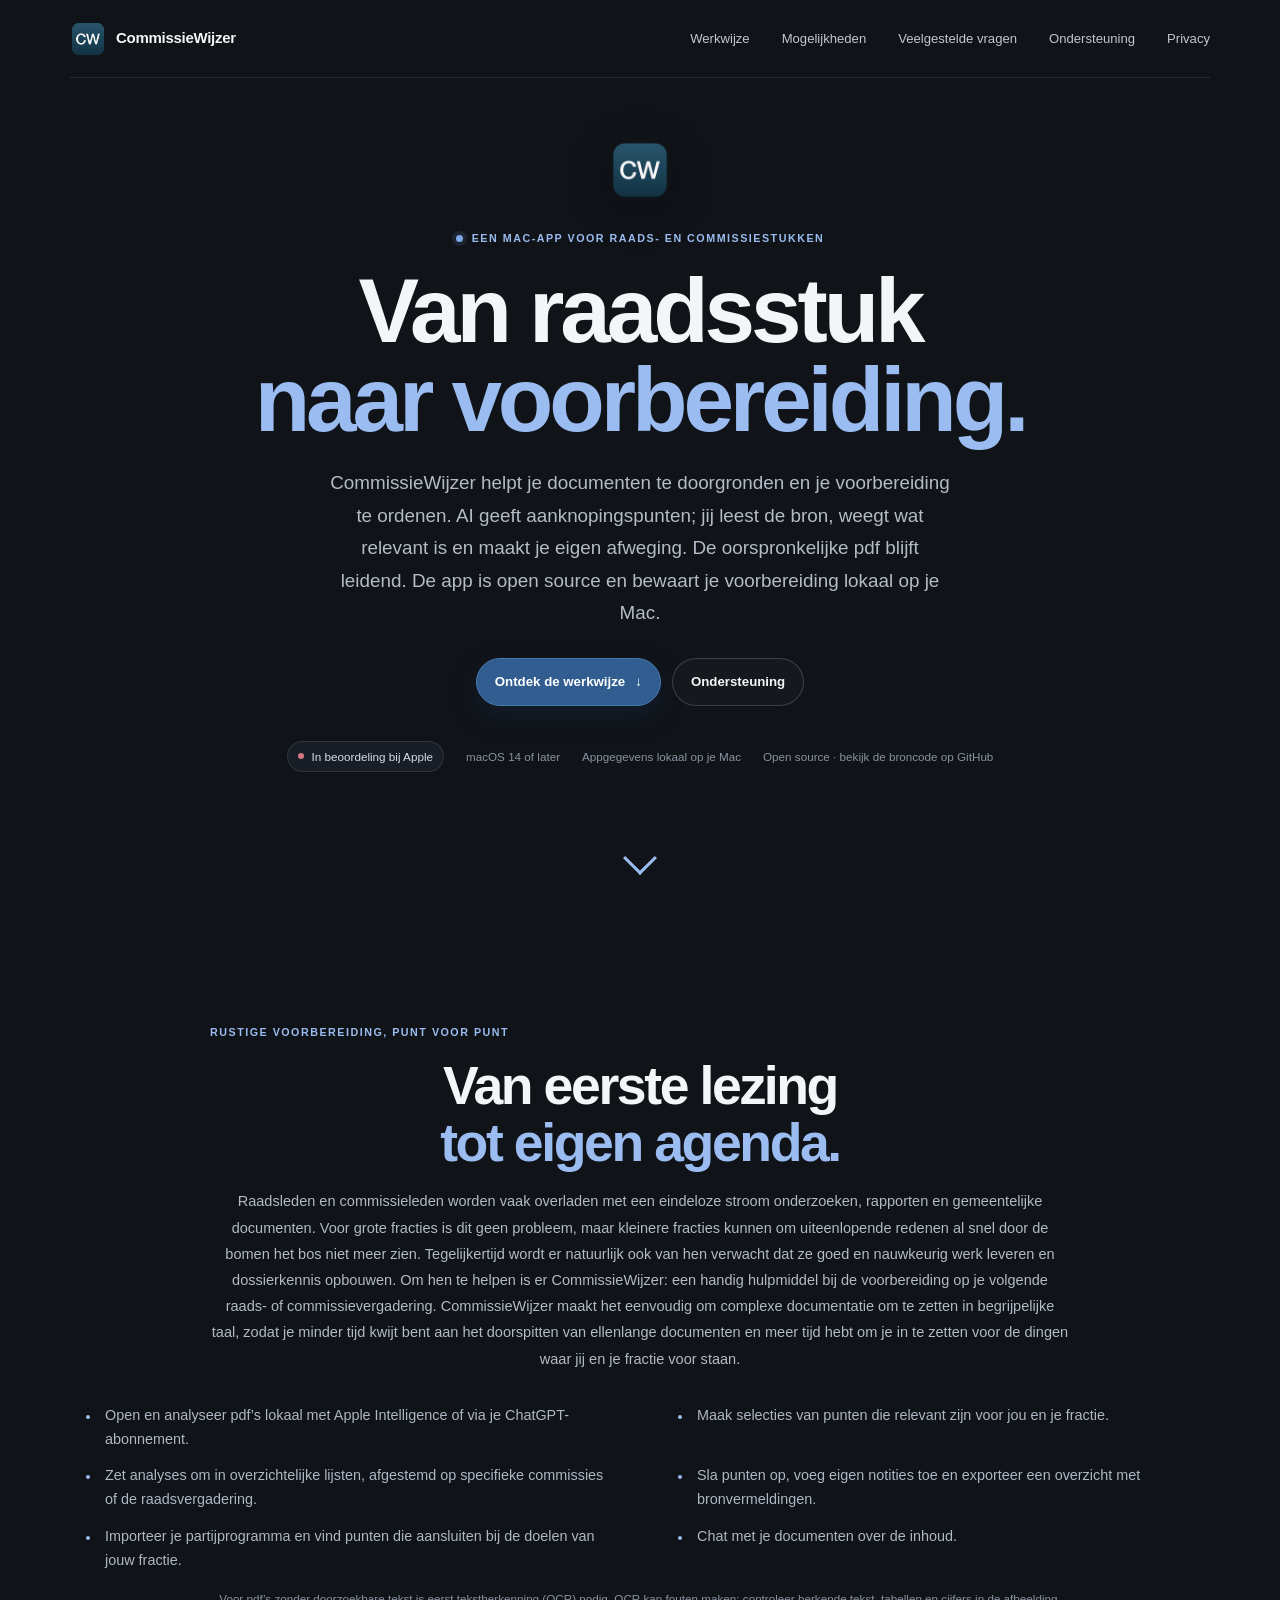
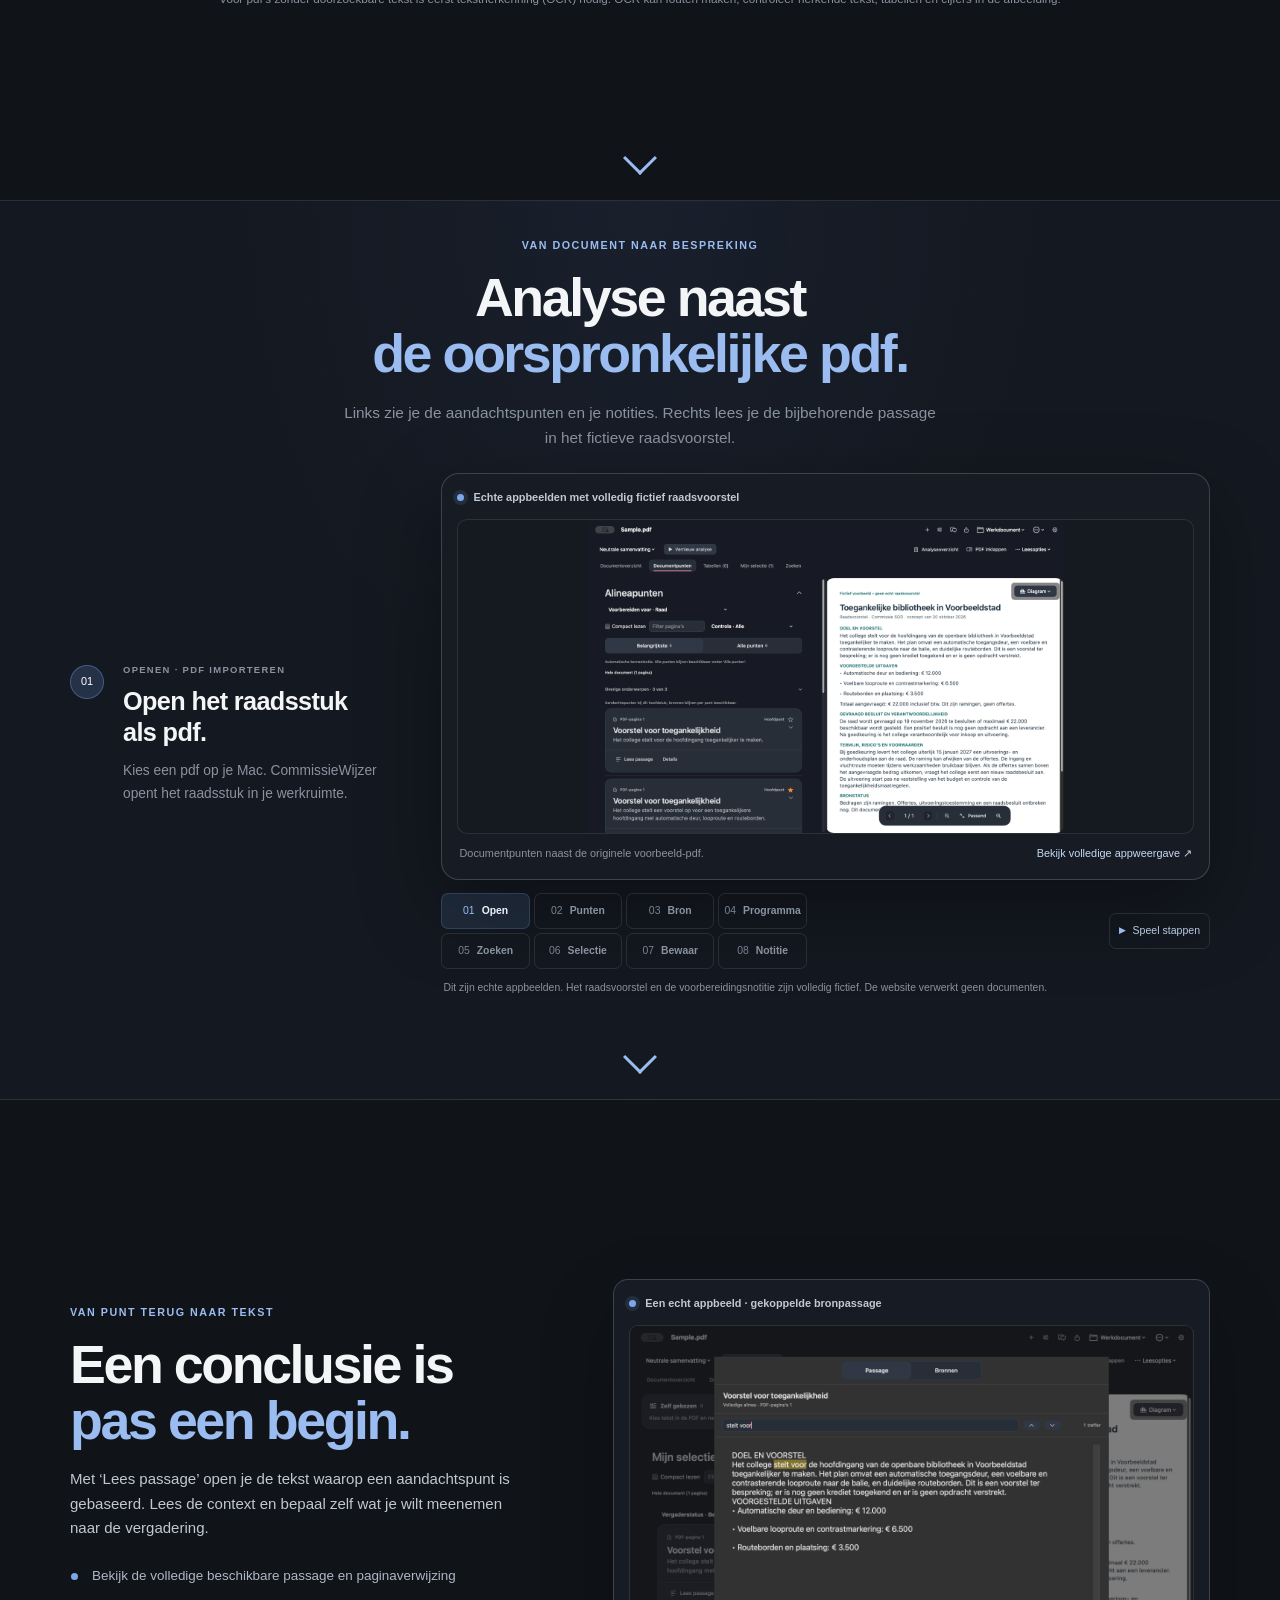
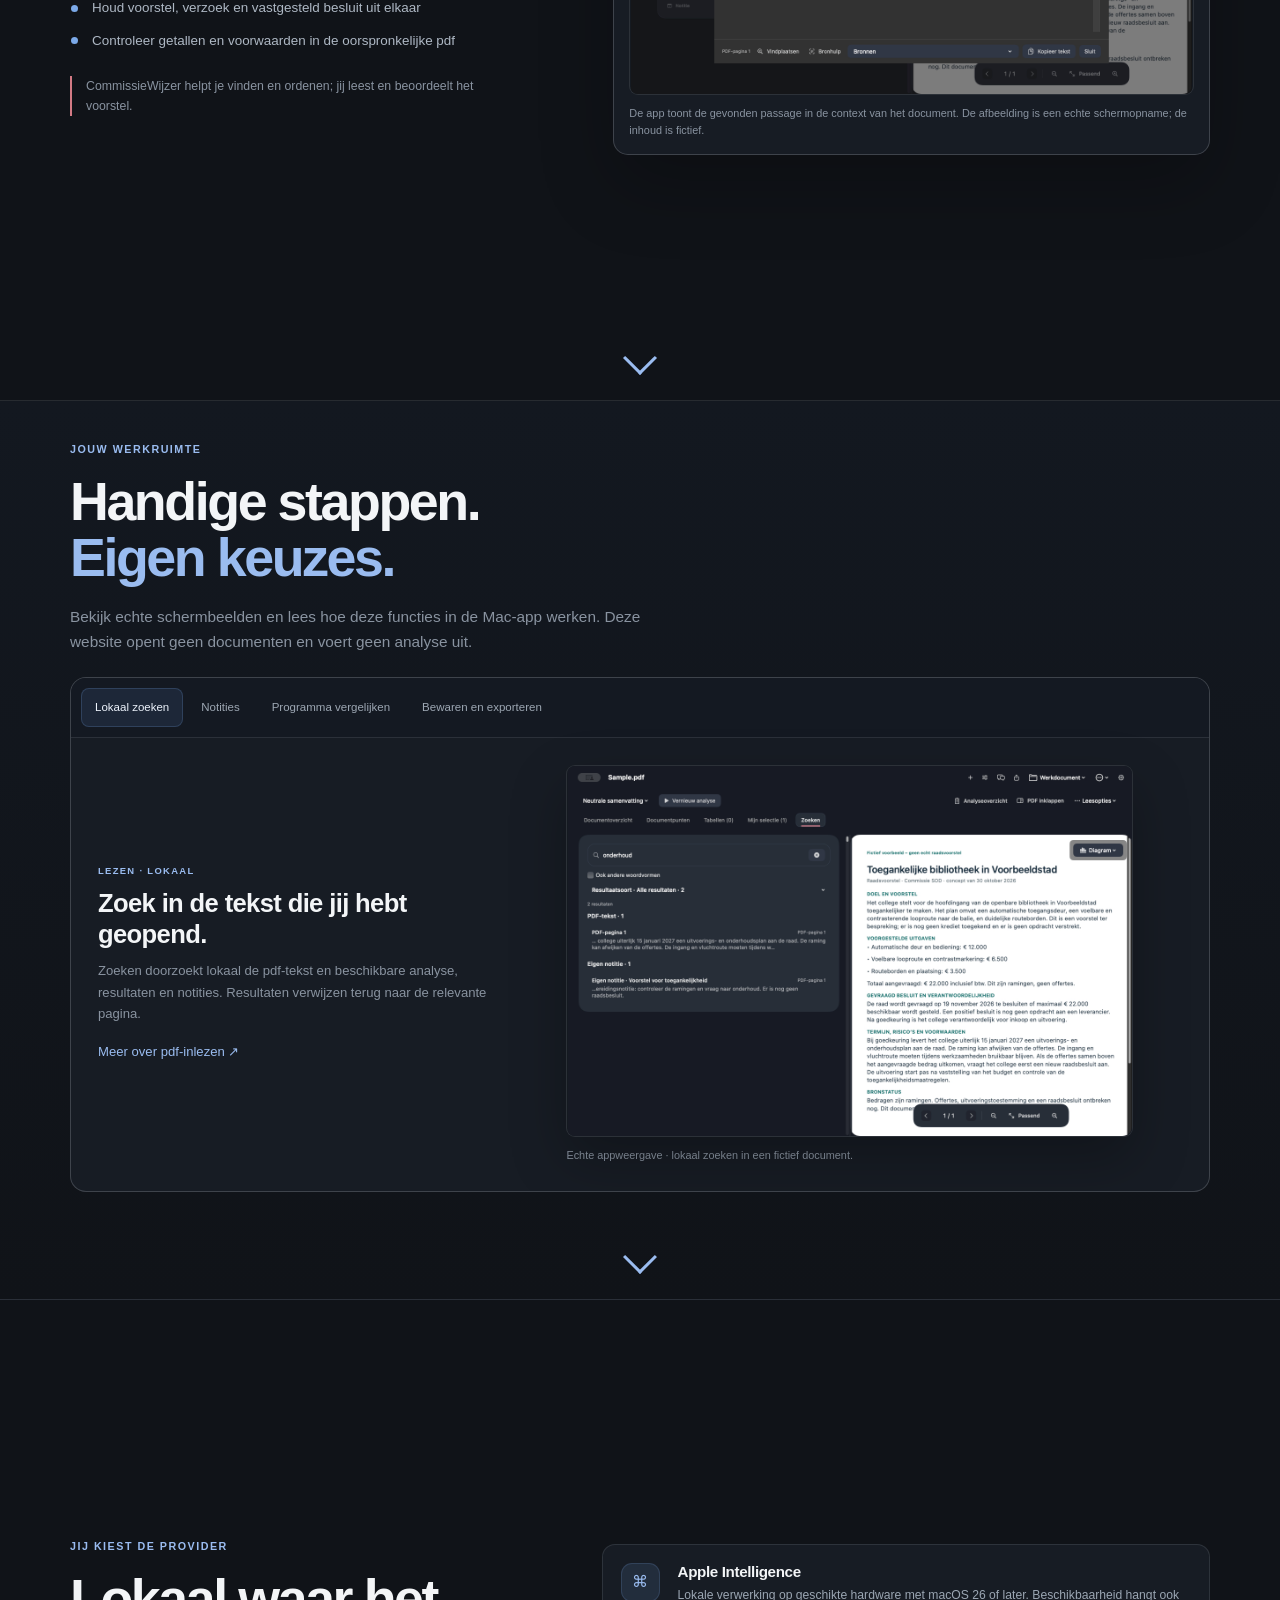
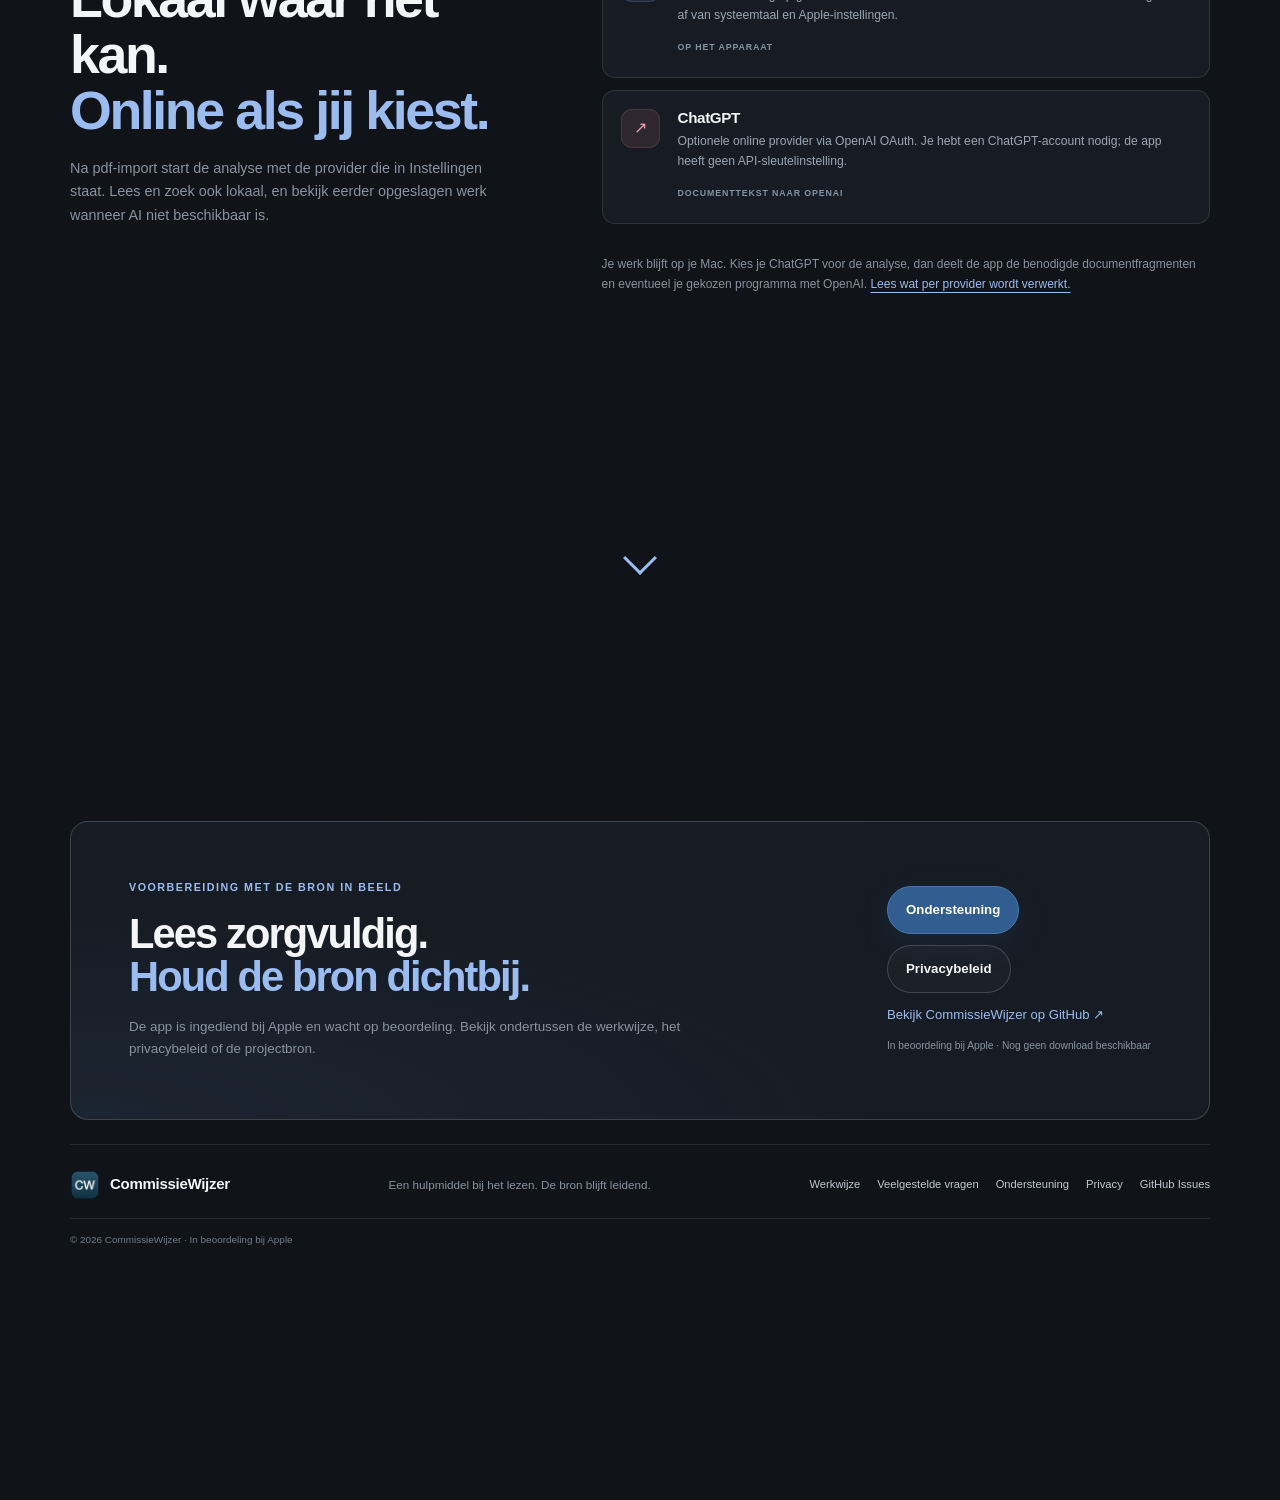
==== commit 065c06fd: "Show the full preparation workflow in eight app-example slides" ====
--- a/index.html
+++ b/index.html
@@ -78,16 +78,28 @@
           <div class="demo-layout">
             <div class="story-list" role="group" aria-label="Stappen in de werkwijze">
               <article class="story-step is-current" data-story-step="0" id="stap-open">
-                <span class="story-number">01</span><div><p class="eyebrow">DOCUMENTPUNTEN</p><h3>Open het stuk en begin bij de punten.</h3><p>De echte appweergave toont aandachtspunten links en de oorspronkelijke fictieve voorbeeld-pdf rechts.</p></div>
-              </article>
-              <article class="story-step" data-story-step="1" id="stap-bron">
-                <span class="story-number">02</span><div><p class="eyebrow">BRONPASSAGE</p><h3>Volg een punt terug naar de bron.</h3><p>Open de gekoppelde passage in de pdf. Lees de volledige context en controleer zelf bedragen, voorwaarden en besluitstatus.</p></div>
-              </article>
-              <article class="story-step" data-story-step="2" id="stap-selectie">
-                <span class="story-number">03</span><div><p class="eyebrow">MIJN SELECTIE</p><h3>Bewaar je eigen selectie en notitie.</h3><p>De echte appweergave laat zien hoe een punt, persoonlijke controle en voorbereidingsnotitie bij elkaar staan.</p></div>
-              </article>
-              <article class="story-step" data-story-step="3" id="stap-zoeken">
-                <span class="story-number">04</span><div><p class="eyebrow">LOKAAL ZOEKEN</p><h3>Vind tekst en eigen notities terug.</h3><p>Zoek lokaal in de pdf, beschikbare resultaten en notities. Een resultaat verwijst terug naar de relevante pagina.</p></div>
+                <span class="story-number">01</span><div><p class="eyebrow">OPENEN · PDF IMPORTEREN</p><h3>Open het raadsstuk als pdf.</h3><p>Kies een pdf op je Mac. CommissieWijzer opent het raadsstuk in je werkruimte.</p></div>
+              </article>
+              <article class="story-step" data-story-step="1" id="stap-aandachtspunten">
+                <span class="story-number">02</span><div><p class="eyebrow">AANDACHTSPUNTEN · COMMISSIE</p><h3>Bekijk wat bij jouw commissie past.</h3><p>Verken de analyse en kies de commissie waarvoor je je voorbereidt.</p></div>
+              </article>
+              <article class="story-step" data-story-step="2" id="stap-bron">
+                <span class="story-number">03</span><div><p class="eyebrow">BRON CONTROLEREN</p><h3>Volg een punt terug naar de bron.</h3><p>Open de gekoppelde passage. Lees de context en controleer de aandachtspunten in de oorspronkelijke pdf.</p></div>
+              </article>
+              <article class="story-step" data-story-step="3" id="stap-programma">
+                <span class="story-number">04</span><div><p class="eyebrow">OPTIONEEL · PARTIJPROGRAMMA</p><h3>Vergelijk desgewenst met je programma.</h3><p>Importeer desgewenst je partijprogramma en onderzoek welke aandachtspunten aansluiten bij de doelen van je fractie.</p></div>
+              </article>
+              <article class="story-step" data-story-step="4" id="stap-zoeken">
+                <span class="story-number">05</span><div><p class="eyebrow">VERDIEPEN · LOKAAL ZOEKEN</p><h3>Zoek verder in het stuk en je notities.</h3><p>Stel een vraag via de documentchat of zoek een begrip terug. Hier zie je hoe lokaal zoeken je naar de relevante pagina brengt.</p></div>
+              </article>
+              <article class="story-step" data-story-step="5" id="stap-selectie">
+                <span class="story-number">06</span><div><p class="eyebrow">SELECTIE · EIGEN NOTITIES</p><h3>Maak je voorbereiding persoonlijk.</h3><p>Selecteer relevante punten en voeg eigen notities en vergadervragen toe.</p></div>
+              </article>
+              <article class="story-step" data-story-step="6" id="stap-bewaren">
+                <span class="story-number">07</span><div><p class="eyebrow">BEWAREN · EXPORTEREN</p><h3>Bewaar je werk of kies een pdf-export.</h3><p>Bewaar je voorbereiding als werkdocument. Kies vervolgens de onderdelen die je met bronverwijzingen wilt exporteren.</p></div>
+              </article>
+              <article class="story-step" data-story-step="7" id="stap-eindresultaat">
+                <span class="story-number">08</span><div><p class="eyebrow">EINDRESULTAAT · VERGADERNOTITIE</p><h3>Neem een controleerbare voorbereiding mee.</h3><p>Bekijk de echte pdf-export van het fictieve voorbeeld. Je selectie, eigen notitie en bronnen staan bij elkaar voor de vergadering.</p></div>
               </article>
             </div>
 
@@ -99,14 +111,18 @@
                   <img id="demo-capture-next" width="2560" height="1680" alt="" aria-hidden="true" decoding="async">
                 </div>
                 <figcaption id="capture-caption"><span id="demo-caption-text">Documentpunten naast de originele voorbeeld-pdf.</span><a id="full-shot-link" href="WebsiteAssets/documentpunten.jpg" target="_blank" rel="noopener">Bekijk volledige appweergave <span aria-hidden="true">↗</span></a></figcaption>
-                <noscript><p class="capture-noscript">De foto toont de echte app. De vier stappen staan in de tekst ernaast.</p></noscript>
+                <noscript><p class="capture-noscript">De foto toont de echte app. De acht stappen staan in de tekst ernaast.</p></noscript>
               </figure>
               <div class="demo-controls">
                 <div class="demo-progress" role="group" aria-label="Kies een appbeeld">
-                  <button type="button" class="progress-step is-active" aria-pressed="true" data-demo-step="0"><span>01</span><b>Documentpunten</b></button>
-                  <button type="button" class="progress-step" aria-pressed="false" data-demo-step="1"><span>02</span><b>Bron</b></button>
-                  <button type="button" class="progress-step" aria-pressed="false" data-demo-step="2"><span>03</span><b>Notitie</b></button>
-                  <button type="button" class="progress-step" aria-pressed="false" data-demo-step="3"><span>04</span><b>Zoeken</b></button>
+                  <button type="button" class="progress-step is-active" aria-label="01 Open raadsstuk of importeer pdf" title="Open raadsstuk of importeer pdf" aria-pressed="true" data-demo-step="0"><span>01</span><b>Open</b></button>
+                  <button type="button" class="progress-step" aria-label="02 Bekijk aandachtspunten voor de commissie" title="Bekijk aandachtspunten voor de commissie" aria-pressed="false" data-demo-step="1"><span>02</span><b>Punten</b></button>
+                  <button type="button" class="progress-step" aria-label="03 Controleer de bron" title="Controleer de bron" aria-pressed="false" data-demo-step="2"><span>03</span><b>Bron</b></button>
+                  <button type="button" class="progress-step" aria-label="04 Vergelijk een partijprogramma" title="Vergelijk een partijprogramma" aria-pressed="false" data-demo-step="3"><span>04</span><b>Programma</b></button>
+                  <button type="button" class="progress-step" aria-label="05 Verdiep met chat of zoeken" title="Verdiep met chat of zoeken" aria-pressed="false" data-demo-step="4"><span>05</span><b>Zoeken</b></button>
+                  <button type="button" class="progress-step" aria-label="06 Maak een selectie en voeg notities toe" title="Maak een selectie en voeg notities toe" aria-pressed="false" data-demo-step="5"><span>06</span><b>Selectie</b></button>
+                  <button type="button" class="progress-step" aria-label="07 Bewaar of exporteer" title="Bewaar of exporteer" aria-pressed="false" data-demo-step="6"><span>07</span><b>Bewaar</b></button>
+                  <button type="button" class="progress-step" aria-label="08 Bekijk het eindresultaat: vergadernotitie" title="Bekijk het eindresultaat: vergadernotitie" aria-pressed="false" data-demo-step="7"><span>08</span><b>Notitie</b></button>
                 </div>
                 <button type="button" class="play-control" id="play-demo" aria-pressed="false" aria-label="Speel appbeelden automatisch af"><span aria-hidden="true">▶</span><span class="play-label">Speel stappen</span></button>
               </div>
--- a/home-screens.css
+++ b/home-screens.css
@@ -96,8 +96,9 @@
   .hero-screen .hero-actions { flex-direction: row; }
   .hero-screen .hero-actions .button { width: auto; flex: 1; }
   .demo-section .demo-controls { gap: 6px; }
-  .demo-section .demo-progress { display: grid; grid-template-columns: repeat(4, 1fr); }
-  .demo-section .progress-step { display: grid; gap: 0; justify-content: center; }
+  .demo-section .demo-progress { display: grid; grid-template-columns: repeat(4, minmax(0, 1fr)); width: 100%; gap: 4px; }
+  .demo-section .progress-step { display: grid; min-width: 0; min-height: 31px; gap: 0; justify-content: center; padding: 3px; }
+  .demo-section .progress-step b { display: none; }
   .home-screen .source-layout,
   .home-screen .provider-layout { gap: 12px; }
   .home-screen .source-copy .plain-list { margin-block: 12px; gap: 4px; }
@@ -105,3 +106,13 @@
   .home-screen .feature-panel { padding: 12px; }
   .home-screen .provider-option { padding: 12px; }
 }
+
+/* Eight workflow steps stay compact on the single-screen walkthrough. */
+.home-screen .demo-controls { align-items: center; gap: 8px; }
+.home-screen .demo-progress { display: grid; grid-template-columns: repeat(4, minmax(0, 1fr)); gap: 4px; }
+.home-screen .progress-step { justify-content: center; min-width: 0; padding-inline: 5px; }
+@media (max-width: 700px) {
+  .home-screen .demo-controls { align-items: stretch; flex-direction: column; }
+  .home-screen .demo-progress { grid-template-columns: repeat(4, minmax(0, 1fr)); }
+  .home-screen .play-control { align-self: flex-end; }
+}
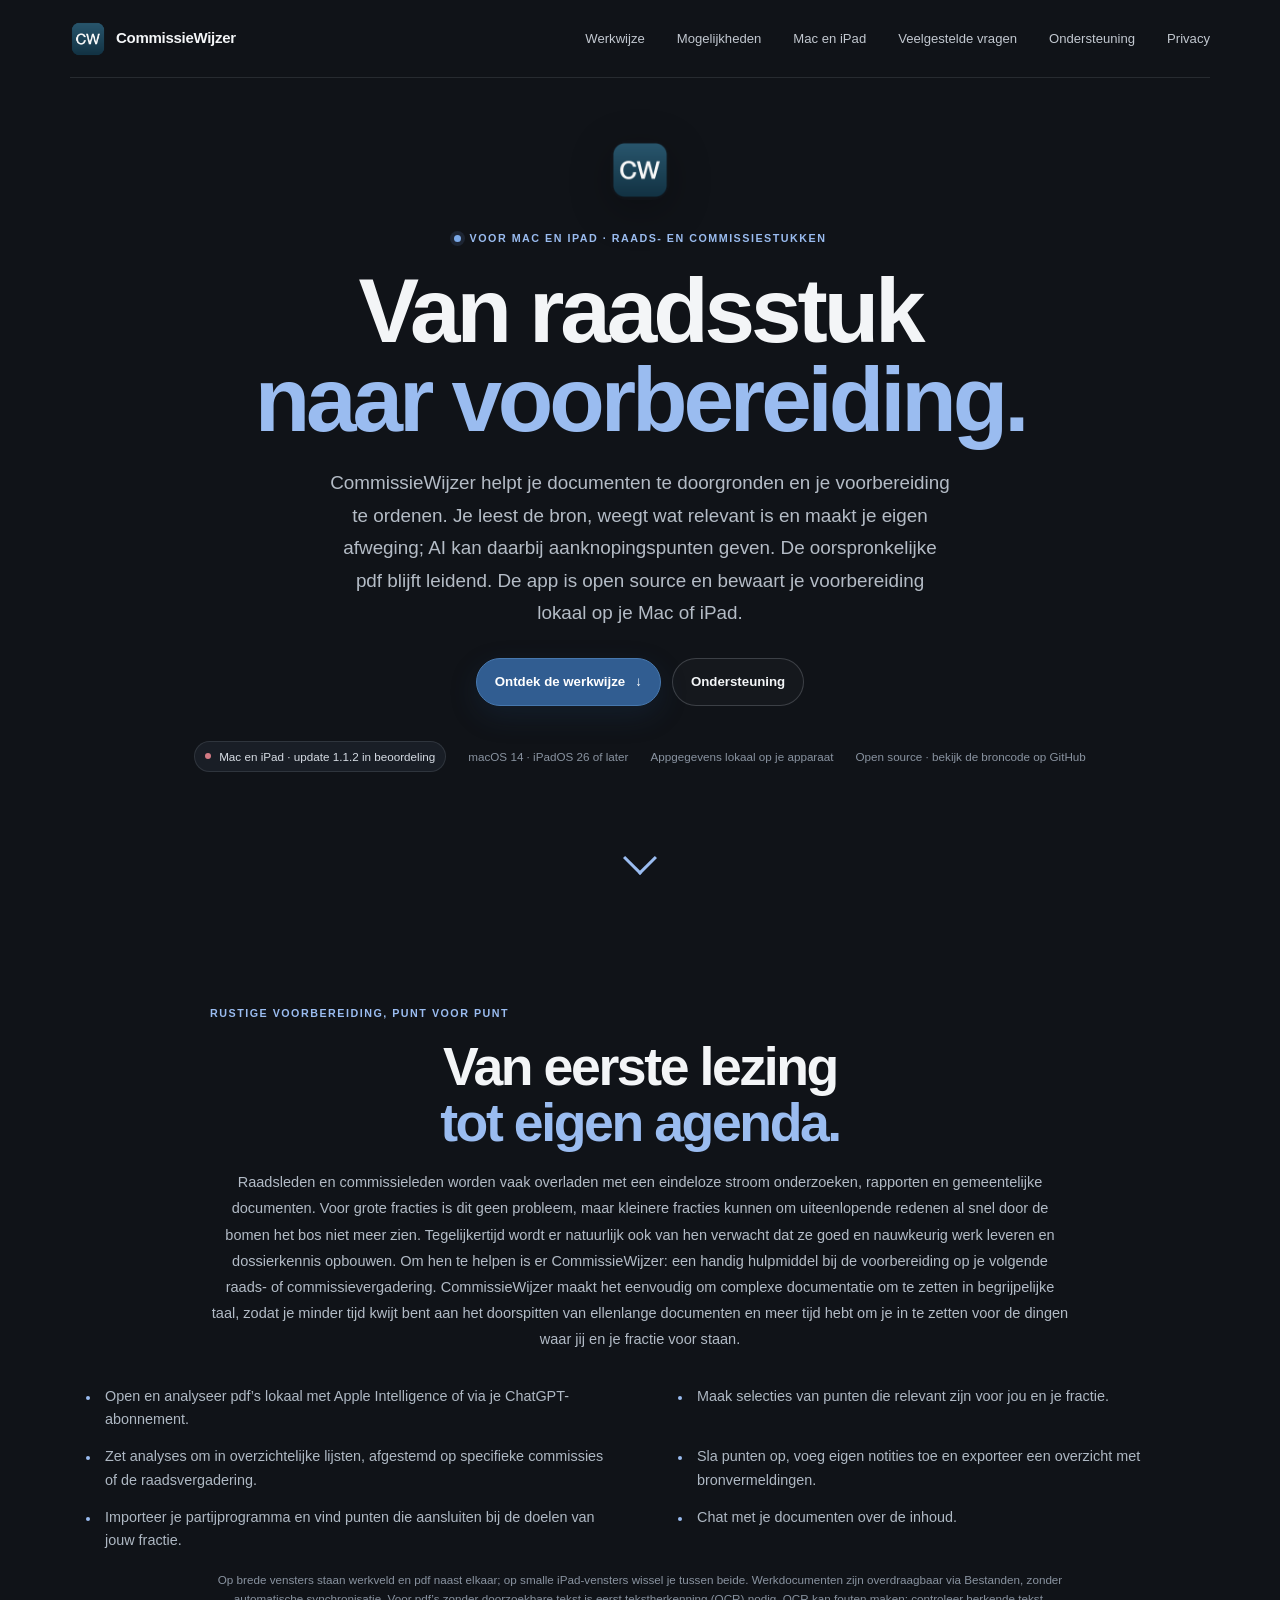
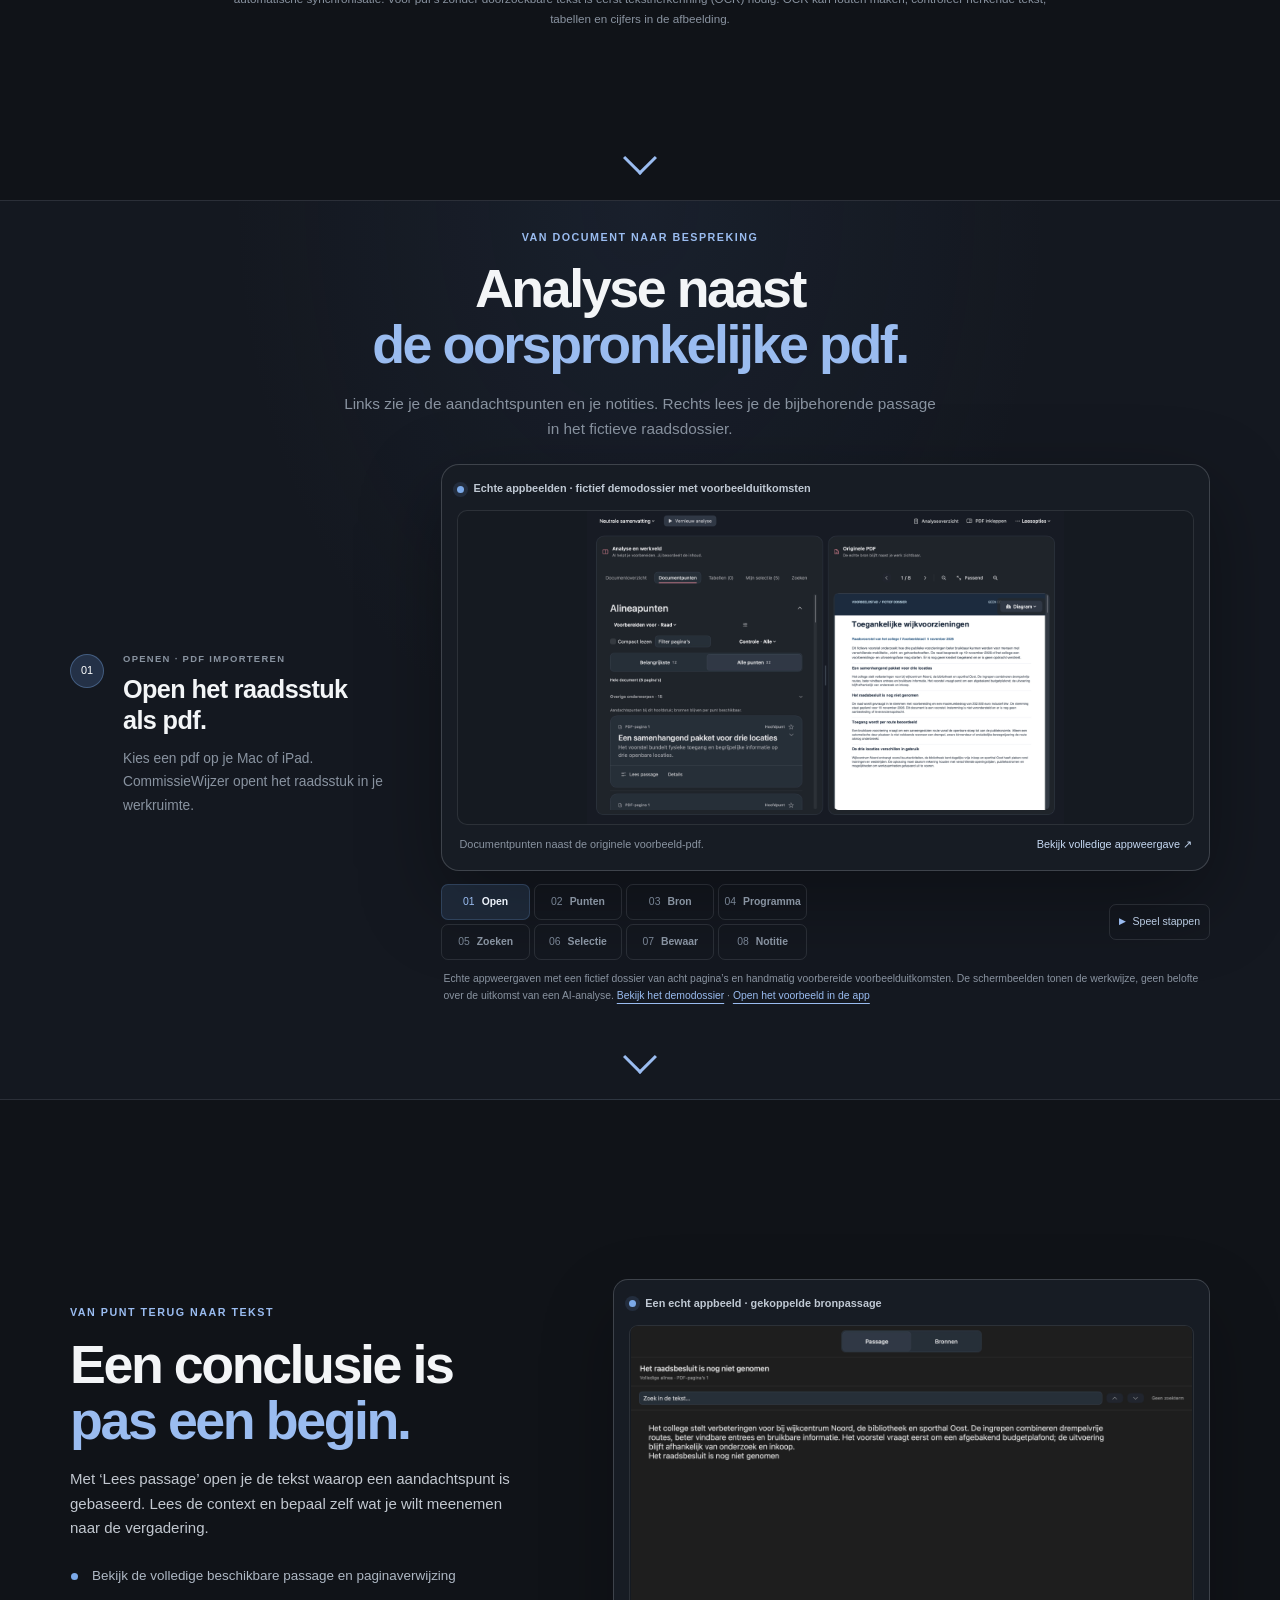
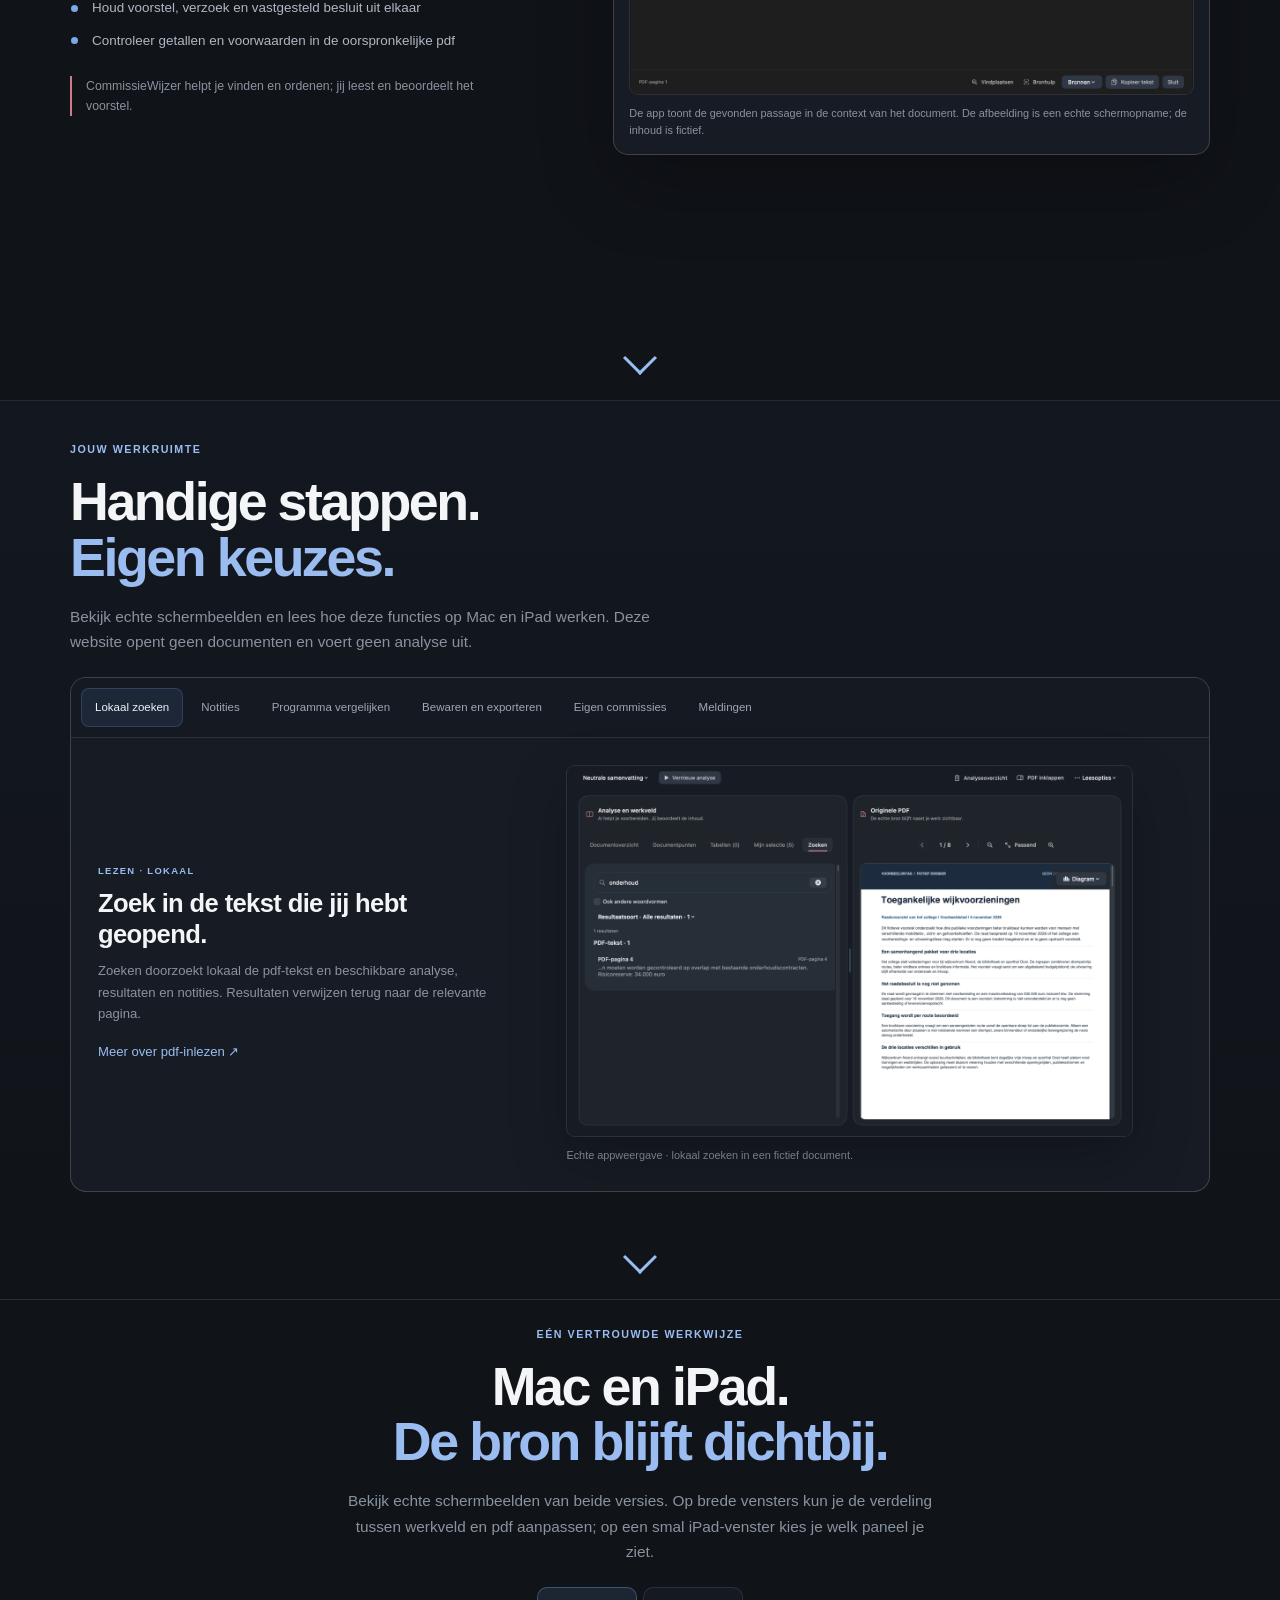
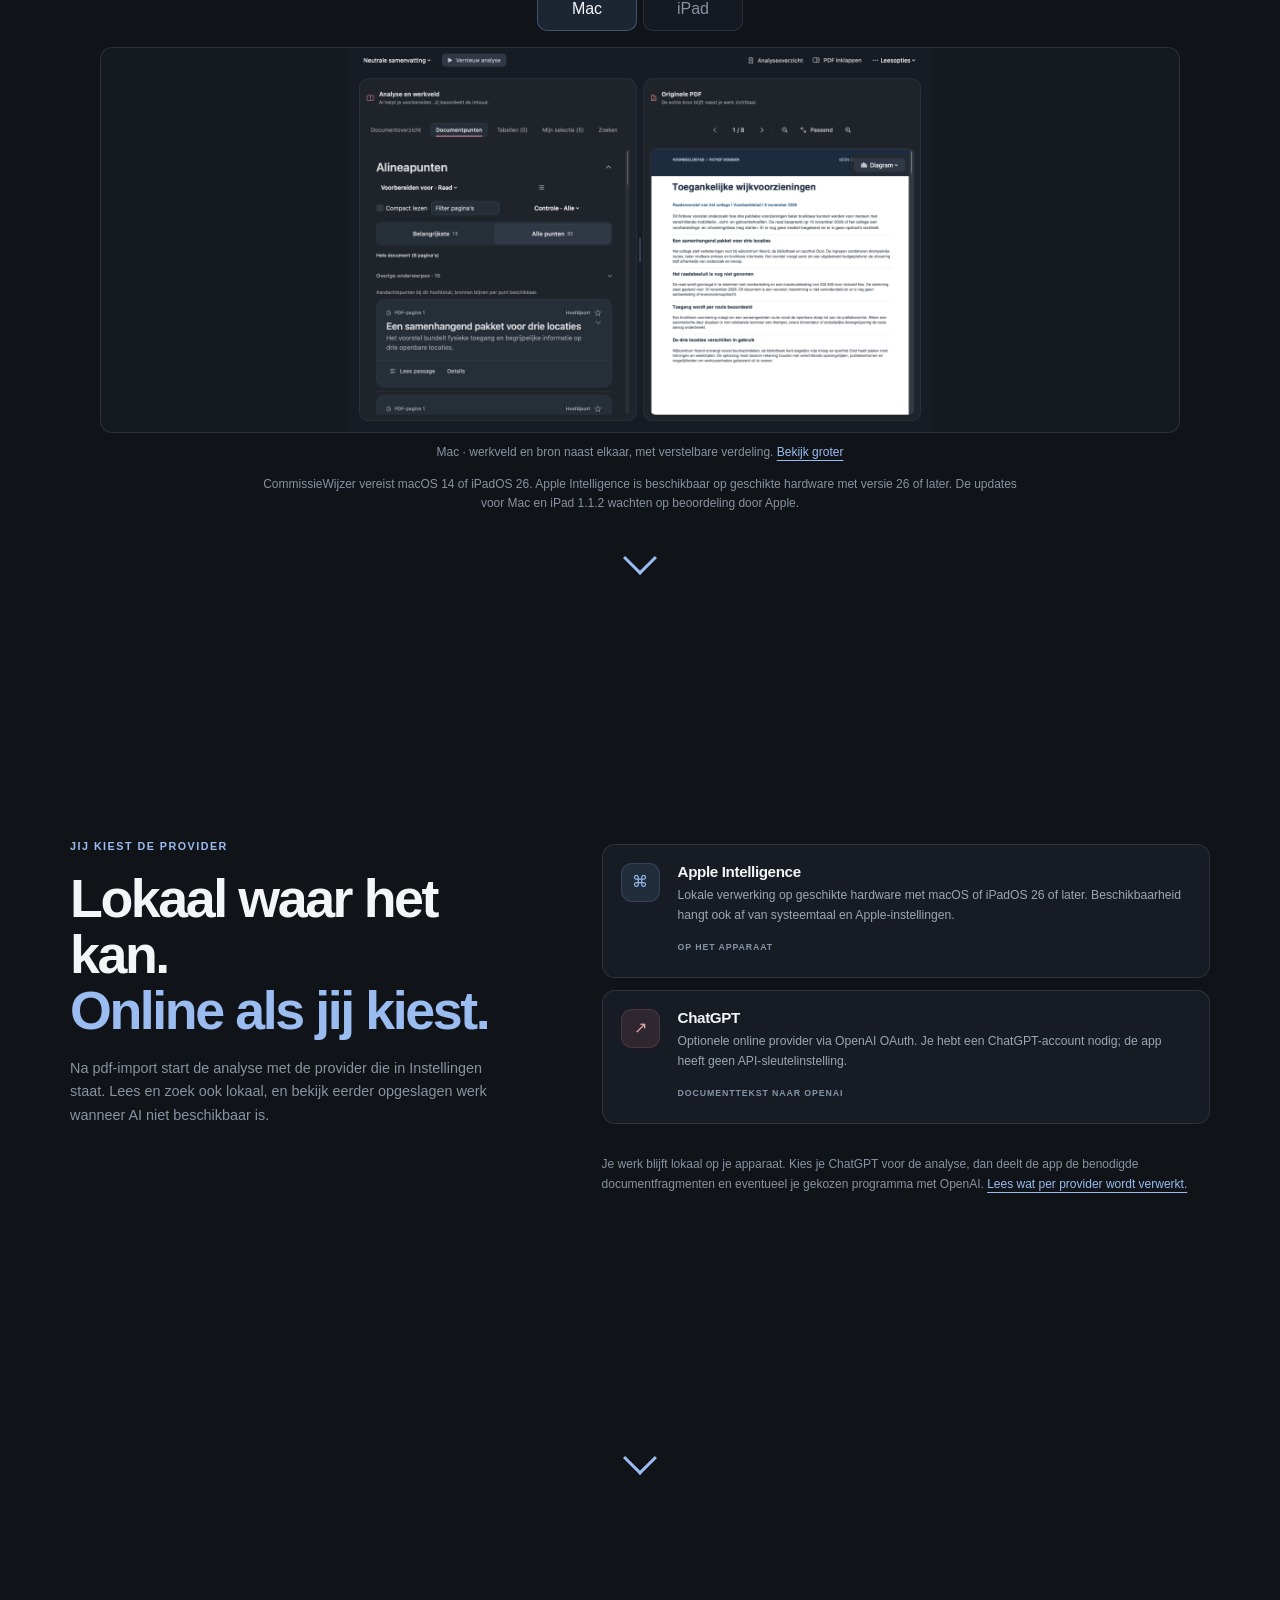
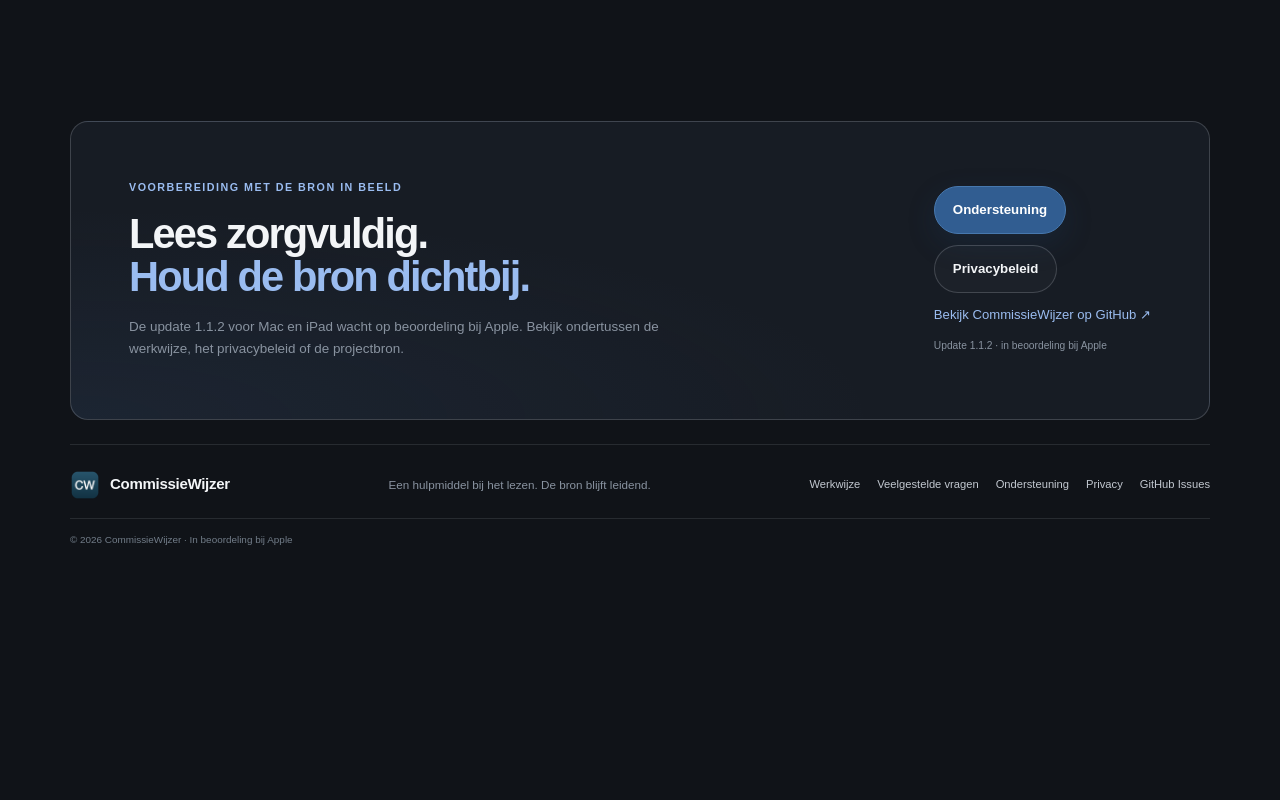
==== commit 5c0062c2: "Update website for Mac and iPad 1.1.2 with richer eight-page demo" ====
--- a/index.html
+++ b/index.html
@@ -5,7 +5,7 @@
   <link rel="canonical" href="https://syntheticdiz.github.io/CommissieWijzer/">
   <meta name="viewport" content="width=device-width, initial-scale=1">
   <meta name="theme-color" content="#101318">
-  <meta name="description" content="CommissieWijzer helpt Nederlandse raads- en commissiestukken voorbereiden met brongebonden analyse, lokaal zoeken, notities en pdf-export op de Mac.">
+  <meta name="description" content="CommissieWijzer helpt Nederlandse raads- en commissiestukken voorbereiden met brongebonden analyse, lokaal zoeken en notities op Mac en iPad.">
   <title>CommissieWijzer — Van raadsstuk naar voorbereiding</title>
   <link rel="icon" type="image/png" href="Assets/CommissieWijzer.png">
   <link rel="stylesheet" href="styles.css">
@@ -21,16 +21,16 @@
         <header class="site-header wrap">
           <a class="brand" href="index.html" aria-label="CommissieWijzer startpagina"><img src="Assets/CommissieWijzer.png" width="36" height="36" alt=""><span>CommissieWijzer</span></a>
           <nav class="site-nav" aria-label="Hoofdnavigatie">
-            <a href="#werkwijze">Werkwijze</a><a href="#mogelijkheden">Mogelijkheden</a><a href="faq.html">Veelgestelde vragen</a><a href="support.html">Ondersteuning</a><a href="privacy.html">Privacy</a>
+            <a href="#werkwijze">Werkwijze</a><a href="#mogelijkheden">Mogelijkheden</a><a href="#platformen">Mac en iPad</a><a href="faq.html">Veelgestelde vragen</a><a href="support.html">Ondersteuning</a><a href="privacy.html">Privacy</a>
           </nav>
         </header>
           <div class="hero wrap">
             <a class="hero-mark" href="#werkwijze" aria-label="Bekijk de werkwijze"><img src="Assets/CommissieWijzer.png" width="68" height="68" alt=""></a>
-            <p class="eyebrow"><span class="status-dot" aria-hidden="true"></span> Een Mac-app voor raads- en commissiestukken</p>
+            <p class="eyebrow"><span class="status-dot" aria-hidden="true"></span> Voor Mac en iPad · raads- en commissiestukken</p>
             <h1 id="hero-title">Van raadsstuk<br><span>naar voorbereiding.</span></h1>
-            <p class="hero-lede">CommissieWijzer helpt je documenten te doorgronden en je voorbereiding te ordenen. AI geeft aanknopingspunten; jij leest de bron, weegt wat relevant is en maakt je eigen afweging. De oorspronkelijke pdf blijft leidend. De app is open source en bewaart je voorbereiding lokaal op je Mac.</p>
+            <p class="hero-lede">CommissieWijzer helpt je documenten te doorgronden en je voorbereiding te ordenen. Je leest de bron, weegt wat relevant is en maakt je eigen afweging; AI kan daarbij aanknopingspunten geven. De oorspronkelijke pdf blijft leidend. De app is open source en bewaart je voorbereiding lokaal op je Mac of iPad.</p>
             <div class="hero-actions"><a class="button button-primary" href="#werkwijze">Ontdek de werkwijze <span aria-hidden="true">↓</span></a><a class="button button-quiet" href="support.html">Ondersteuning</a></div>
-            <div class="hero-meta"><span class="release-pill"><span aria-hidden="true"></span> In beoordeling bij Apple</span><span>macOS 14 of later</span><span>Appgegevens lokaal op je Mac</span><span><a href="https://github.com/SyntheticDiz/CommissieWijzer">Open source · bekijk de broncode op GitHub</a></span></div>
+            <div class="hero-meta"><span class="release-pill"><span aria-hidden="true"></span> Mac en iPad · update 1.1.2 in beoordeling</span><span>macOS 14 · iPadOS 26 of later</span><span>Appgegevens lokaal op je apparaat</span><span><a href="https://github.com/SyntheticDiz/CommissieWijzer">Open source · bekijk de broncode op GitHub</a></span></div>
           </div>
       </div>
       <a class="screen-next" href="#inleiding" data-screen-next aria-label="Volgend scherm: inleiding"><span aria-hidden="true"></span></a>
@@ -46,7 +46,7 @@
           </div>
           <details class="intro-options" open>
             <summary>Zes mogelijkheden van CommissieWijzer</summary>
-            <div class="feature-lists" aria-label="Zes mogelijkheden van CommissieWijzer">
+            <div class="feature-lists" aria-label="Mogelijkheden van CommissieWijzer">
               <ul class="feature-list">
                 <li>Open en analyseer pdf’s lokaal met Apple Intelligence of via je ChatGPT-abonnement.</li>
                 <li>Zet analyses om in overzichtelijke lijsten, afgestemd op specifieke commissies of de raadsvergadering.</li>
@@ -58,7 +58,7 @@
                 <li>Chat met je documenten over de inhoud.</li>
               </ul>
             </div>
-            <p class="intro-features-note">Voor pdf’s zonder doorzoekbare tekst is eerst tekstherkenning (OCR) nodig. OCR kan fouten maken; controleer herkende tekst, tabellen en cijfers in de afbeelding.</p>
+            <p class="intro-features-note">Op brede vensters staan werkveld en pdf naast elkaar; op smalle iPad-vensters wissel je tussen beide. Werkdocumenten zijn overdraagbaar via Bestanden, zonder automatische synchronisatie. Voor pdf’s zonder doorzoekbare tekst is eerst tekstherkenning (OCR) nodig. OCR kan fouten maken; controleer herkende tekst, tabellen en cijfers in de afbeelding.</p>
           </details>
 
         </div>
@@ -72,13 +72,13 @@
           <div class="section-heading centered reveal">
             <p class="eyebrow">Van document naar bespreking</p>
             <h2 id="demo-title">Analyse naast<br><span>de oorspronkelijke pdf.</span></h2>
-            <p>Links zie je de aandachtspunten en je notities. Rechts lees je de bijbehorende passage in het fictieve raadsvoorstel.</p>
+            <p>Links zie je de aandachtspunten en je notities. Rechts lees je de bijbehorende passage in het fictieve raadsdossier.</p>
           </div>
 
           <div class="demo-layout">
             <div class="story-list" role="group" aria-label="Stappen in de werkwijze">
               <article class="story-step is-current" data-story-step="0" id="stap-open">
-                <span class="story-number">01</span><div><p class="eyebrow">OPENEN · PDF IMPORTEREN</p><h3>Open het raadsstuk als pdf.</h3><p>Kies een pdf op je Mac. CommissieWijzer opent het raadsstuk in je werkruimte.</p></div>
+                <span class="story-number">01</span><div><p class="eyebrow">OPENEN · PDF IMPORTEREN</p><h3>Open het raadsstuk als pdf.</h3><p>Kies een pdf op je Mac of iPad. CommissieWijzer opent het raadsstuk in je werkruimte.</p></div>
               </article>
               <article class="story-step" data-story-step="1" id="stap-aandachtspunten">
                 <span class="story-number">02</span><div><p class="eyebrow">AANDACHTSPUNTEN · COMMISSIE</p><h3>Bekijk wat bij jouw commissie past.</h3><p>Verken de analyse en kies de commissie waarvoor je je voorbereidt.</p></div>
@@ -105,12 +105,12 @@
 
             <div class="demo-sticky">
               <figure class="app-capture reveal" aria-labelledby="capture-caption">
-                <p class="capture-label"><span class="status-dot" aria-hidden="true"></span> Echte appbeelden met volledig fictief raadsvoorstel</p>
+                <p class="capture-label"><span class="status-dot" aria-hidden="true"></span> Echte appbeelden · fictief demodossier met voorbeelduitkomsten</p>
                 <div class="capture-frame" id="demo-capture-frame" data-step="0">
-                  <img id="demo-capture" class="is-active" src="WebsiteAssets/documentpunten.jpg" width="2560" height="1680" alt="Echte schermafbeelding van CommissieWijzer: documentpunten links en de fictieve voorbeeld-pdf rechts." decoding="async">
+                  <img id="demo-capture" class="is-active" src="WebsiteAssets/v1.1.2/mac-overzicht.jpg" width="2560" height="1680" alt="Echte schermafbeelding van CommissieWijzer: documentpunten links en de fictieve voorbeeld-pdf rechts." decoding="async">
                   <img id="demo-capture-next" width="2560" height="1680" alt="" aria-hidden="true" decoding="async">
                 </div>
-                <figcaption id="capture-caption"><span id="demo-caption-text">Documentpunten naast de originele voorbeeld-pdf.</span><a id="full-shot-link" href="WebsiteAssets/documentpunten.jpg" target="_blank" rel="noopener">Bekijk volledige appweergave <span aria-hidden="true">↗</span></a></figcaption>
+                <figcaption id="capture-caption"><span id="demo-caption-text">Documentpunten naast de originele voorbeeld-pdf.</span><a id="full-shot-link" href="WebsiteAssets/v1.1.2/mac-overzicht.jpg" target="_blank" rel="noopener">Bekijk volledige appweergave <span aria-hidden="true">↗</span></a></figcaption>
                 <noscript><p class="capture-noscript">De foto toont de echte app. De acht stappen staan in de tekst ernaast.</p></noscript>
               </figure>
               <div class="demo-controls">
@@ -126,7 +126,7 @@
                 </div>
                 <button type="button" class="play-control" id="play-demo" aria-pressed="false" aria-label="Speel appbeelden automatisch af"><span aria-hidden="true">▶</span><span class="play-label">Speel stappen</span></button>
               </div>
-              <p class="demo-disclaimer">Dit zijn echte appbeelden. Het raadsvoorstel en de voorbereidingsnotitie zijn volledig fictief. De website verwerkt geen documenten.</p>
+              <p class="demo-disclaimer">Echte appweergaven met een fictief dossier van acht pagina’s en handmatig voorbereide voorbeelduitkomsten. De schermbeelden tonen de werkwijze, geen belofte over de uitkomst van een AI-analyse. <a href="WebsiteAssets/v1.1.2/voorbeelddossier.pdf" target="_blank" rel="noopener">Bekijk het demodossier</a> · <a href="WebsiteAssets/v1.1.2/voorbeelddossier.spdfwork" download>Open het voorbeeld in de app</a></p>
             </div>
           </div>
         </div>
@@ -146,8 +146,8 @@
           </div>
           <figure class="source-visual reveal">
             <p class="capture-label"><span class="status-dot" aria-hidden="true"></span> Een echt appbeeld · gekoppelde bronpassage</p>
-            <a class="source-capture-link" id="source-full-shot-link" href="WebsiteAssets/bronpassage.jpg" target="_blank" rel="noopener" aria-label="Bekijk volledige appweergave met bronpassage">
-              <img id="source-capture" src="WebsiteAssets/bronpassage.jpg" width="2560" height="1680" alt="Echte schermafbeelding van CommissieWijzer met de gevonden bronpassage uit het fictieve raadsvoorstel.">
+            <a class="source-capture-link" id="source-full-shot-link" href="WebsiteAssets/v1.1.2/mac-bronpassage.jpg" target="_blank" rel="noopener" aria-label="Bekijk volledige appweergave met bronpassage">
+              <img id="source-capture" src="WebsiteAssets/v1.1.2/mac-bronpassage.jpg" width="2560" height="1680" alt="Echte schermafbeelding van CommissieWijzer met de gevonden bronpassage uit het fictieve raadsvoorstel.">
             </a>
             <figcaption>De app toont de gevonden passage in de context van het document. De afbeelding is een echte schermopname; de inhoud is fictief.</figcaption>
           </figure>
@@ -159,19 +159,21 @@
     <section class="home-screen feature-section section-pad" id="mogelijkheden" tabindex="-1" data-screen="5" aria-labelledby="features-title">
       <div class="screen-body">
         <div class="wrap">
-          <div class="section-heading feature-heading reveal"><p class="eyebrow">Jouw werkruimte</p><h2 id="features-title">Handige stappen.<br><span>Eigen keuzes.</span></h2><p>Bekijk echte schermbeelden en lees hoe deze functies in de Mac-app werken. Deze website opent geen documenten en voert geen analyse uit.</p></div>
+          <div class="section-heading feature-heading reveal"><p class="eyebrow">Jouw werkruimte</p><h2 id="features-title">Handige stappen.<br><span>Eigen keuzes.</span></h2><p>Bekijk echte schermbeelden en lees hoe deze functies op Mac en iPad werken. Deze website opent geen documenten en voert geen analyse uit.</p></div>
           <div class="feature-explorer">
             <div class="feature-tabs" role="tablist" aria-label="Ontdek mogelijkheden">
               <button type="button" role="tab" id="feature-tab-search" aria-selected="true" aria-controls="feature-panel" tabindex="0" data-feature="search">Lokaal zoeken</button>
               <button type="button" role="tab" id="feature-tab-notes" aria-selected="false" aria-controls="feature-panel" tabindex="-1" data-feature="notes">Notities</button>
               <button type="button" role="tab" id="feature-tab-program" aria-selected="false" aria-controls="feature-panel" tabindex="-1" data-feature="program">Programma vergelijken</button>
               <button type="button" role="tab" id="feature-tab-export" aria-selected="false" aria-controls="feature-panel" tabindex="-1" data-feature="export">Bewaren en exporteren</button>
+              <button type="button" role="tab" id="feature-tab-committees" aria-selected="false" aria-controls="feature-panel" tabindex="-1" data-feature="committees">Eigen commissies</button>
+              <button type="button" role="tab" id="feature-tab-notifications" aria-selected="false" aria-controls="feature-panel" tabindex="-1" data-feature="notifications">Meldingen</button>
             </div>
             <div class="feature-panel" id="feature-panel" role="tabpanel" aria-labelledby="feature-tab-search" tabindex="0">
               <div class="feature-description"><span class="eyebrow" id="feature-kicker">LEZEN · LOKAAL</span><h3 id="feature-title">Zoek in de tekst die jij hebt geopend.</h3><p id="feature-copy">Zoeken doorzoekt lokaal de pdf-tekst en beschikbare analyse, resultaten en notities. Resultaten verwijzen terug naar de relevante pagina.</p><a class="text-link" id="feature-link" href="support.html#scan">Meer over pdf-inlezen <span aria-hidden="true">↗</span></a></div>
               <figure class="feature-capture">
-                <a id="feature-full-shot-link" href="WebsiteAssets/lokaal-zoeken.jpg" target="_blank" rel="noopener" aria-label="Bekijk volledige appweergave">
-                  <img id="feature-capture" class="is-active" src="WebsiteAssets/lokaal-zoeken.jpg" width="2560" height="1680" alt="Echte schermafbeelding van CommissieWijzer met lokale zoekresultaten in een fictief document.">
+                <a id="feature-full-shot-link" href="WebsiteAssets/v1.1.2/mac-zoeken.jpg" target="_blank" rel="noopener" aria-label="Bekijk volledige appweergave">
+                  <img id="feature-capture" class="is-active" src="WebsiteAssets/v1.1.2/mac-zoeken.jpg" width="2560" height="1680" alt="Echte schermafbeelding van CommissieWijzer met lokale zoekresultaten in een fictief document.">
                   <img id="feature-capture-next" width="2560" height="1680" alt="" aria-hidden="true">
                 </a>
                 <figcaption id="feature-caption">Echte appweergave · lokaal zoeken in een fictief document.</figcaption>
@@ -183,29 +185,51 @@
             <section><h3>Notities</h3><p>Voeg eigen vragen en geselecteerde passages toe aan je voorbereiding en werkdocument.</p></section>
             <section><h3>Programma vergelijken</h3><p>Vergelijk desgewenst met een programma dat je zelf kiest; de neutrale samenvatting gebruikt dat kader niet.</p></section>
             <section><h3>Bewaren en exporteren</h3><p>Bewaar een werkdocument op je Mac of exporteer een samenvatting of selectie als pdf.</p></section>
+            <section><h3>Eigen commissies</h3><p>Stel lokaal commissienamen, onderwerpen en aanvullende aandachtspunten in. Bestaand werk blijft behouden.</p></section>
+            <section><h3>Meldingen</h3><p>Kies of je een systeemmelding ontvangt wanneer een analyse klaar is. De melding bevat geen documentnaam.</p></section>
           </noscript>
         </div>
       </div>
+      <a class="screen-next" href="#platformen" data-screen-next aria-label="Volgend scherm: Mac en iPad"><span aria-hidden="true"></span></a>
+    </section>
+
+    <section class="home-screen platform-section section-pad" id="platformen" tabindex="-1" data-screen="6" aria-labelledby="platform-title">
+      <div class="screen-body">
+        <div class="wrap">
+          <div class="section-heading centered reveal"><p class="eyebrow">Eén vertrouwde werkwijze</p><h2 id="platform-title">Mac en iPad.<br><span>De bron blijft dichtbij.</span></h2><p>Bekijk echte schermbeelden van beide versies. Op brede vensters kun je de verdeling tussen werkveld en pdf aanpassen; op een smal iPad-venster kies je welk paneel je ziet.</p></div>
+          <div class="platform-showcase" data-platform-showcase>
+            <div class="platform-switch" role="tablist" aria-label="Kies platform">
+              <button type="button" role="tab" id="platform-tab-mac" aria-selected="true" aria-controls="platform-panel" data-platform="mac">Mac</button>
+              <button type="button" role="tab" id="platform-tab-ipad" aria-selected="false" aria-controls="platform-panel" data-platform="ipad">iPad</button>
+            </div>
+            <div class="platform-panel" id="platform-panel" role="tabpanel" aria-labelledby="platform-tab-mac">
+              <figure class="platform-shot is-active" data-platform-shot="mac"><img src="WebsiteAssets/v1.1.2/mac-overzicht.jpg" width="2560" height="1680" alt="Echte schermafbeelding van CommissieWijzer op Mac met werkveld en oorspronkelijke pdf naast elkaar."><figcaption>Mac · werkveld en bron naast elkaar, met verstelbare verdeling. <a href="WebsiteAssets/v1.1.2/mac-overzicht.jpg" target="_blank" rel="noopener">Bekijk groter</a></figcaption></figure>
+              <figure class="platform-shot" data-platform-shot="ipad" hidden><div class="ipad-shot-pair"><img src="WebsiteAssets/v1.1.2/ipad-landscape.png" width="2048" height="1536" alt="Echte schermafbeelding van CommissieWijzer op iPad in liggende stand met werkveld en oorspronkelijke pdf."><img src="WebsiteAssets/v1.1.2/ipad-portrait.png" width="1536" height="2048" alt="Echte schermafbeelding van CommissieWijzer op iPad in staande stand."></div><figcaption>iPad · breed naast elkaar, smal met een keuze tussen werkveld en pdf. <a href="WebsiteAssets/v1.1.2/ipad-landscape.png" target="_blank" rel="noopener">Liggend bekijken</a> · <a href="WebsiteAssets/v1.1.2/ipad-portrait.png" target="_blank" rel="noopener">Staand bekijken</a></figcaption></figure>
+            </div>
+          </div>
+          <p class="platform-note">CommissieWijzer vereist macOS 14 of iPadOS 26. Apple Intelligence is beschikbaar op geschikte hardware met versie 26 of later. De updates voor Mac en iPad 1.1.2 wachten op beoordeling door Apple.</p>
+        </div>
+      </div>
       <a class="screen-next" href="#providers" data-screen-next aria-label="Volgend scherm: providerkeuze"><span aria-hidden="true"></span></a>
     </section>
 
-    <section class="home-screen provider-section section-pad" id="providers" tabindex="-1" data-screen="6" aria-labelledby="provider-title">
+    <section class="home-screen provider-section section-pad" id="providers" tabindex="-1" data-screen="7" aria-labelledby="provider-title">
       <div class="screen-body">
         <div class="wrap provider-layout">
           <div><p class="eyebrow">Jij kiest de provider</p><h2 id="provider-title">Lokaal waar het kan.<br><span>Online als jij kiest.</span></h2><p class="provider-lede">Na pdf-import start de analyse met de provider die in Instellingen staat. Lees en zoek ook lokaal, en bekijk eerder opgeslagen werk wanneer AI niet beschikbaar is.</p></div>
           <div class="provider-options">
-            <article class="provider-option"><span class="provider-icon" aria-hidden="true">⌘</span><div><h3>Apple Intelligence</h3><p>Lokale verwerking op geschikte hardware met macOS 26 of later. Beschikbaarheid hangt ook af van systeemtaal en Apple-instellingen.</p><span class="provider-tag">OP HET APPARAAT</span></div></article>
+            <article class="provider-option"><span class="provider-icon" aria-hidden="true">⌘</span><div><h3>Apple Intelligence</h3><p>Lokale verwerking op geschikte hardware met macOS of iPadOS 26 of later. Beschikbaarheid hangt ook af van systeemtaal en Apple-instellingen.</p><span class="provider-tag">OP HET APPARAAT</span></div></article>
             <article class="provider-option"><span class="provider-icon provider-icon-online" aria-hidden="true">↗</span><div><h3>ChatGPT</h3><p>Optionele online provider via OpenAI OAuth. Je hebt een ChatGPT-account nodig; de app heeft geen API-sleutelinstelling.</p><span class="provider-tag">DOCUMENTTEKST NAAR OPENAI</span></div></article>
           </div>
-          <p class="provider-disclosure">Je werk blijft op je Mac. Kies je ChatGPT voor de analyse, dan deelt de app de benodigde documentfragmenten en eventueel je gekozen programma met OpenAI. <a href="privacy.html">Lees wat per provider wordt verwerkt.</a></p>
+          <p class="provider-disclosure">Je werk blijft lokaal op je apparaat. Kies je ChatGPT voor de analyse, dan deelt de app de benodigde documentfragmenten en eventueel je gekozen programma met OpenAI. <a href="privacy.html">Lees wat per provider wordt verwerkt.</a></p>
         </div>
       </div>
       <a class="screen-next" href="#afronding" data-screen-next aria-label="Volgend scherm: afronding"><span aria-hidden="true"></span></a>
     </section>
 
-    <section class="home-screen closing-section section-pad" id="afronding" tabindex="-1" data-screen="7" aria-labelledby="closing-title">
-      <div class="screen-body">
-        <div class="wrap closing-card"><div><p class="eyebrow">Voorbereiding met de bron in beeld</p><h2 id="closing-title">Lees zorgvuldig.<br><span>Houd de bron dichtbij.</span></h2><p>De app is ingediend bij Apple en wacht op beoordeling. Bekijk ondertussen de werkwijze, het privacybeleid of de projectbron.</p></div><div class="closing-actions"><a class="button button-primary" href="support.html">Ondersteuning</a><a class="button button-quiet" href="privacy.html">Privacybeleid</a><a class="text-link" href="https://github.com/SyntheticDiz/CommissieWijzer">Bekijk CommissieWijzer op GitHub <span aria-hidden="true">↗</span></a><span class="release-note">In beoordeling bij Apple · Nog geen download beschikbaar</span></div></div>
+    <section class="home-screen closing-section section-pad" id="afronding" tabindex="-1" data-screen="8" aria-labelledby="closing-title">
+      <div class="screen-body">
+        <div class="wrap closing-card"><div><p class="eyebrow">Voorbereiding met de bron in beeld</p><h2 id="closing-title">Lees zorgvuldig.<br><span>Houd de bron dichtbij.</span></h2><p>De update 1.1.2 voor Mac en iPad wacht op beoordeling bij Apple. Bekijk ondertussen de werkwijze, het privacybeleid of de projectbron.</p></div><div class="closing-actions"><a class="button button-primary" href="support.html">Ondersteuning</a><a class="button button-quiet" href="privacy.html">Privacybeleid</a><a class="text-link" href="https://github.com/SyntheticDiz/CommissieWijzer">Bekijk CommissieWijzer op GitHub <span aria-hidden="true">↗</span></a><span class="release-note">Update 1.1.2 · in beoordeling bij Apple</span></div></div>
         <footer class="site-footer wrap"><a class="brand" href="index.html"><img src="Assets/CommissieWijzer.png" width="30" height="30" alt=""><span>CommissieWijzer</span></a><p>Een hulpmiddel bij het lezen. De bron blijft leidend.</p><nav aria-label="Voettekst"><a href="#werkwijze">Werkwijze</a><a href="faq.html">Veelgestelde vragen</a><a href="support.html">Ondersteuning</a><a href="privacy.html">Privacy</a><a href="https://github.com/SyntheticDiz/CommissieWijzer/issues">GitHub Issues</a></nav><small>© 2026 CommissieWijzer · In beoordeling bij Apple</small></footer>
       </div>
     </section>
--- a/home-screens.css
+++ b/home-screens.css
@@ -58,6 +58,20 @@
 .js .home-screen .story-step:not(.is-current) { display: none; }
 .home-screen .capture-frame { max-height: 43dvh; }
 .home-screen .feature-panel { padding: clamp(16px, 3vh, 36px); }
+.platform-showcase { width: min(100%, 1080px); margin-inline: auto; }
+.platform-switch { display: flex; justify-content: center; gap: 6px; margin-bottom: 16px; }
+.platform-switch button { min-width: 100px; min-height: 42px; padding: 8px 18px; color: var(--muted); background: #141922; border: 1px solid var(--line); border-radius: 10px; cursor: pointer; }
+.platform-switch button[aria-selected="true"] { color: var(--ink); background: var(--blue-soft); border-color: rgba(123,169,232,.35); }
+.platform-panel { position: relative; height: clamp(280px, 46dvh, 540px); }
+.platform-shot { position: absolute; inset: 0; display: grid; grid-template-rows: minmax(0, 1fr) auto; gap: 10px; margin: 0; opacity: 0; pointer-events: none; transition: opacity 360ms ease; }
+.platform-shot.is-active { opacity: 1; pointer-events: auto; }
+.platform-shot[hidden] { display: none; }
+.platform-shot > img { display: block; width: 100%; height: 100%; min-height: 0; object-fit: contain; object-position: center; background: #151a21; border: 1px solid var(--line); border-radius: 12px; }
+.ipad-shot-pair { display: grid; grid-template-columns: 1.35fr .8fr; gap: 14px; align-items: center; }
+.ipad-shot-pair { min-height: 0; height: 100%; }
+.ipad-shot-pair img { display: block; width: 100%; height: 100%; min-height: 0; object-fit: contain; object-position: center; background: #151a21; border: 1px solid var(--line); border-radius: 12px; }
+.platform-shot figcaption, .platform-note { margin: 0 auto; max-width: 780px; color: var(--muted); text-align: center; font-size: .75rem; line-height: 1.55; }
+.platform-note { margin-top: 14px; }
 .closing-section .site-footer { margin-top: 24px; }
 
 @media (max-width: 700px) {
@@ -68,8 +82,14 @@
   .home-screen .story-list { display: block; }
   .home-screen .story-step { padding: 10px; }
   .home-screen .feature-panel { gap: 12px; }
+  .platform-panel { height: 34dvh; }
+  .ipad-shot-pair { grid-template-columns: 1fr 1fr; gap: 6px; }
   .home-screen .feature-capture { width: min(100%, 40dvh); margin-inline: auto; }
   .screen-next { height: 50px; }
+}
+
+@media (prefers-reduced-motion: reduce) {
+  .platform-shot { transition: none; }
 }
 
 .intro-options > summary {
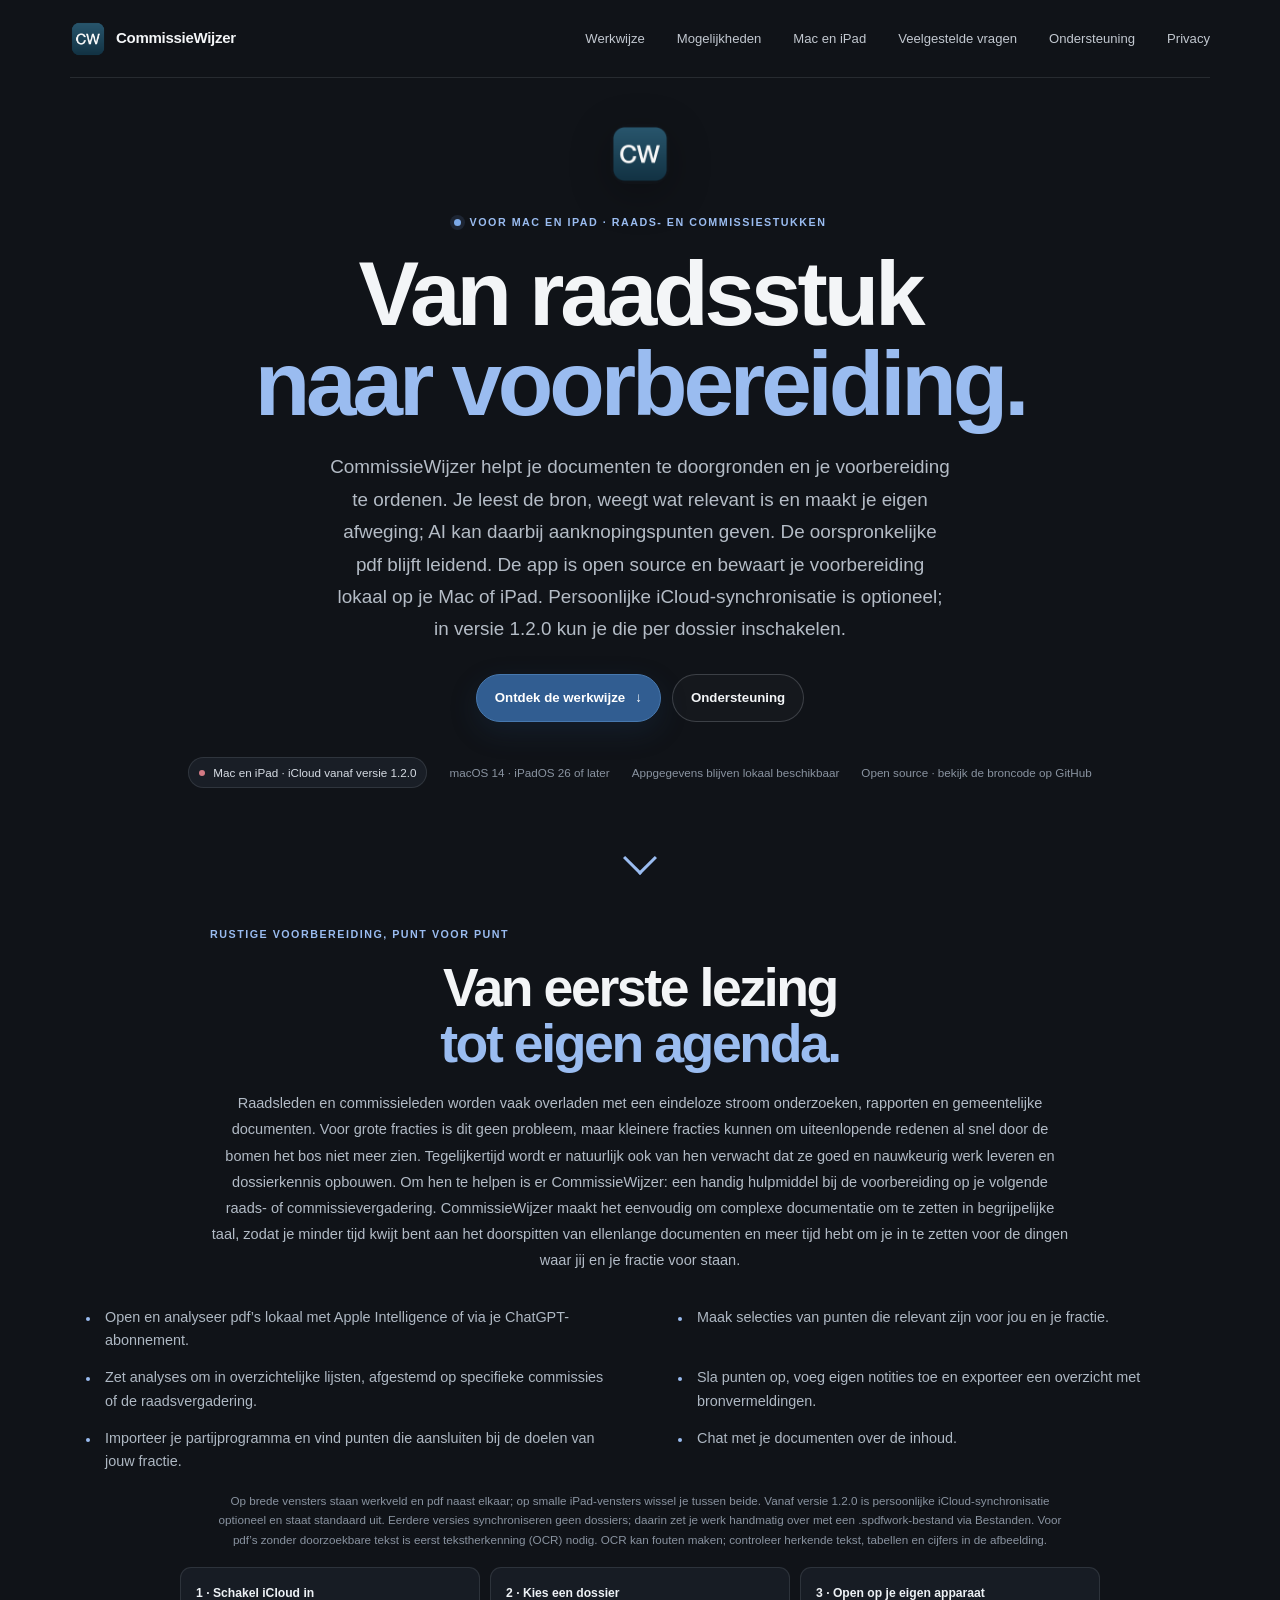
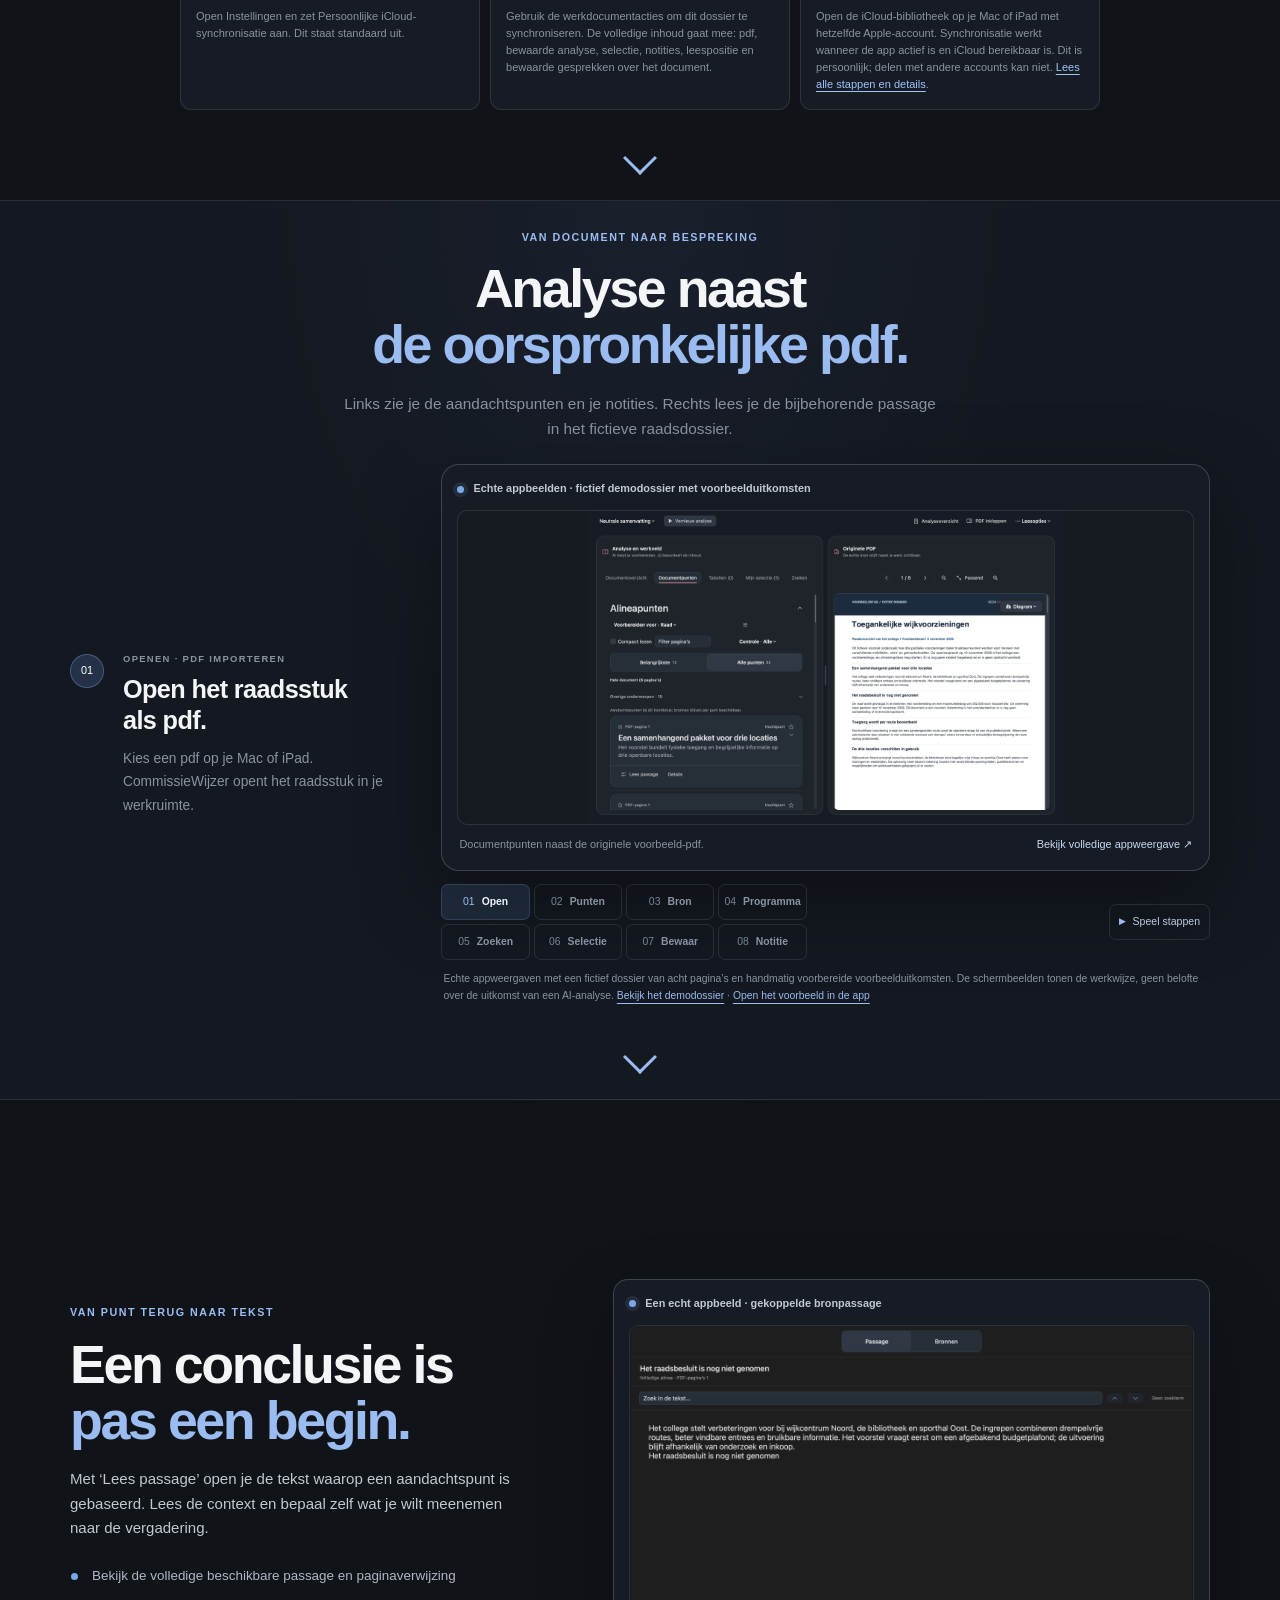
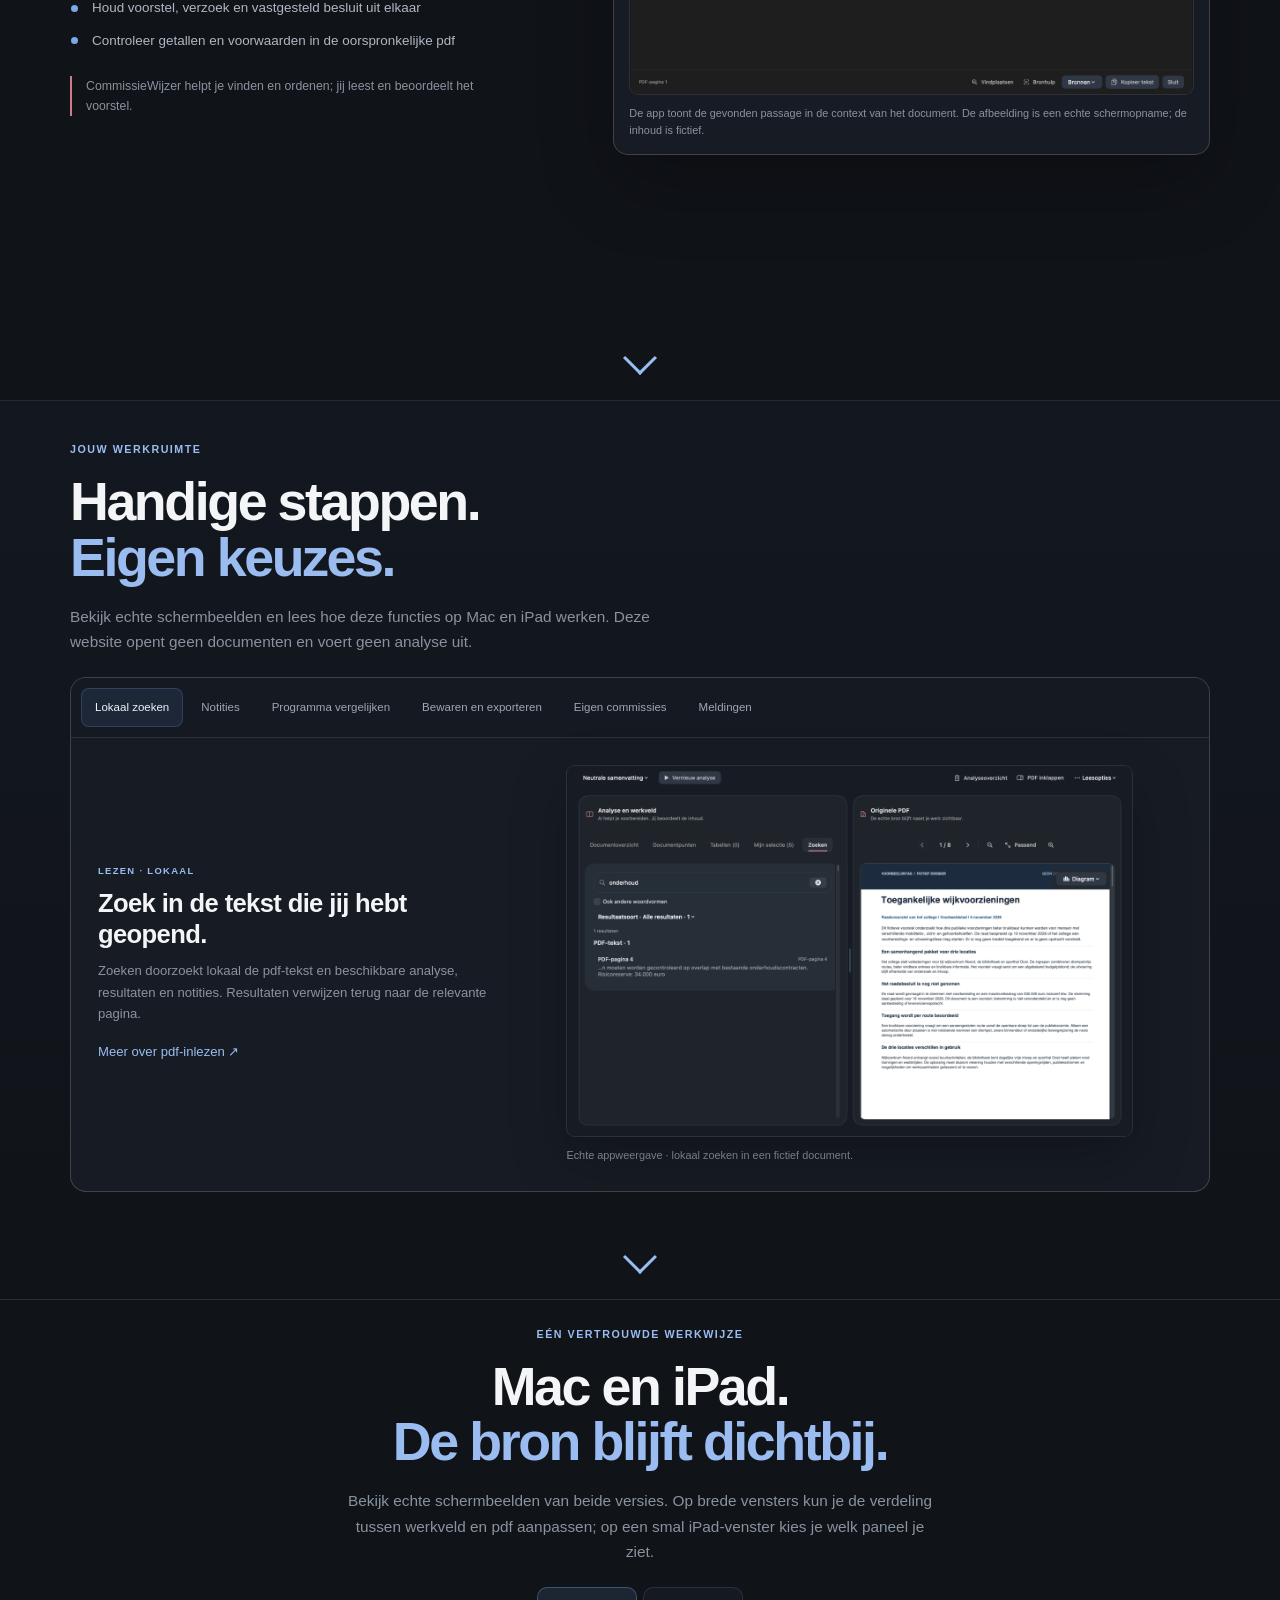
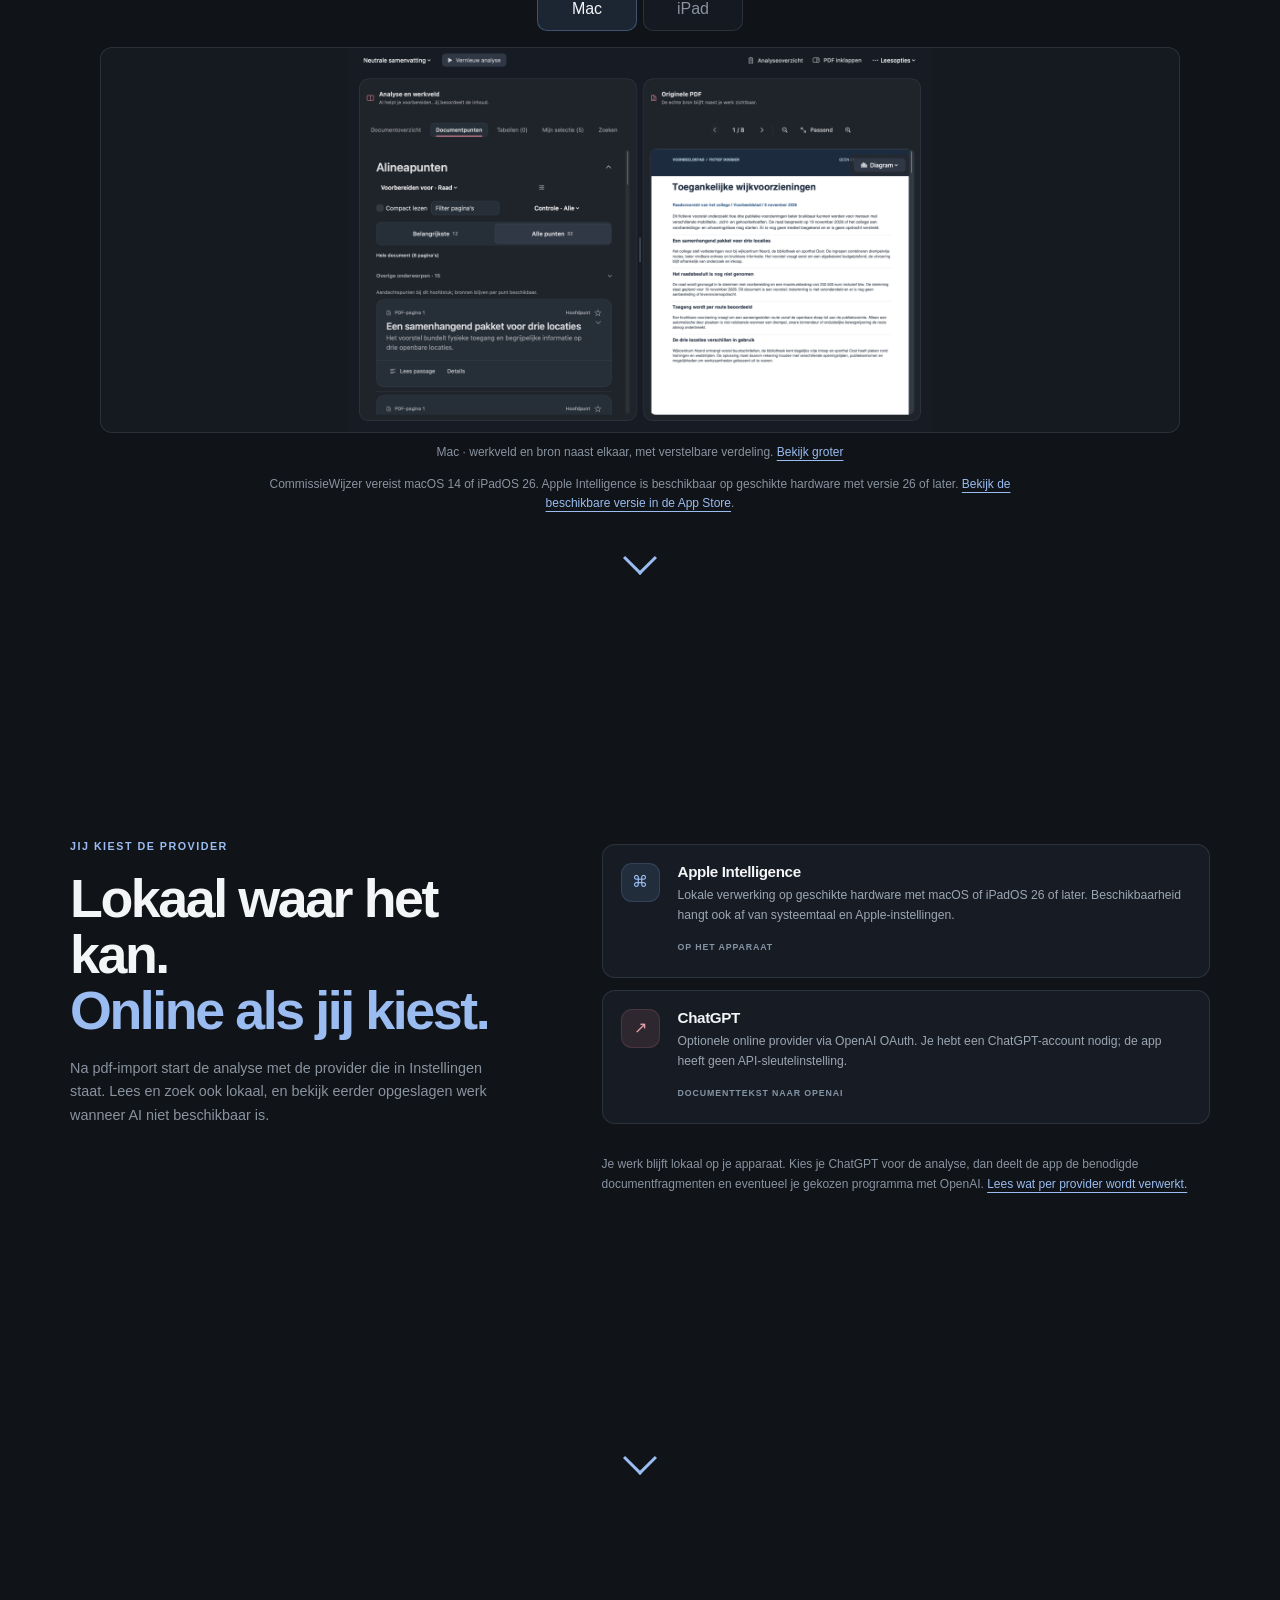
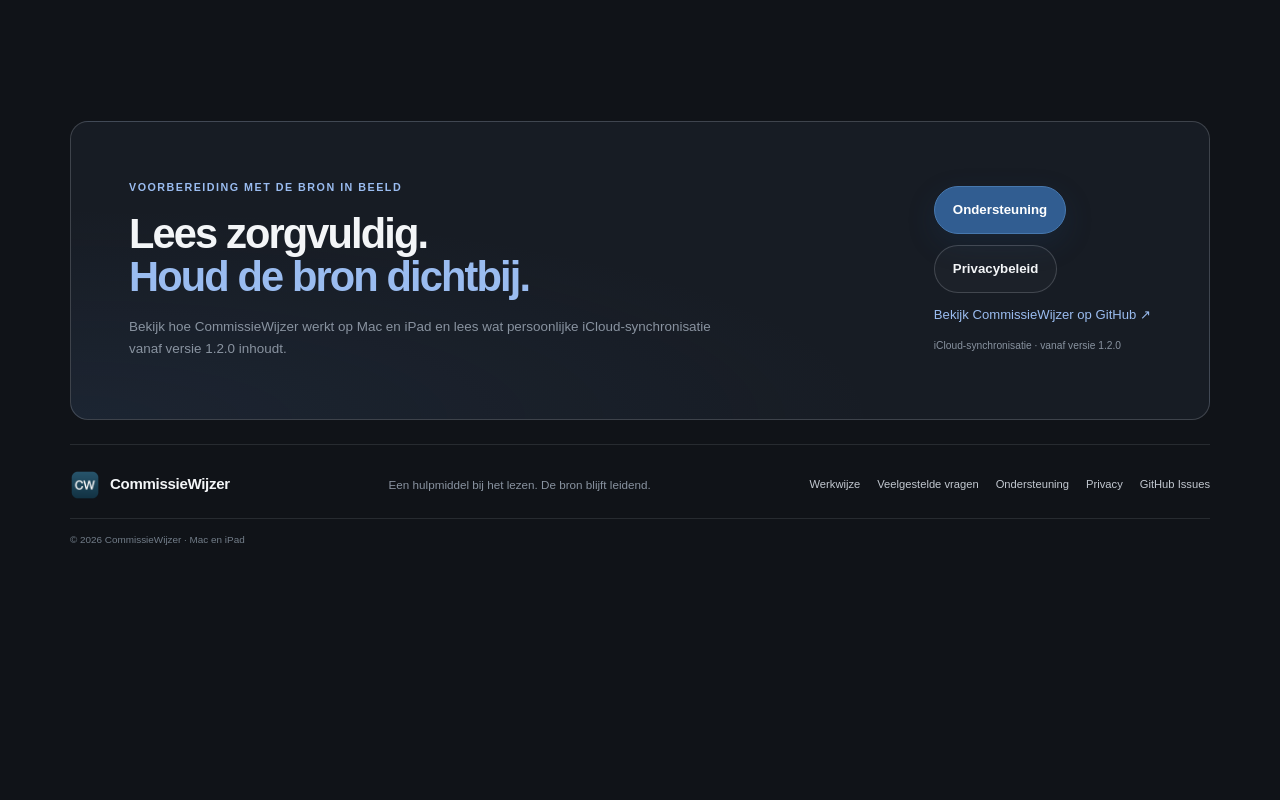
==== commit c78ada2b: "Release 1.2.0: personal iCloud dossiers on Mac and iPad" ====
--- a/index.html
+++ b/index.html
@@ -28,9 +28,9 @@
             <a class="hero-mark" href="#werkwijze" aria-label="Bekijk de werkwijze"><img src="Assets/CommissieWijzer.png" width="68" height="68" alt=""></a>
             <p class="eyebrow"><span class="status-dot" aria-hidden="true"></span> Voor Mac en iPad · raads- en commissiestukken</p>
             <h1 id="hero-title">Van raadsstuk<br><span>naar voorbereiding.</span></h1>
-            <p class="hero-lede">CommissieWijzer helpt je documenten te doorgronden en je voorbereiding te ordenen. Je leest de bron, weegt wat relevant is en maakt je eigen afweging; AI kan daarbij aanknopingspunten geven. De oorspronkelijke pdf blijft leidend. De app is open source en bewaart je voorbereiding lokaal op je Mac of iPad.</p>
+            <p class="hero-lede">CommissieWijzer helpt je documenten te doorgronden en je voorbereiding te ordenen. Je leest de bron, weegt wat relevant is en maakt je eigen afweging; AI kan daarbij aanknopingspunten geven. De oorspronkelijke pdf blijft leidend. De app is open source en bewaart je voorbereiding lokaal op je Mac of iPad. Persoonlijke iCloud-synchronisatie is optioneel; in versie 1.2.0 kun je die per dossier inschakelen.</p>
             <div class="hero-actions"><a class="button button-primary" href="#werkwijze">Ontdek de werkwijze <span aria-hidden="true">↓</span></a><a class="button button-quiet" href="support.html">Ondersteuning</a></div>
-            <div class="hero-meta"><span class="release-pill"><span aria-hidden="true"></span> Mac en iPad · update 1.1.2 in beoordeling</span><span>macOS 14 · iPadOS 26 of later</span><span>Appgegevens lokaal op je apparaat</span><span><a href="https://github.com/SyntheticDiz/CommissieWijzer">Open source · bekijk de broncode op GitHub</a></span></div>
+            <div class="hero-meta"><span class="release-pill"><span aria-hidden="true"></span> Mac en iPad · iCloud vanaf versie 1.2.0</span><span>macOS 14 · iPadOS 26 of later</span><span>Appgegevens blijven lokaal beschikbaar</span><span><a href="https://github.com/SyntheticDiz/CommissieWijzer">Open source · bekijk de broncode op GitHub</a></span></div>
           </div>
       </div>
       <a class="screen-next" href="#inleiding" data-screen-next aria-label="Volgend scherm: inleiding"><span aria-hidden="true"></span></a>
@@ -58,7 +58,12 @@
                 <li>Chat met je documenten over de inhoud.</li>
               </ul>
             </div>
-            <p class="intro-features-note">Op brede vensters staan werkveld en pdf naast elkaar; op smalle iPad-vensters wissel je tussen beide. Werkdocumenten zijn overdraagbaar via Bestanden, zonder automatische synchronisatie. Voor pdf’s zonder doorzoekbare tekst is eerst tekstherkenning (OCR) nodig. OCR kan fouten maken; controleer herkende tekst, tabellen en cijfers in de afbeelding.</p>
+            <p class="intro-features-note">Op brede vensters staan werkveld en pdf naast elkaar; op smalle iPad-vensters wissel je tussen beide. Vanaf versie 1.2.0 is persoonlijke iCloud-synchronisatie optioneel en staat standaard uit. Eerdere versies synchroniseren geen dossiers; daarin zet je werk handmatig over met een .spdfwork-bestand via Bestanden. Voor pdf’s zonder doorzoekbare tekst is eerst tekstherkenning (OCR) nodig. OCR kan fouten maken; controleer herkende tekst, tabellen en cijfers in de afbeelding.</p>
+            <section class="support-status icloud-workflow" aria-label="Zo gebruik je persoonlijke iCloud-synchronisatie vanaf versie 1.2.0">
+              <article><b>1 · Schakel iCloud in</b><p>Open Instellingen en zet Persoonlijke iCloud-synchronisatie aan. Dit staat standaard uit.</p></article>
+              <article><b>2 · Kies een dossier</b><p>Gebruik de werkdocumentacties om dit dossier te synchroniseren. De volledige inhoud gaat mee: pdf, bewaarde analyse, selectie, notities, leespositie en bewaarde gesprekken over het document.</p></article>
+              <article><b>3 · Open op je eigen apparaat</b><p>Open de iCloud-bibliotheek op je Mac of iPad met hetzelfde Apple-account. Synchronisatie werkt wanneer de app actief is en iCloud bereikbaar is. Dit is persoonlijk; delen met andere accounts kan niet. <a href="support.html#icloud">Lees alle stappen en details</a>.</p></article>
+            </section>
           </details>
 
         </div>
@@ -184,7 +189,7 @@
             <section><h3>Lokaal zoeken</h3><p>Zoek in pdf-tekst, resultaten en eigen notities; de zoekopdracht blijft lokaal.</p></section>
             <section><h3>Notities</h3><p>Voeg eigen vragen en geselecteerde passages toe aan je voorbereiding en werkdocument.</p></section>
             <section><h3>Programma vergelijken</h3><p>Vergelijk desgewenst met een programma dat je zelf kiest; de neutrale samenvatting gebruikt dat kader niet.</p></section>
-            <section><h3>Bewaren en exporteren</h3><p>Bewaar een werkdocument op je Mac of exporteer een samenvatting of selectie als pdf.</p></section>
+            <section><h3>Bewaren en exporteren</h3><p>Bewaar een werkdocument lokaal op Mac of iPad, draag het handmatig over via Bestanden, of kies vanaf versie 1.2.0 per dossier voor persoonlijke iCloud-synchronisatie.</p></section>
             <section><h3>Eigen commissies</h3><p>Stel lokaal commissienamen, onderwerpen en aanvullende aandachtspunten in. Bestaand werk blijft behouden.</p></section>
             <section><h3>Meldingen</h3><p>Kies of je een systeemmelding ontvangt wanneer een analyse klaar is. De melding bevat geen documentnaam.</p></section>
           </noscript>
@@ -207,7 +212,7 @@
               <figure class="platform-shot" data-platform-shot="ipad" hidden><div class="ipad-shot-pair"><img src="WebsiteAssets/v1.1.2/ipad-landscape.png" width="2048" height="1536" alt="Echte schermafbeelding van CommissieWijzer op iPad in liggende stand met werkveld en oorspronkelijke pdf."><img src="WebsiteAssets/v1.1.2/ipad-portrait.png" width="1536" height="2048" alt="Echte schermafbeelding van CommissieWijzer op iPad in staande stand."></div><figcaption>iPad · breed naast elkaar, smal met een keuze tussen werkveld en pdf. <a href="WebsiteAssets/v1.1.2/ipad-landscape.png" target="_blank" rel="noopener">Liggend bekijken</a> · <a href="WebsiteAssets/v1.1.2/ipad-portrait.png" target="_blank" rel="noopener">Staand bekijken</a></figcaption></figure>
             </div>
           </div>
-          <p class="platform-note">CommissieWijzer vereist macOS 14 of iPadOS 26. Apple Intelligence is beschikbaar op geschikte hardware met versie 26 of later. De updates voor Mac en iPad 1.1.2 wachten op beoordeling door Apple.</p>
+          <p class="platform-note">CommissieWijzer vereist macOS 14 of iPadOS 26. Apple Intelligence is beschikbaar op geschikte hardware met versie 26 of later. <a href="https://apps.apple.com/nl/app/id6829018818">Bekijk de beschikbare versie in de App Store</a>.</p>
         </div>
       </div>
       <a class="screen-next" href="#providers" data-screen-next aria-label="Volgend scherm: providerkeuze"><span aria-hidden="true"></span></a>
@@ -229,8 +234,8 @@
 
     <section class="home-screen closing-section section-pad" id="afronding" tabindex="-1" data-screen="8" aria-labelledby="closing-title">
       <div class="screen-body">
-        <div class="wrap closing-card"><div><p class="eyebrow">Voorbereiding met de bron in beeld</p><h2 id="closing-title">Lees zorgvuldig.<br><span>Houd de bron dichtbij.</span></h2><p>De update 1.1.2 voor Mac en iPad wacht op beoordeling bij Apple. Bekijk ondertussen de werkwijze, het privacybeleid of de projectbron.</p></div><div class="closing-actions"><a class="button button-primary" href="support.html">Ondersteuning</a><a class="button button-quiet" href="privacy.html">Privacybeleid</a><a class="text-link" href="https://github.com/SyntheticDiz/CommissieWijzer">Bekijk CommissieWijzer op GitHub <span aria-hidden="true">↗</span></a><span class="release-note">Update 1.1.2 · in beoordeling bij Apple</span></div></div>
-        <footer class="site-footer wrap"><a class="brand" href="index.html"><img src="Assets/CommissieWijzer.png" width="30" height="30" alt=""><span>CommissieWijzer</span></a><p>Een hulpmiddel bij het lezen. De bron blijft leidend.</p><nav aria-label="Voettekst"><a href="#werkwijze">Werkwijze</a><a href="faq.html">Veelgestelde vragen</a><a href="support.html">Ondersteuning</a><a href="privacy.html">Privacy</a><a href="https://github.com/SyntheticDiz/CommissieWijzer/issues">GitHub Issues</a></nav><small>© 2026 CommissieWijzer · In beoordeling bij Apple</small></footer>
+        <div class="wrap closing-card"><div><p class="eyebrow">Voorbereiding met de bron in beeld</p><h2 id="closing-title">Lees zorgvuldig.<br><span>Houd de bron dichtbij.</span></h2><p>Bekijk hoe CommissieWijzer werkt op Mac en iPad en lees wat persoonlijke iCloud-synchronisatie vanaf versie 1.2.0 inhoudt.</p></div><div class="closing-actions"><a class="button button-primary" href="support.html">Ondersteuning</a><a class="button button-quiet" href="privacy.html">Privacybeleid</a><a class="text-link" href="https://github.com/SyntheticDiz/CommissieWijzer">Bekijk CommissieWijzer op GitHub <span aria-hidden="true">↗</span></a><span class="release-note">iCloud-synchronisatie · vanaf versie 1.2.0</span></div></div>
+        <footer class="site-footer wrap"><a class="brand" href="index.html"><img src="Assets/CommissieWijzer.png" width="30" height="30" alt=""><span>CommissieWijzer</span></a><p>Een hulpmiddel bij het lezen. De bron blijft leidend.</p><nav aria-label="Voettekst"><a href="#werkwijze">Werkwijze</a><a href="faq.html">Veelgestelde vragen</a><a href="support.html">Ondersteuning</a><a href="privacy.html">Privacy</a><a href="https://github.com/SyntheticDiz/CommissieWijzer/issues">GitHub Issues</a></nav><small>© 2026 CommissieWijzer · Mac en iPad</small></footer>
       </div>
     </section>
   </main>
--- a/styles.css
+++ b/styles.css
@@ -607,3 +607,9 @@
   *, *::before, *::after { scroll-behavior: auto !important; animation-duration: .01ms !important; animation-iteration-count: 1 !important; transition-duration: .01ms !important; }
   html.js .reveal { opacity: 1; transform: none; }
 }
+
+
+/* Visible personal iCloud setup steps on the product page. */
+.icloud-workflow { margin: 18px auto 0; max-width: 920px; text-align: left; }
+.icloud-workflow article { padding: 15px; }
+.icloud-workflow a { color: #9dc4ff; text-underline-offset: 3px; }
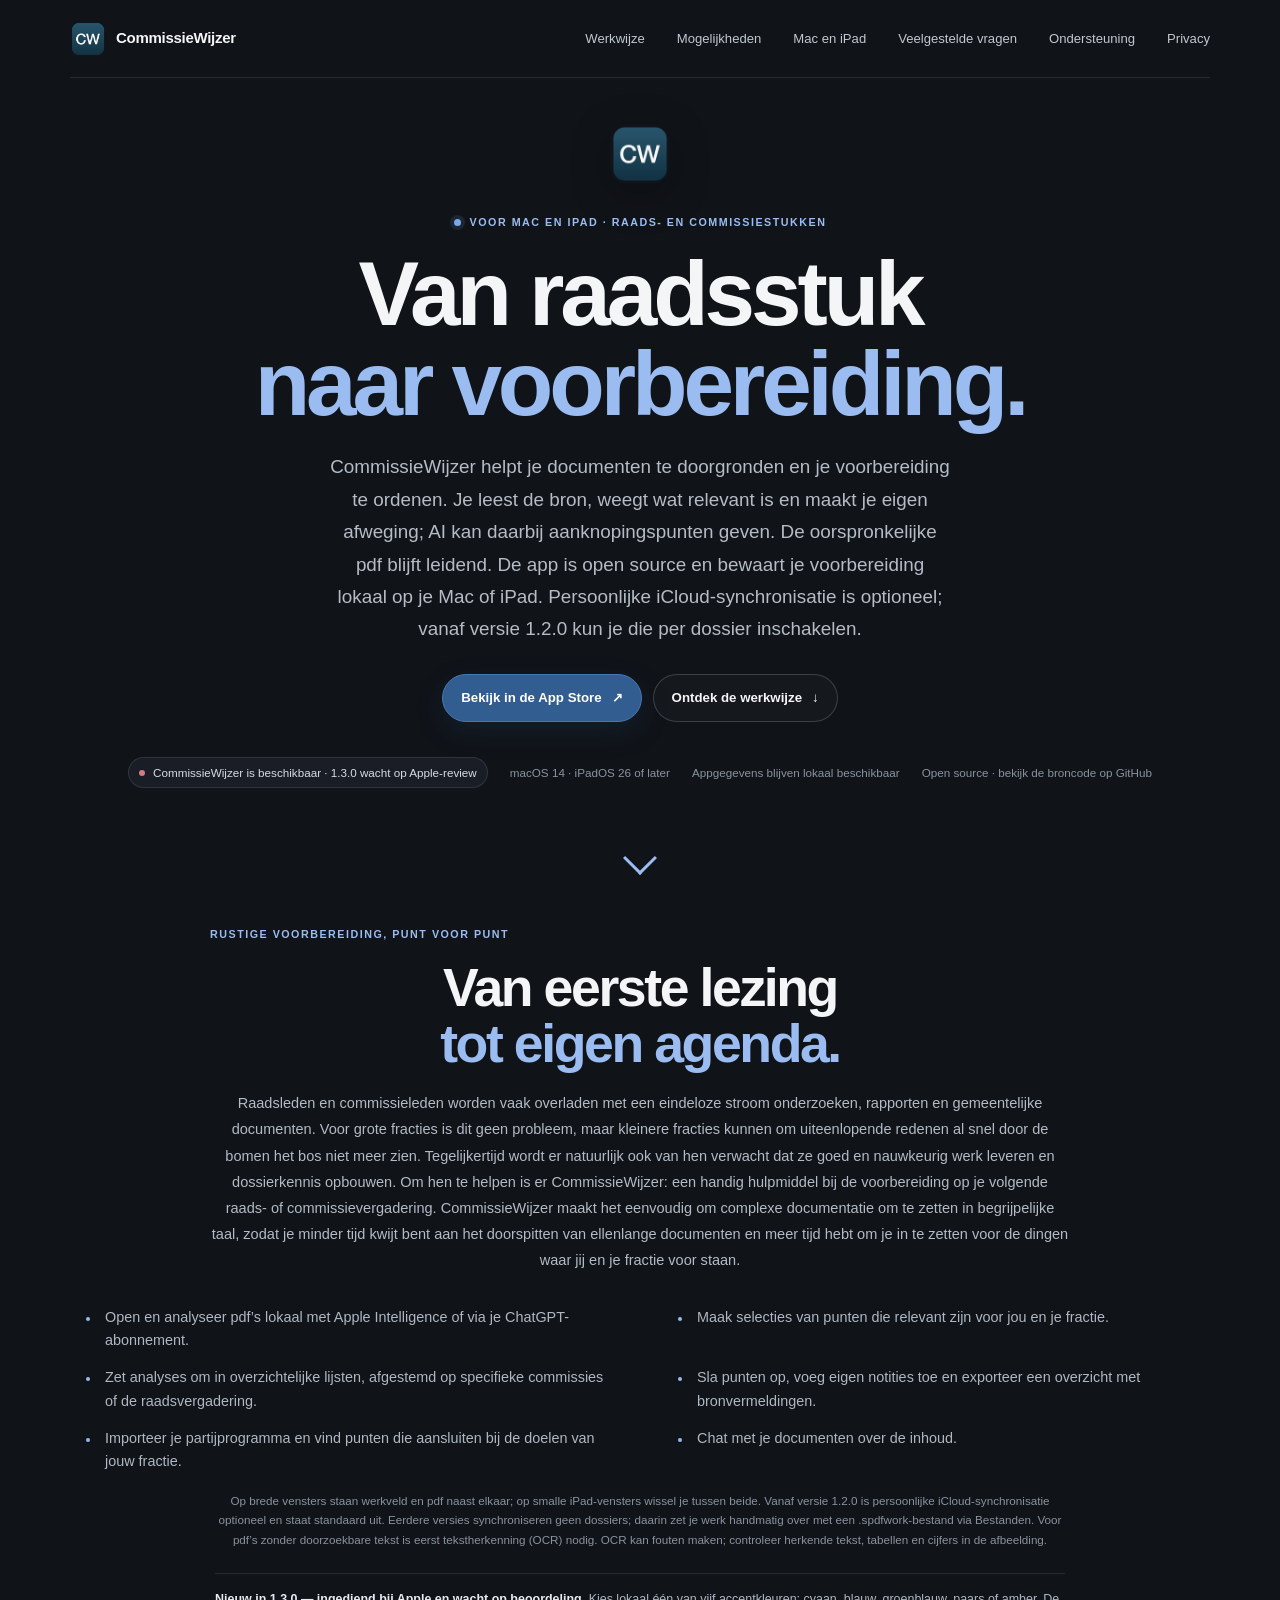
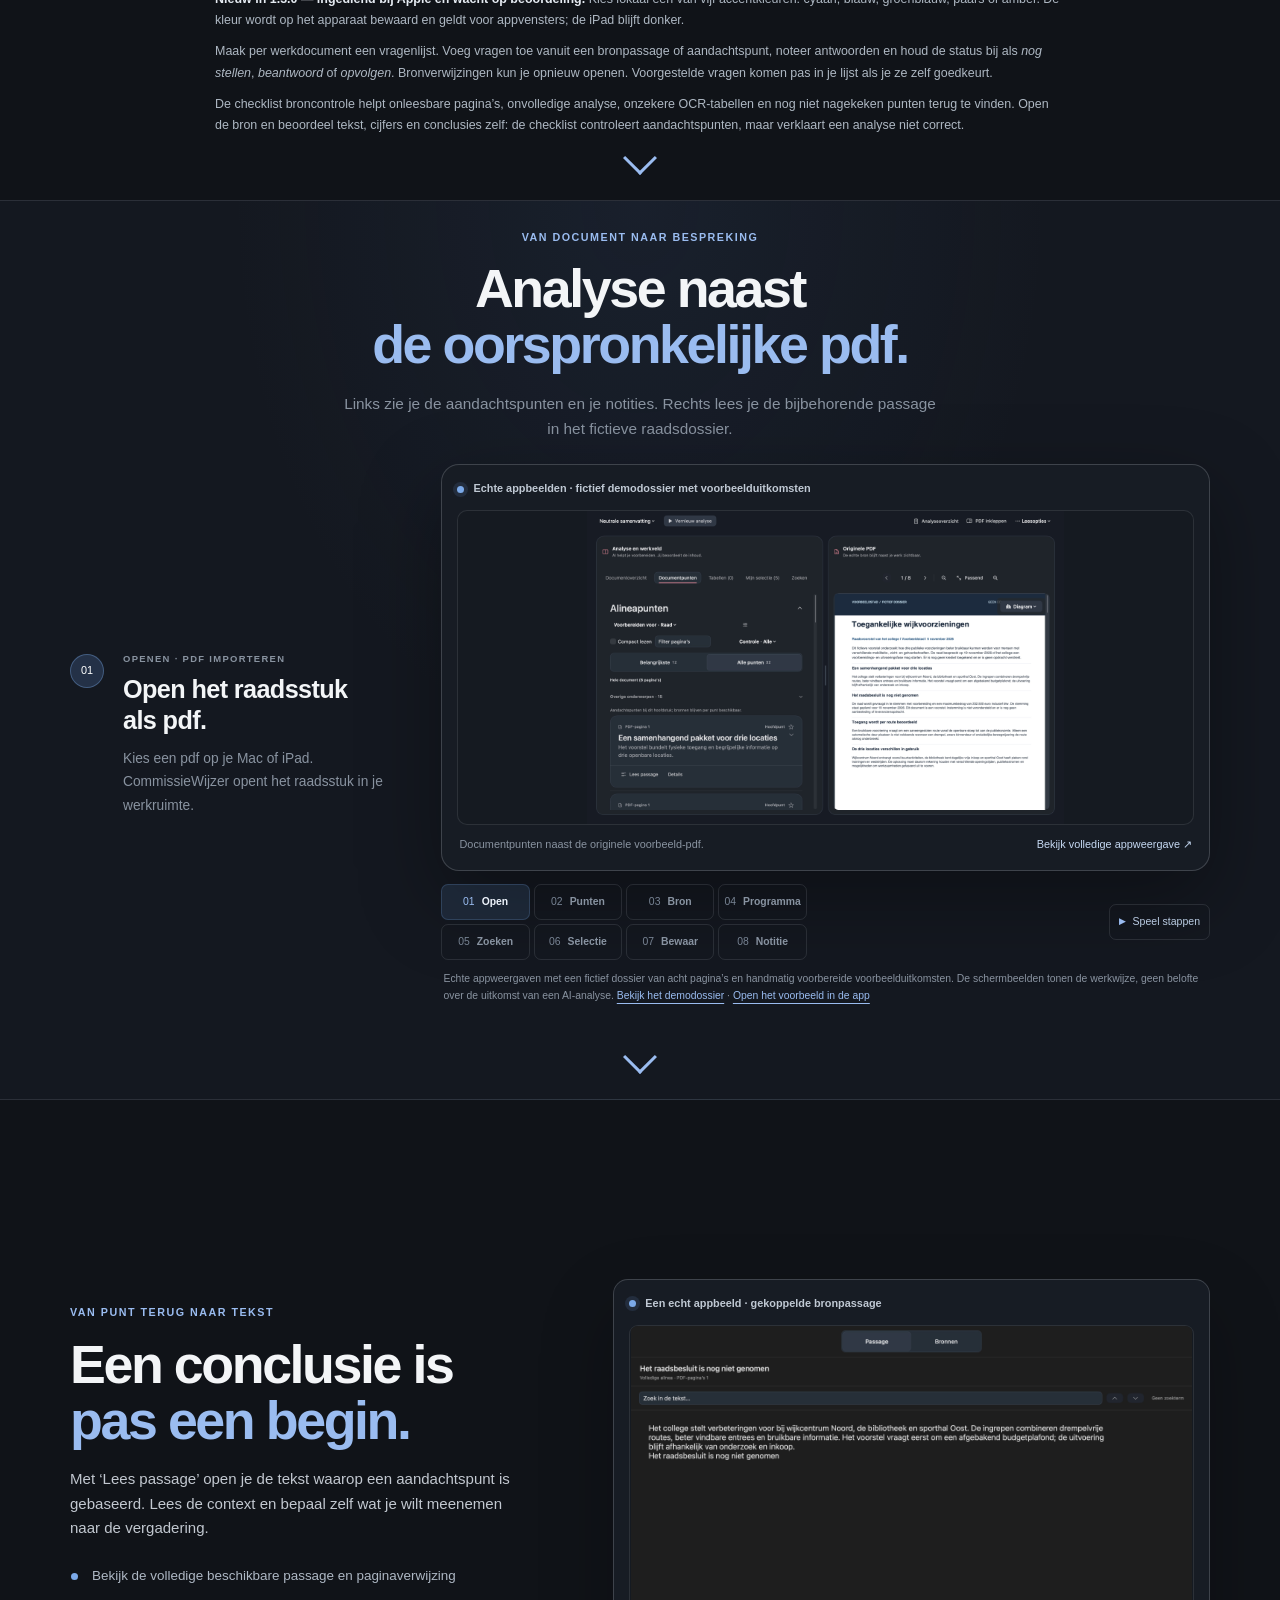
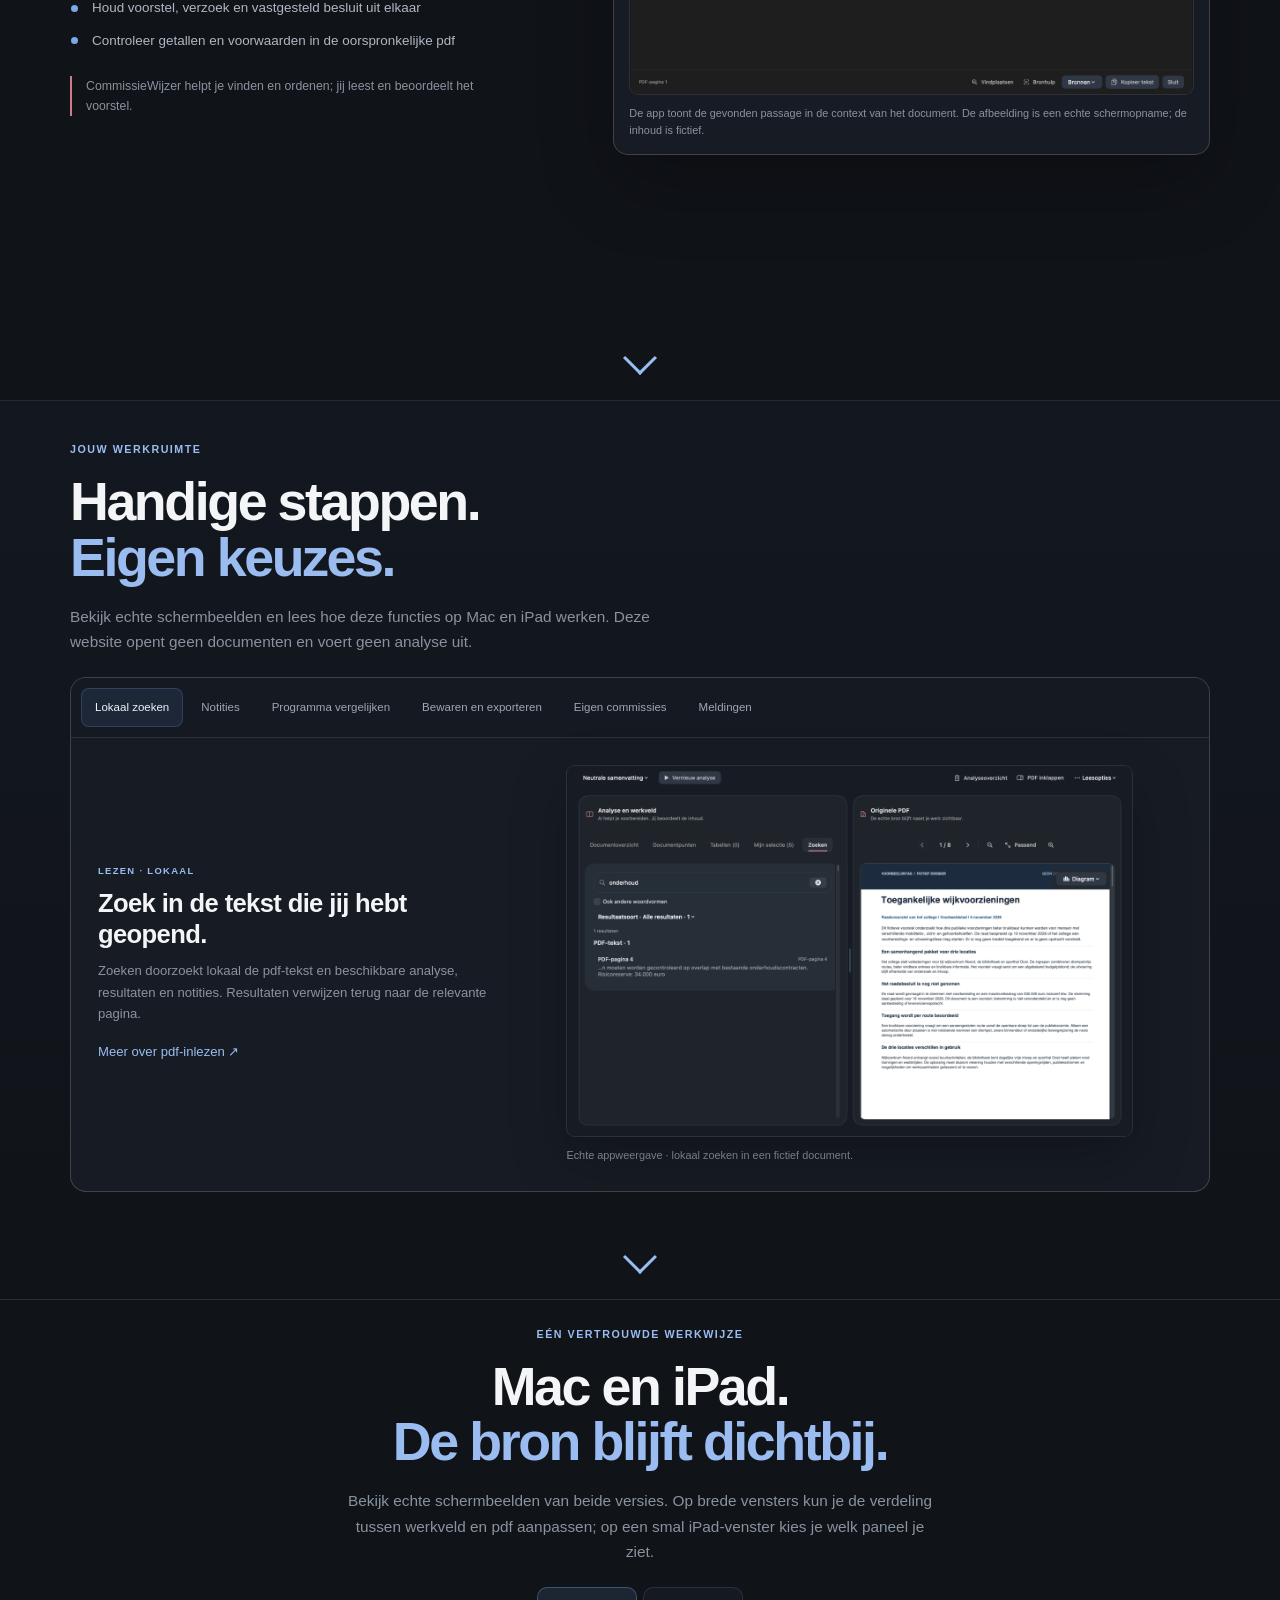
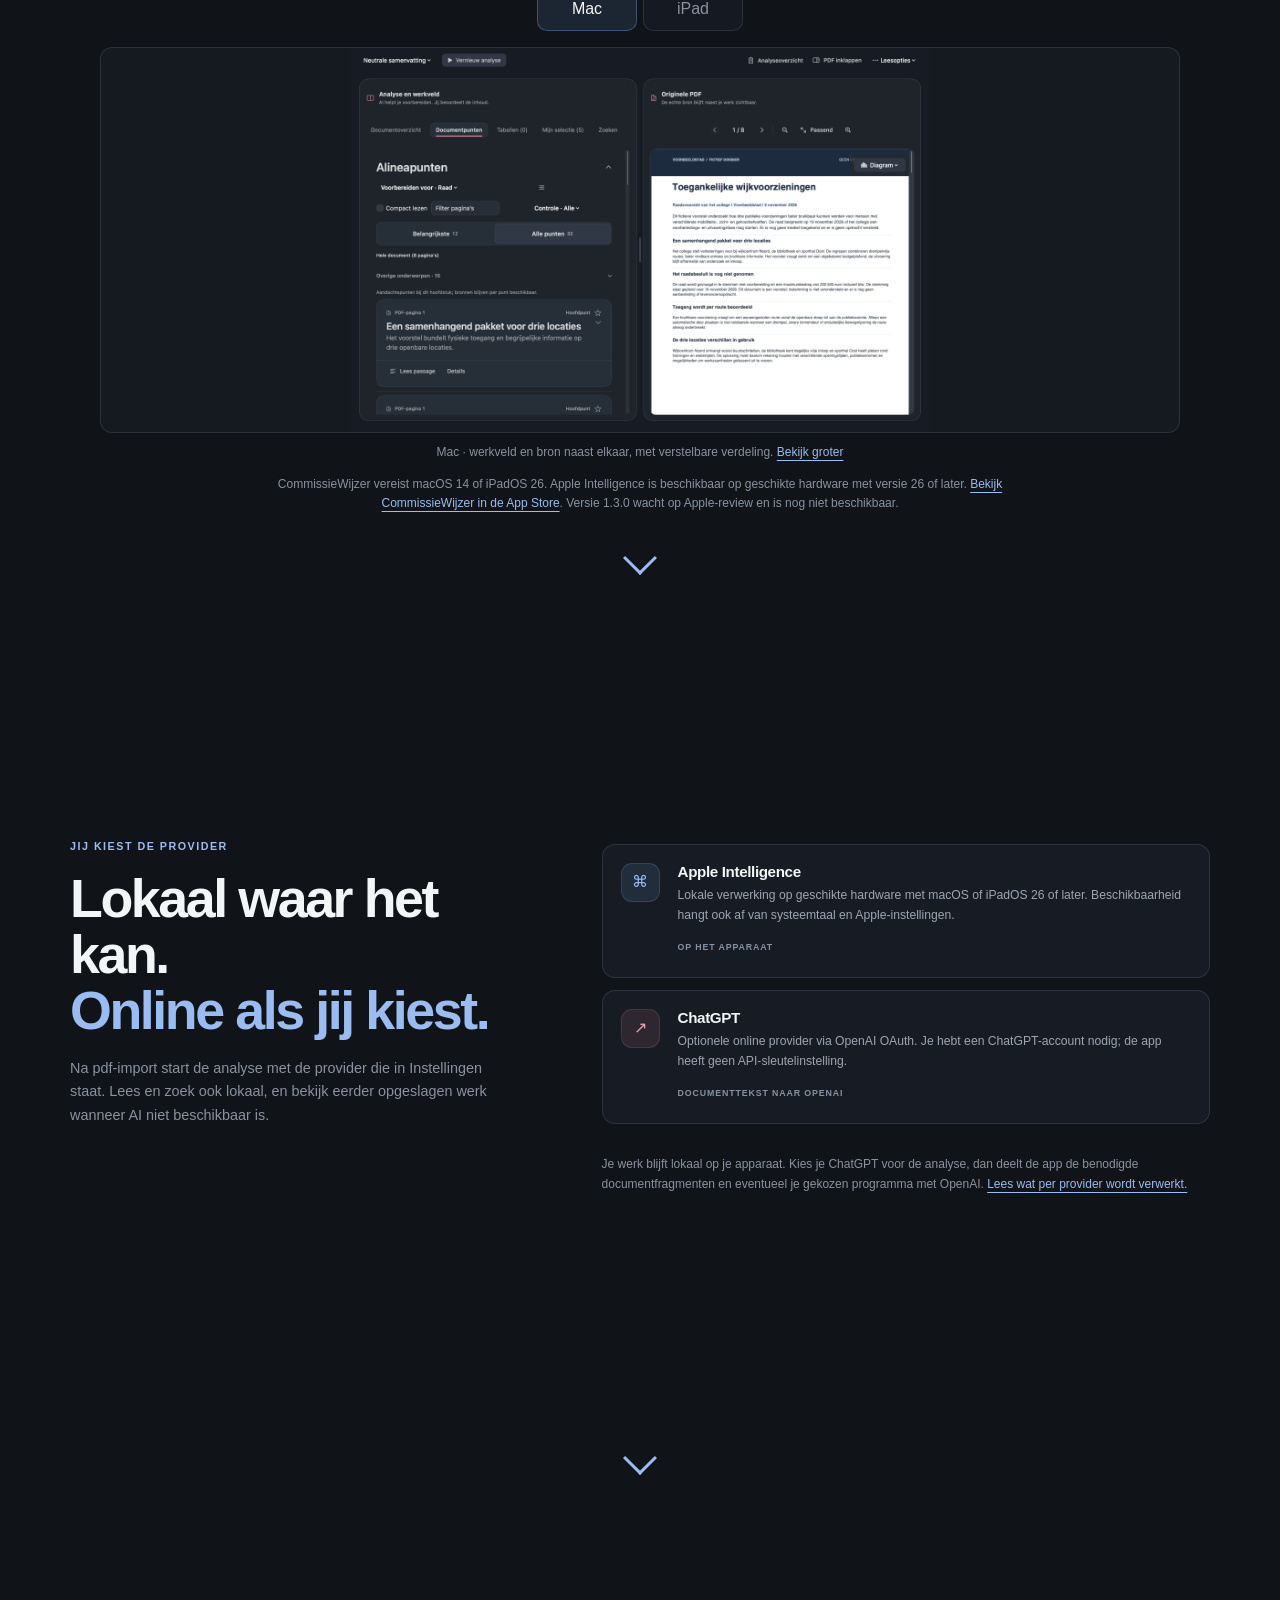
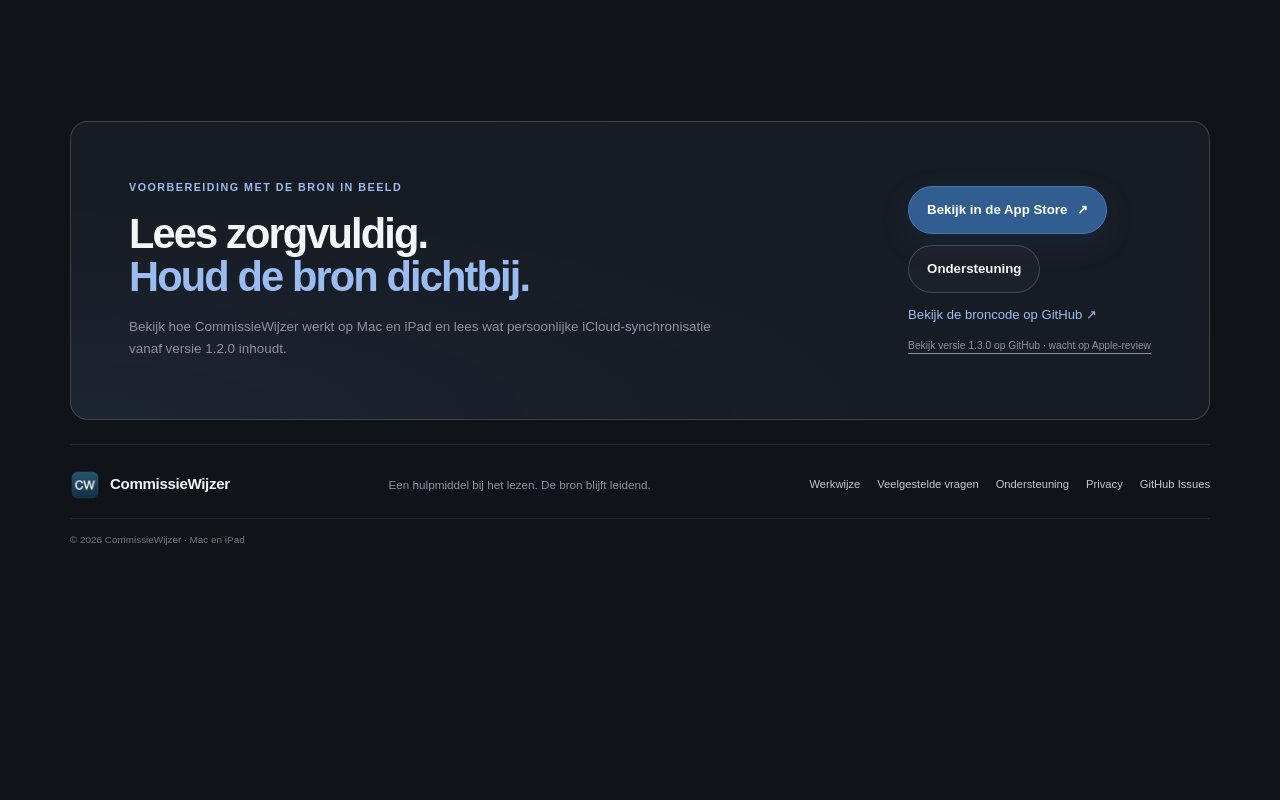
==== commit 81c1d024: "Release 1.3.0: question lists, source checks, accent colors and App Store website" ====
--- a/index.html
+++ b/index.html
@@ -28,9 +28,9 @@
             <a class="hero-mark" href="#werkwijze" aria-label="Bekijk de werkwijze"><img src="Assets/CommissieWijzer.png" width="68" height="68" alt=""></a>
             <p class="eyebrow"><span class="status-dot" aria-hidden="true"></span> Voor Mac en iPad · raads- en commissiestukken</p>
             <h1 id="hero-title">Van raadsstuk<br><span>naar voorbereiding.</span></h1>
-            <p class="hero-lede">CommissieWijzer helpt je documenten te doorgronden en je voorbereiding te ordenen. Je leest de bron, weegt wat relevant is en maakt je eigen afweging; AI kan daarbij aanknopingspunten geven. De oorspronkelijke pdf blijft leidend. De app is open source en bewaart je voorbereiding lokaal op je Mac of iPad. Persoonlijke iCloud-synchronisatie is optioneel; in versie 1.2.0 kun je die per dossier inschakelen.</p>
-            <div class="hero-actions"><a class="button button-primary" href="#werkwijze">Ontdek de werkwijze <span aria-hidden="true">↓</span></a><a class="button button-quiet" href="support.html">Ondersteuning</a></div>
-            <div class="hero-meta"><span class="release-pill"><span aria-hidden="true"></span> Mac en iPad · iCloud vanaf versie 1.2.0</span><span>macOS 14 · iPadOS 26 of later</span><span>Appgegevens blijven lokaal beschikbaar</span><span><a href="https://github.com/SyntheticDiz/CommissieWijzer">Open source · bekijk de broncode op GitHub</a></span></div>
+            <p class="hero-lede">CommissieWijzer helpt je documenten te doorgronden en je voorbereiding te ordenen. Je leest de bron, weegt wat relevant is en maakt je eigen afweging; AI kan daarbij aanknopingspunten geven. De oorspronkelijke pdf blijft leidend. De app is open source en bewaart je voorbereiding lokaal op je Mac of iPad. Persoonlijke iCloud-synchronisatie is optioneel; vanaf versie 1.2.0 kun je die per dossier inschakelen.</p>
+            <div class="hero-actions"><a class="button button-primary" href="https://apps.apple.com/nl/app/commissiewijzer/id6829018818">Bekijk in de App Store <span aria-hidden="true">↗</span></a><a class="button button-quiet" href="#werkwijze">Ontdek de werkwijze <span aria-hidden="true">↓</span></a></div>
+            <div class="hero-meta"><span class="release-pill"><span aria-hidden="true"></span> CommissieWijzer is beschikbaar · 1.3.0 wacht op Apple-review</span><span>macOS 14 · iPadOS 26 of later</span><span>Appgegevens blijven lokaal beschikbaar</span><span><a href="https://github.com/SyntheticDiz/CommissieWijzer">Open source · bekijk de broncode op GitHub</a></span></div>
           </div>
       </div>
       <a class="screen-next" href="#inleiding" data-screen-next aria-label="Volgend scherm: inleiding"><span aria-hidden="true"></span></a>
@@ -59,6 +59,12 @@
               </ul>
             </div>
             <p class="intro-features-note">Op brede vensters staan werkveld en pdf naast elkaar; op smalle iPad-vensters wissel je tussen beide. Vanaf versie 1.2.0 is persoonlijke iCloud-synchronisatie optioneel en staat standaard uit. Eerdere versies synchroniseren geen dossiers; daarin zet je werk handmatig over met een .spdfwork-bestand via Bestanden. Voor pdf’s zonder doorzoekbare tekst is eerst tekstherkenning (OCR) nodig. OCR kan fouten maken; controleer herkende tekst, tabellen en cijfers in de afbeelding.</p>
+            <div class="release-features" aria-label="Nieuw in CommissieWijzer 1.3.0">
+              <p><strong>Nieuw in 1.3.0 — ingediend bij Apple en wacht op beoordeling.</strong> Kies lokaal één van vijf accentkleuren: cyaan, blauw, groenblauw, paars of amber. De kleur wordt op het apparaat bewaard en geldt voor appvensters; de iPad blijft donker.</p>
+              <p>Maak per werkdocument een vragenlijst. Voeg vragen toe vanuit een bronpassage of aandachtspunt, noteer antwoorden en houd de status bij als <em>nog stellen</em>, <em>beantwoord</em> of <em>opvolgen</em>. Bronverwijzingen kun je opnieuw openen. Voorgestelde vragen komen pas in je lijst als je ze zelf goedkeurt.</p>
+              <p>De checklist broncontrole helpt onleesbare pagina’s, onvolledige analyse, onzekere OCR-tabellen en nog niet nagekeken punten terug te vinden. Open de bron en beoordeel tekst, cijfers en conclusies zelf: de checklist controleert aandachtspunten, maar verklaart een analyse niet correct.</p>
+              <p>De iPad-app is al verkrijgbaar in de App Store. De update 1.3.0 voor Mac en iPad is ingediend bij Apple en wacht op beoordeling; bekijk de App Store-pagina voor beschikbaarheid per platform. <a href="https://github.com/SyntheticDiz/CommissieWijzer/releases/tag/v1.3.0">Bekijk versie 1.3.0 op GitHub</a>.</p>
+            </div>
             <section class="support-status icloud-workflow" aria-label="Zo gebruik je persoonlijke iCloud-synchronisatie vanaf versie 1.2.0">
               <article><b>1 · Schakel iCloud in</b><p>Open Instellingen en zet Persoonlijke iCloud-synchronisatie aan. Dit staat standaard uit.</p></article>
               <article><b>2 · Kies een dossier</b><p>Gebruik de werkdocumentacties om dit dossier te synchroniseren. De volledige inhoud gaat mee: pdf, bewaarde analyse, selectie, notities, leespositie en bewaarde gesprekken over het document.</p></article>
@@ -212,7 +218,7 @@
               <figure class="platform-shot" data-platform-shot="ipad" hidden><div class="ipad-shot-pair"><img src="WebsiteAssets/v1.1.2/ipad-landscape.png" width="2048" height="1536" alt="Echte schermafbeelding van CommissieWijzer op iPad in liggende stand met werkveld en oorspronkelijke pdf."><img src="WebsiteAssets/v1.1.2/ipad-portrait.png" width="1536" height="2048" alt="Echte schermafbeelding van CommissieWijzer op iPad in staande stand."></div><figcaption>iPad · breed naast elkaar, smal met een keuze tussen werkveld en pdf. <a href="WebsiteAssets/v1.1.2/ipad-landscape.png" target="_blank" rel="noopener">Liggend bekijken</a> · <a href="WebsiteAssets/v1.1.2/ipad-portrait.png" target="_blank" rel="noopener">Staand bekijken</a></figcaption></figure>
             </div>
           </div>
-          <p class="platform-note">CommissieWijzer vereist macOS 14 of iPadOS 26. Apple Intelligence is beschikbaar op geschikte hardware met versie 26 of later. <a href="https://apps.apple.com/nl/app/id6829018818">Bekijk de beschikbare versie in de App Store</a>.</p>
+          <p class="platform-note">CommissieWijzer vereist macOS 14 of iPadOS 26. Apple Intelligence is beschikbaar op geschikte hardware met versie 26 of later. <a href="https://apps.apple.com/nl/app/commissiewijzer/id6829018818">Bekijk CommissieWijzer in de App Store</a>. Versie 1.3.0 wacht op Apple-review en is nog niet beschikbaar.</p>
         </div>
       </div>
       <a class="screen-next" href="#providers" data-screen-next aria-label="Volgend scherm: providerkeuze"><span aria-hidden="true"></span></a>
@@ -234,7 +240,7 @@
 
     <section class="home-screen closing-section section-pad" id="afronding" tabindex="-1" data-screen="8" aria-labelledby="closing-title">
       <div class="screen-body">
-        <div class="wrap closing-card"><div><p class="eyebrow">Voorbereiding met de bron in beeld</p><h2 id="closing-title">Lees zorgvuldig.<br><span>Houd de bron dichtbij.</span></h2><p>Bekijk hoe CommissieWijzer werkt op Mac en iPad en lees wat persoonlijke iCloud-synchronisatie vanaf versie 1.2.0 inhoudt.</p></div><div class="closing-actions"><a class="button button-primary" href="support.html">Ondersteuning</a><a class="button button-quiet" href="privacy.html">Privacybeleid</a><a class="text-link" href="https://github.com/SyntheticDiz/CommissieWijzer">Bekijk CommissieWijzer op GitHub <span aria-hidden="true">↗</span></a><span class="release-note">iCloud-synchronisatie · vanaf versie 1.2.0</span></div></div>
+        <div class="wrap closing-card"><div><p class="eyebrow">Voorbereiding met de bron in beeld</p><h2 id="closing-title">Lees zorgvuldig.<br><span>Houd de bron dichtbij.</span></h2><p>Bekijk hoe CommissieWijzer werkt op Mac en iPad en lees wat persoonlijke iCloud-synchronisatie vanaf versie 1.2.0 inhoudt.</p></div><div class="closing-actions"><a class="button button-primary" href="https://apps.apple.com/nl/app/commissiewijzer/id6829018818">Bekijk in de App Store <span aria-hidden="true">↗</span></a><a class="button button-quiet" href="support.html">Ondersteuning</a><a class="text-link" href="https://github.com/SyntheticDiz/CommissieWijzer">Bekijk de broncode op GitHub <span aria-hidden="true">↗</span></a><a class="release-note" href="https://github.com/SyntheticDiz/CommissieWijzer/releases/tag/v1.3.0">Bekijk versie 1.3.0 op GitHub · wacht op Apple-review</a></div></div>
         <footer class="site-footer wrap"><a class="brand" href="index.html"><img src="Assets/CommissieWijzer.png" width="30" height="30" alt=""><span>CommissieWijzer</span></a><p>Een hulpmiddel bij het lezen. De bron blijft leidend.</p><nav aria-label="Voettekst"><a href="#werkwijze">Werkwijze</a><a href="faq.html">Veelgestelde vragen</a><a href="support.html">Ondersteuning</a><a href="privacy.html">Privacy</a><a href="https://github.com/SyntheticDiz/CommissieWijzer/issues">GitHub Issues</a></nav><small>© 2026 CommissieWijzer · Mac en iPad</small></footer>
       </div>
     </section>
--- a/styles.css
+++ b/styles.css
@@ -80,6 +80,11 @@
 .feature-list li::marker { color: var(--blue-strong); font-size: .85em; }
 .feature-list strong { color: #e5ebf2; font-weight: 650; }
 .intro-features-note { max-width: 850px; margin: 17px auto 0; color: var(--muted); font-size: .73rem; text-align: center; }
+.release-features { max-width: 850px; margin: 24px auto 0; padding-top: 15px; border-top: 1px solid var(--line); }
+.release-features p { margin: 0 0 10px; color: #aeb8c3; font-size: .78rem; line-height: 1.7; }
+.release-features strong { color: #e5ebf2; font-weight: 650; }
+.release-features a { color: var(--blue-strong); text-underline-offset: 3px; }
+.release-features p:last-child { margin-bottom: 0; }
 .hero h1 { max-width: 880px; }
 .hero-lede { max-width: 620px; margin: 0 auto 28px; color: #b4bcc6; font-size: clamp(1.02rem, 1.7vw, 1.18rem); line-height: 1.72; }
 .hero-actions { display: flex; flex-wrap: wrap; justify-content: center; gap: 11px; }
